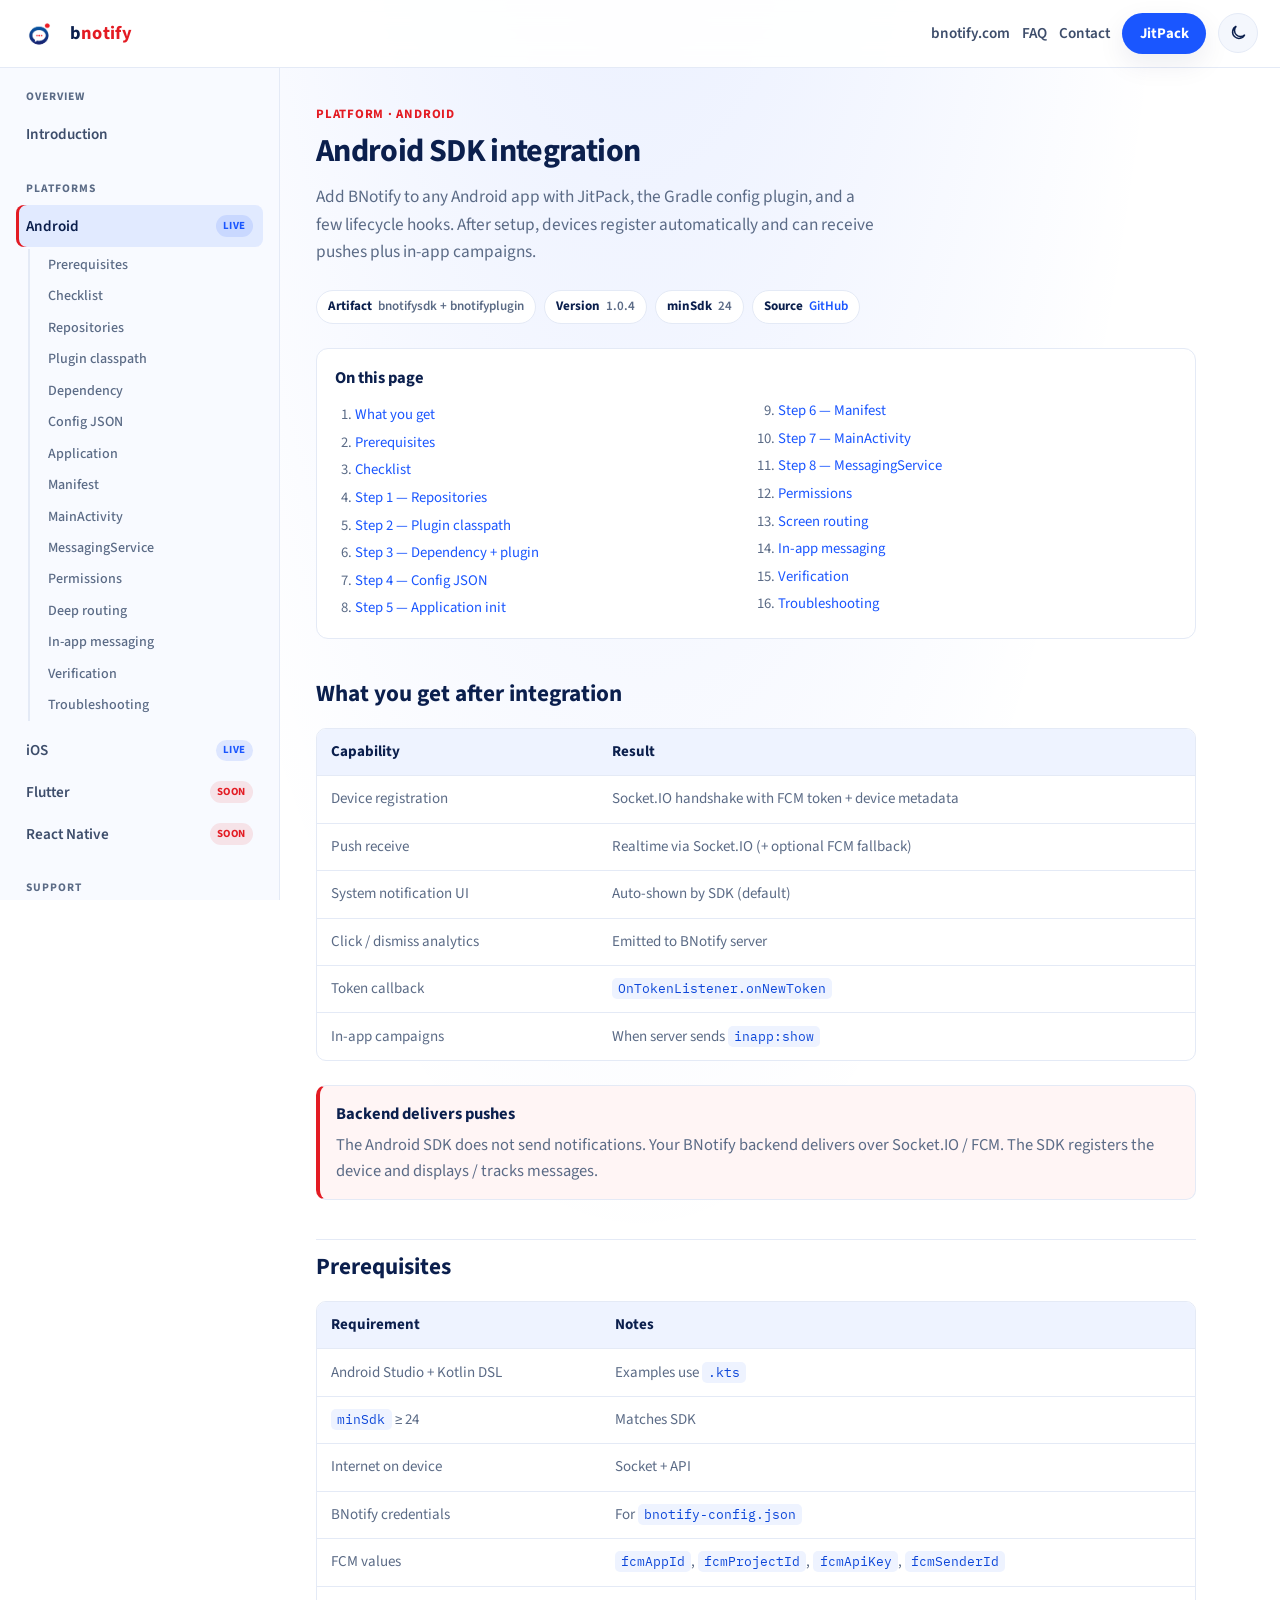
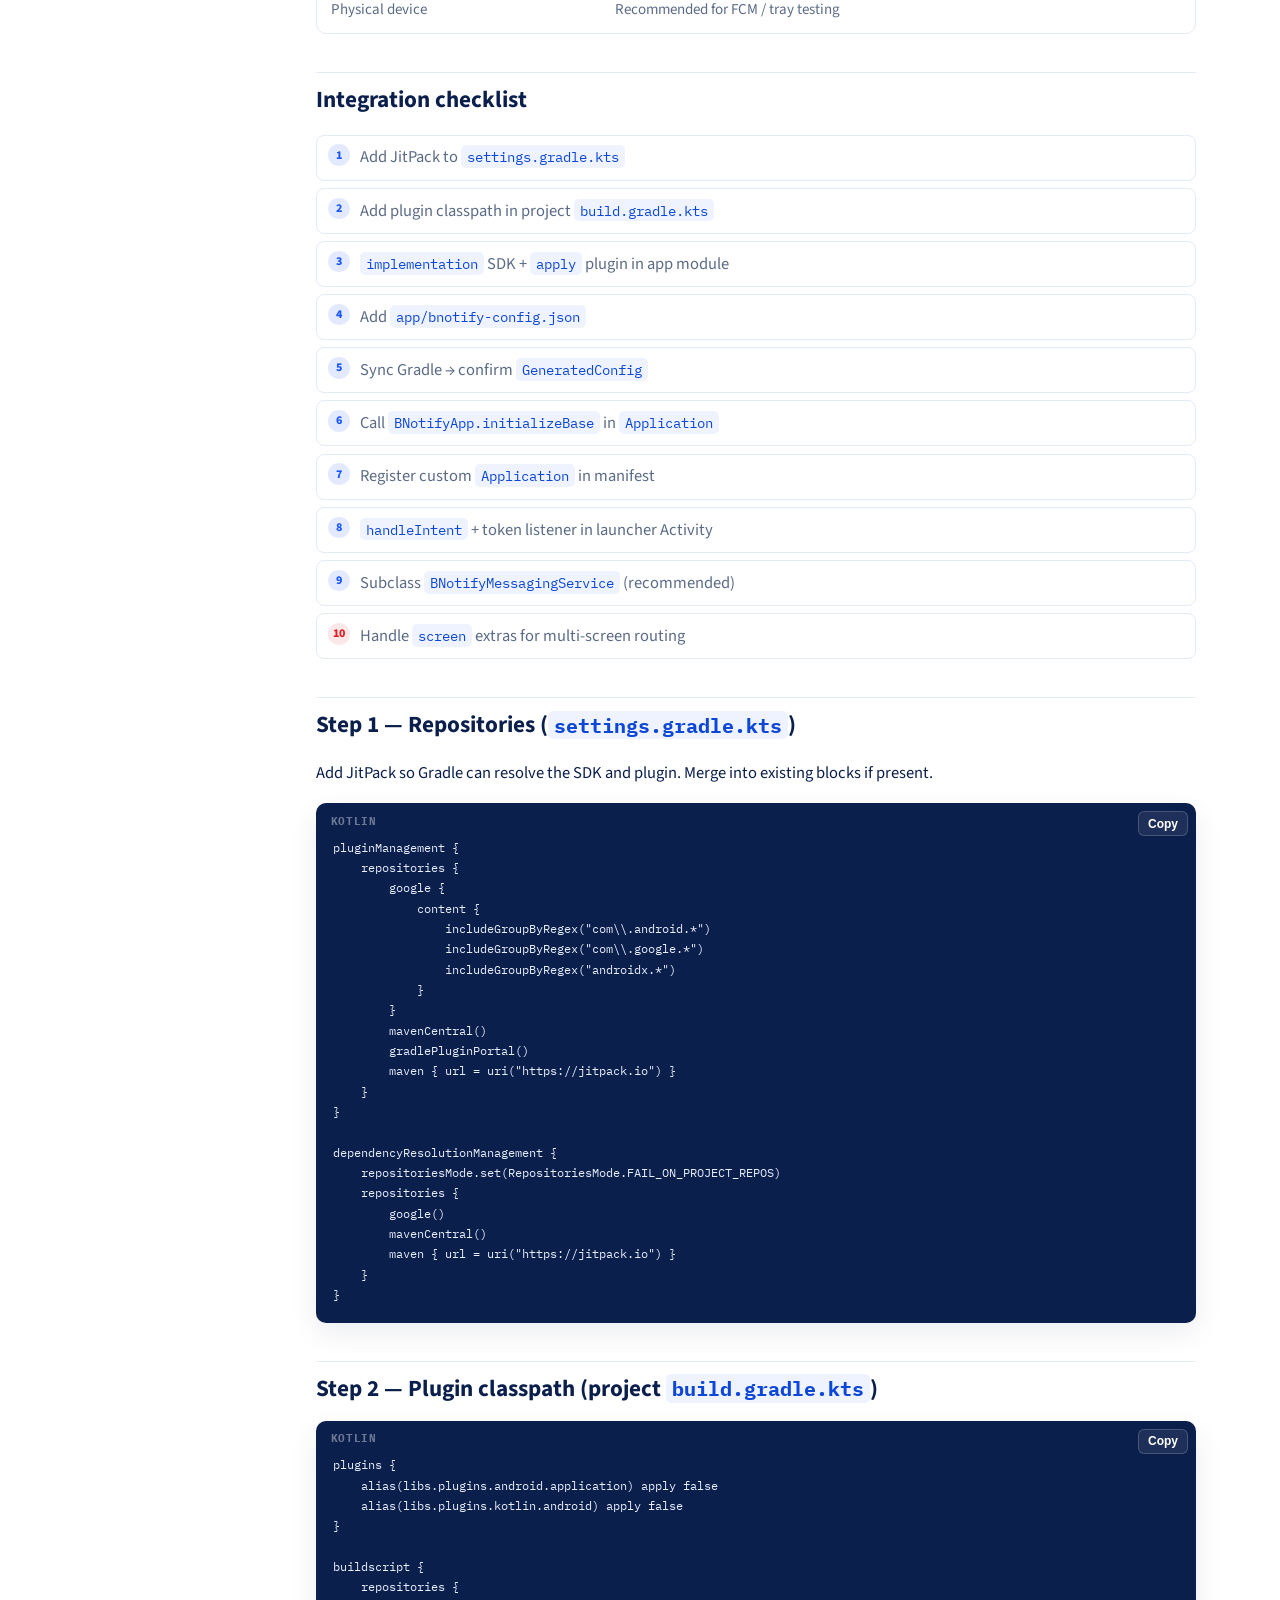
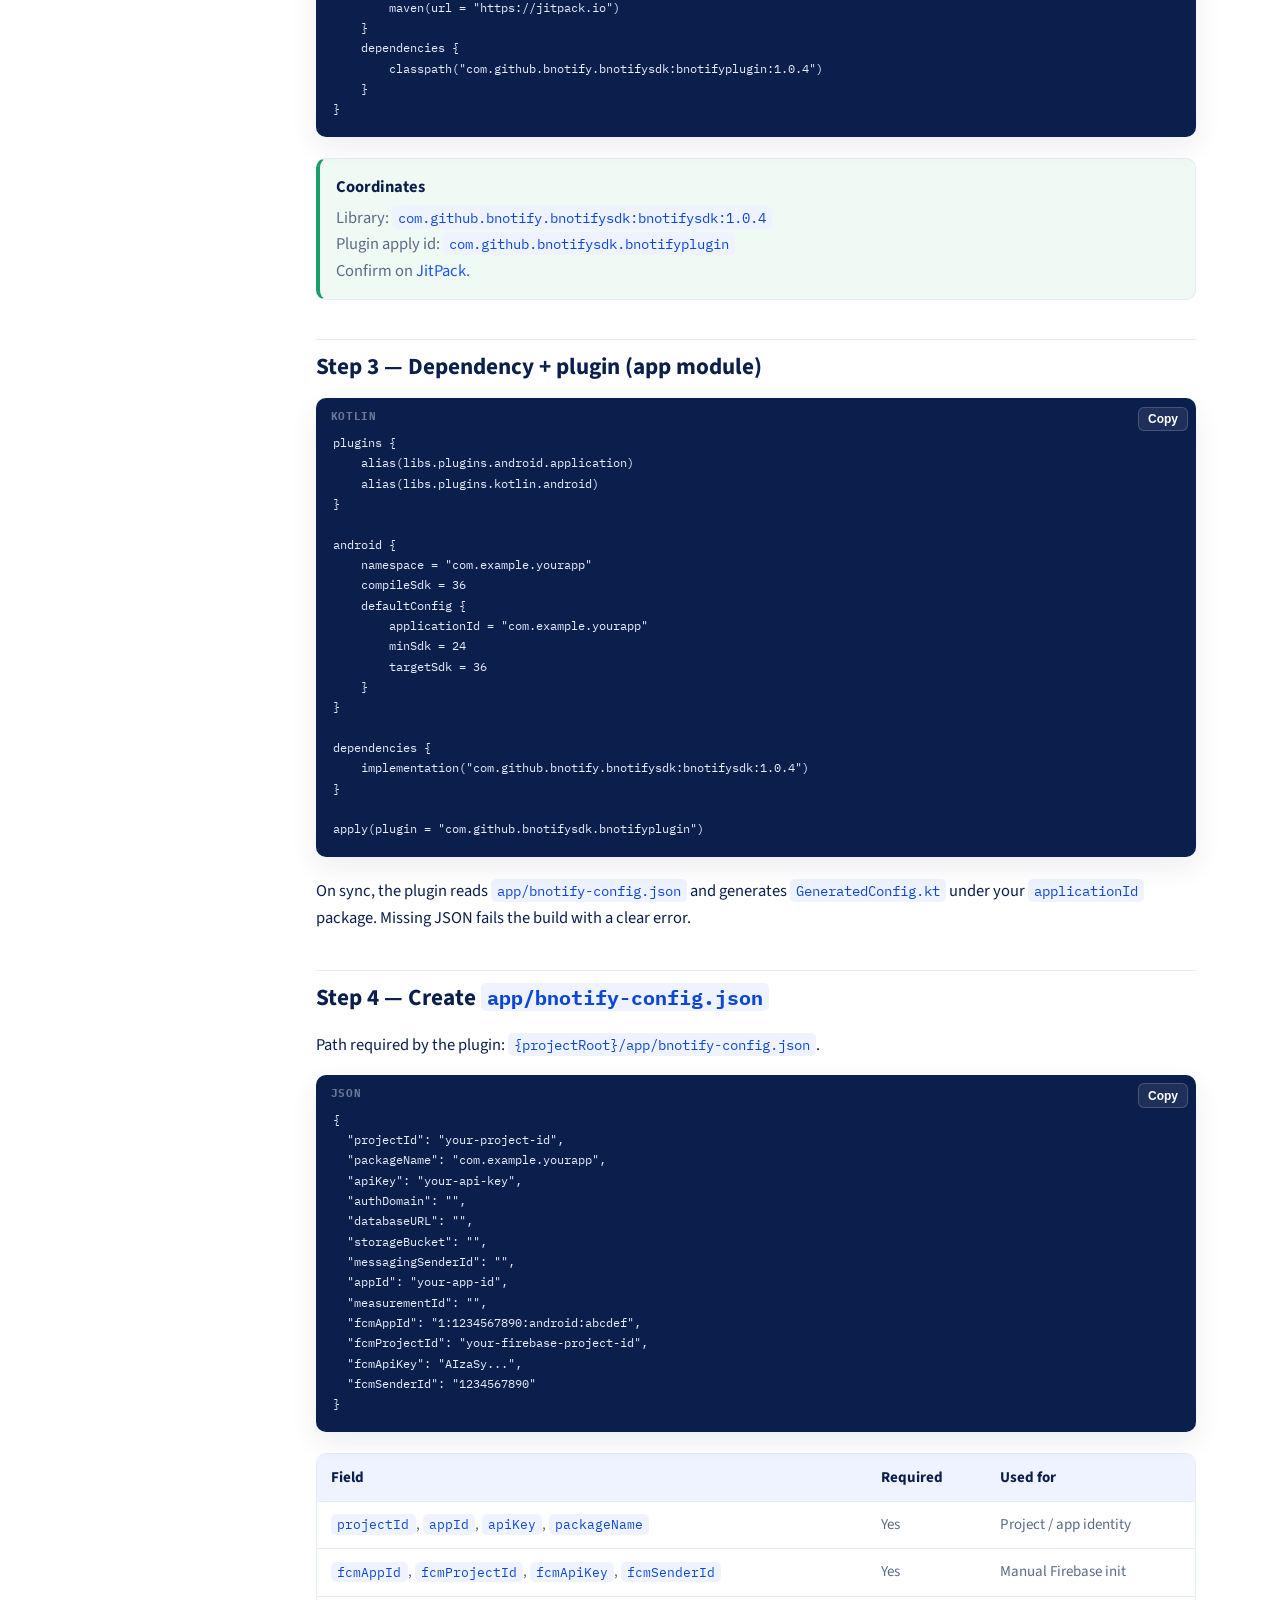
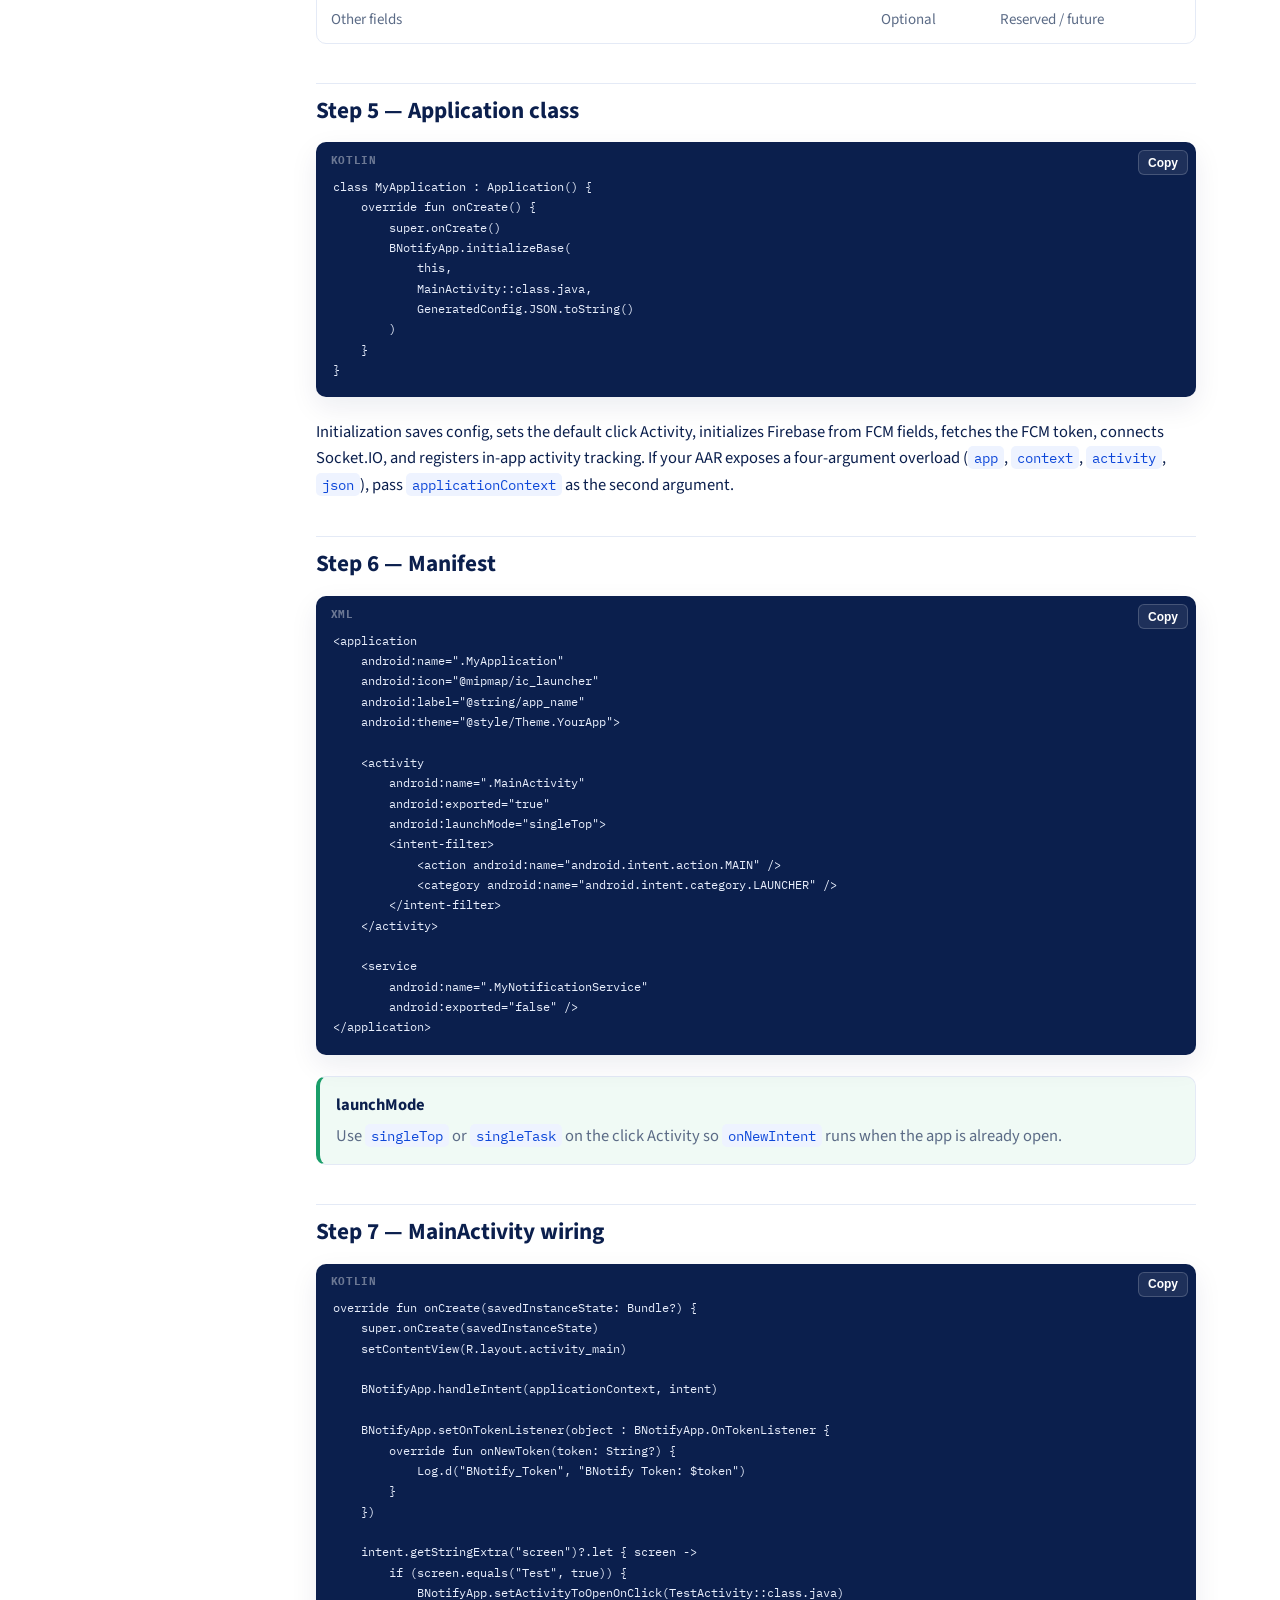
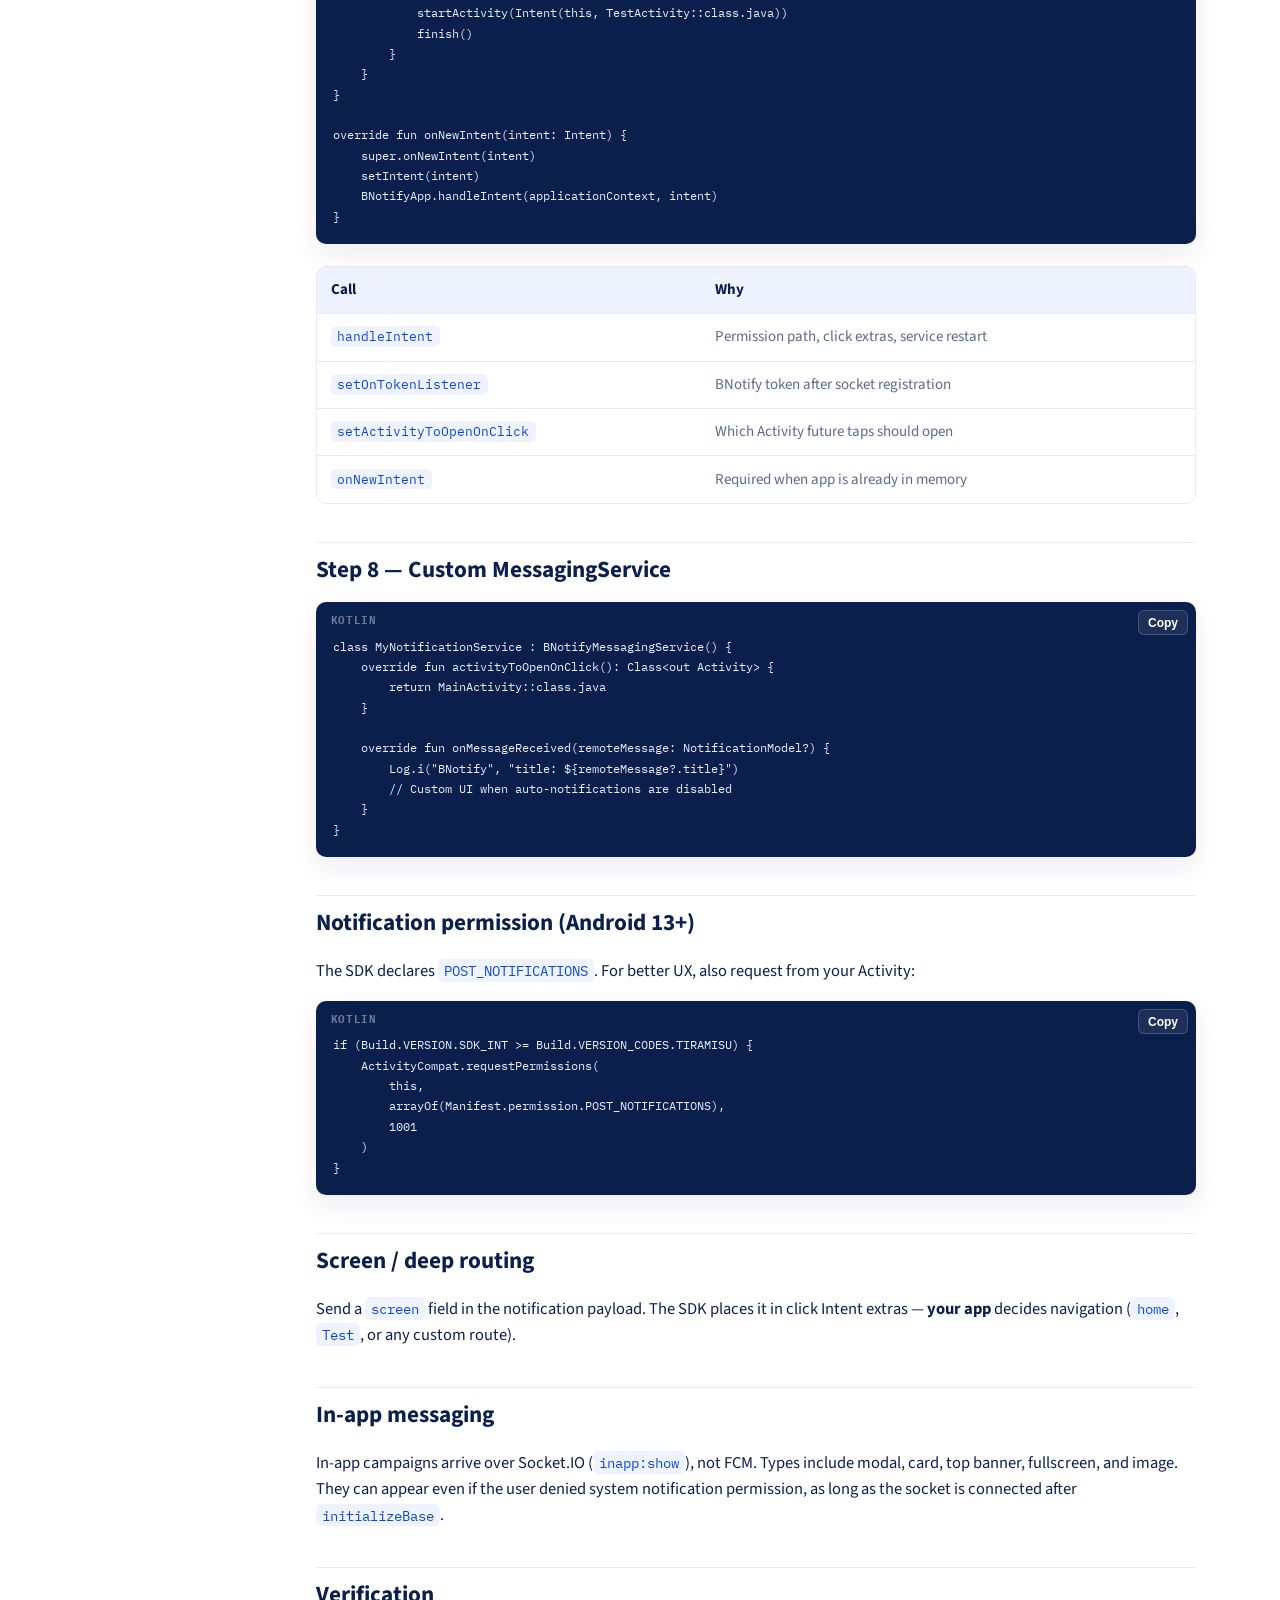
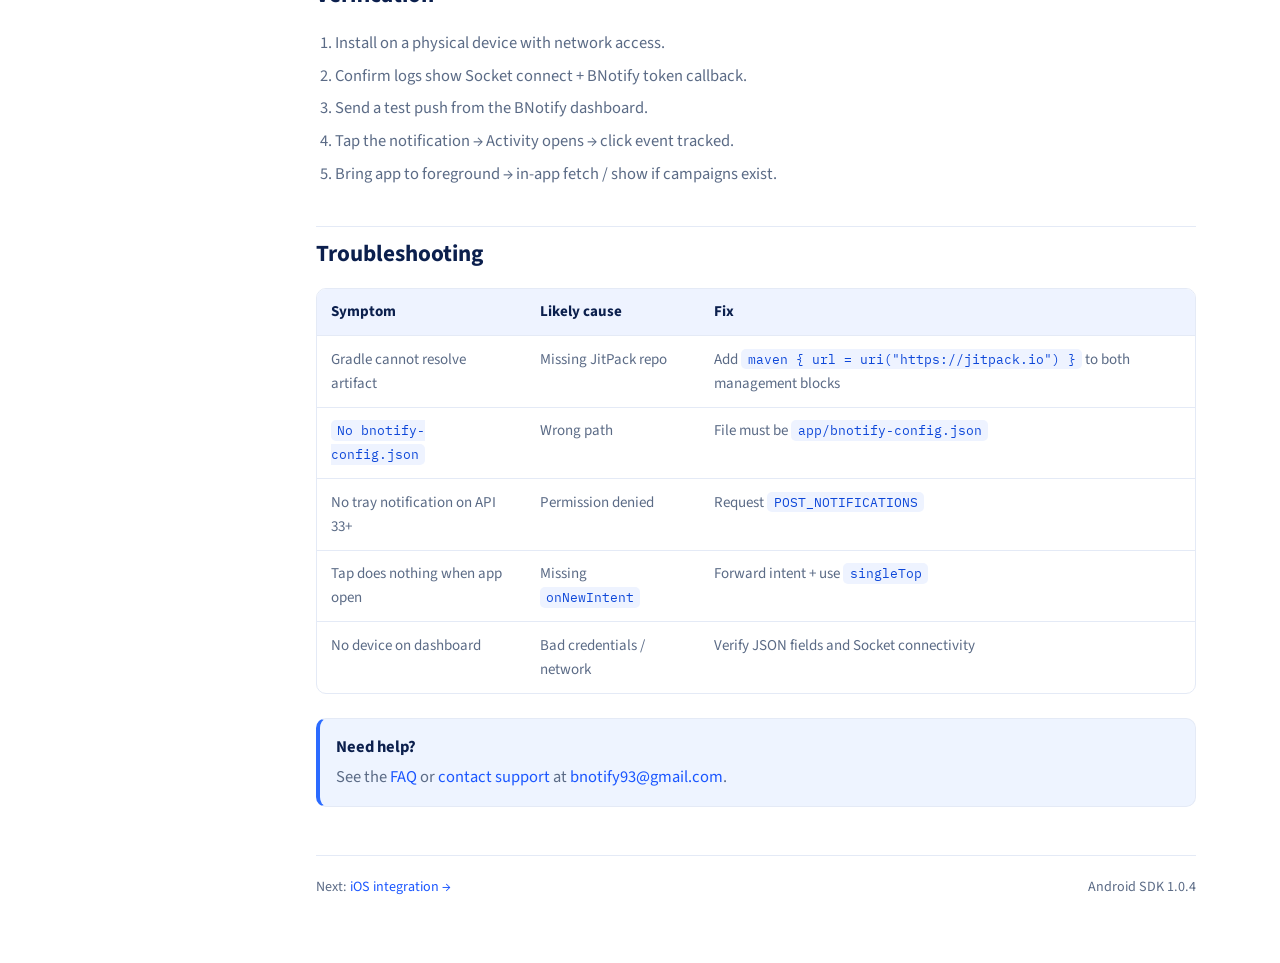
==== android.html @ 84776b0e "Add light/dark theme toggle with light as default. Match bnotify.com blue-and-white light theme; per" ====
<!DOCTYPE html>
<html lang="en" data-theme="light">
<head>
  <meta charset="UTF-8" />
  <meta name="viewport" content="width=device-width, initial-scale=1" />
  <title>Android Integration — BNotify SDK</title>
  <meta name="description" content="Step-by-step guide to integrate the BNotify Android SDK via JitPack." />
  <link rel="icon" href="assets/img/icon.png" type="image/png" />
  <link rel="preconnect" href="https://fonts.googleapis.com" />
  <link rel="preconnect" href="https://fonts.gstatic.com" crossorigin />
  <link href="https://fonts.googleapis.com/css2?family=IBM+Plex+Mono:wght@400;500;600&family=Source+Sans+3:wght@400;500;600;700;800&display=swap" rel="stylesheet" />
  <link rel="stylesheet" href="assets/css/docs.css" />
  <script>
    (function () {
      var t = localStorage.getItem("bn-theme");
      document.documentElement.setAttribute("data-theme", t === "dark" ? "dark" : "light");
    })();
  </script>
</head>
<body>
  <header class="topbar">
    <a class="brand" href="index.html">
      <img class="brand-icon" src="assets/img/icon.png" alt="BNotify icon" />
      <img class="brand-logo" src="assets/img/logo.png" alt="bnotify.com" />
      <span class="brand-text">b<span>notify</span></span>
    </a>
    <div class="topbar-actions">
      <a class="topbar-link" href="https://bnotify.com/" target="_blank" rel="noopener">bnotify.com</a>
      <a class="topbar-link" href="faq.html">FAQ</a>
      <a class="topbar-link" href="contact.html">Contact</a>
      <a class="btn btn-primary" href="https://jitpack.io/#bnotify/bnotifysdk" target="_blank" rel="noopener">JitPack</a>
      <button class="theme-toggle" id="themeToggle" type="button" aria-label="Switch to dark theme" title="Dark theme">
        <svg class="icon-moon" viewBox="0 0 24 24" fill="none" stroke="currentColor" stroke-width="2" aria-hidden="true"><path d="M21 14.3A8.5 8.5 0 1 1 9.7 3 7 7 0 0 0 21 14.3z"/></svg>
        <svg class="icon-sun" viewBox="0 0 24 24" fill="none" stroke="currentColor" stroke-width="2" aria-hidden="true"><circle cx="12" cy="12" r="4"/><path d="M12 2v2M12 20v2M4.93 4.93l1.41 1.41M17.66 17.66l1.41 1.41M2 12h2M20 12h2M4.93 19.07l1.41-1.41M17.66 6.34l1.41-1.41"/></svg>
      </button>
      <button class="menu-toggle" id="menuToggle" aria-label="Open navigation">☰</button>
    </div>
  </header>

  <div class="layout">
    <aside class="sidebar" id="sidebar">
      <div class="sidebar-section">
        <div class="sidebar-label">Overview</div>
        <a class="nav-link" data-page="index.html" href="index.html">Introduction</a>
      </div>
      <div class="sidebar-section">
        <div class="sidebar-label">Platforms</div>
        <a class="nav-link" data-page="android.html" href="android.html">Android <span class="badge badge-live">Live</span></a>
        <div class="nav-sub">
          <a href="#prerequisites">Prerequisites</a>
          <a href="#checklist">Checklist</a>
          <a href="#step-1">Repositories</a>
          <a href="#step-2">Plugin classpath</a>
          <a href="#step-3">Dependency</a>
          <a href="#step-4">Config JSON</a>
          <a href="#step-5">Application</a>
          <a href="#step-6">Manifest</a>
          <a href="#step-7">MainActivity</a>
          <a href="#step-8">MessagingService</a>
          <a href="#permissions">Permissions</a>
          <a href="#routing">Deep routing</a>
          <a href="#inapp">In-app messaging</a>
          <a href="#verify">Verification</a>
          <a href="#troubleshoot">Troubleshooting</a>
        </div>
        <a class="nav-link" data-page="ios.html" href="ios.html">iOS <span class="badge badge-live">Live</span></a>
        <a class="nav-link" data-page="flutter.html" href="flutter.html">Flutter <span class="badge badge-soon">Soon</span></a>
        <a class="nav-link" data-page="react-native.html" href="react-native.html">React Native <span class="badge badge-soon">Soon</span></a>
      </div>
      <div class="sidebar-section">
        <div class="sidebar-label">Support</div>
        <a class="nav-link" data-page="faq.html" href="faq.html">FAQ</a>
        <a class="nav-link" data-page="contact.html" href="contact.html">Contact</a>
      </div>
    </aside>

    <main class="content">
      <div class="content-inner">
        <div class="page-kicker">Platform · Android</div>
        <h1>Android SDK integration</h1>
        <p class="lead">Add BNotify to any Android app with JitPack, the Gradle config plugin, and a few lifecycle hooks. After setup, devices register automatically and can receive pushes plus in-app campaigns.</p>

        <div class="meta-row">
          <span class="chip"><strong>Artifact</strong> bnotifysdk + bnotifyplugin</span>
          <span class="chip"><strong>Version</strong> 1.0.4</span>
          <span class="chip"><strong>minSdk</strong> 24</span>
          <span class="chip"><strong>Source</strong> <a href="https://github.com/bnotify/bnotifysdk" target="_blank" rel="noopener">GitHub</a></span>
        </div>

        <div class="toc-inline">
          <strong>On this page</strong>
          <ol>
            <li><a href="#what-you-get">What you get</a></li>
            <li><a href="#prerequisites">Prerequisites</a></li>
            <li><a href="#checklist">Checklist</a></li>
            <li><a href="#step-1">Step 1 — Repositories</a></li>
            <li><a href="#step-2">Step 2 — Plugin classpath</a></li>
            <li><a href="#step-3">Step 3 — Dependency + plugin</a></li>
            <li><a href="#step-4">Step 4 — Config JSON</a></li>
            <li><a href="#step-5">Step 5 — Application init</a></li>
            <li><a href="#step-6">Step 6 — Manifest</a></li>
            <li><a href="#step-7">Step 7 — MainActivity</a></li>
            <li><a href="#step-8">Step 8 — MessagingService</a></li>
            <li><a href="#permissions">Permissions</a></li>
            <li><a href="#routing">Screen routing</a></li>
            <li><a href="#inapp">In-app messaging</a></li>
            <li><a href="#verify">Verification</a></li>
            <li><a href="#troubleshoot">Troubleshooting</a></li>
          </ol>
        </div>

        <h2 id="what-you-get">What you get after integration</h2>
        <div class="table-wrap">
          <table>
            <thead><tr><th>Capability</th><th>Result</th></tr></thead>
            <tbody>
              <tr><td>Device registration</td><td>Socket.IO handshake with FCM token + device metadata</td></tr>
              <tr><td>Push receive</td><td>Realtime via Socket.IO (+ optional FCM fallback)</td></tr>
              <tr><td>System notification UI</td><td>Auto-shown by SDK (default)</td></tr>
              <tr><td>Click / dismiss analytics</td><td>Emitted to BNotify server</td></tr>
              <tr><td>Token callback</td><td><code>OnTokenListener.onNewToken</code></td></tr>
              <tr><td>In-app campaigns</td><td>When server sends <code>inapp:show</code></td></tr>
            </tbody>
          </table>
        </div>
        <div class="callout warn">
          <div class="callout-title">Backend delivers pushes</div>
          <p>The Android SDK does not send notifications. Your BNotify backend delivers over Socket.IO / FCM. The SDK registers the device and displays / tracks messages.</p>
        </div>

        <h2 id="prerequisites">Prerequisites</h2>
        <div class="table-wrap">
          <table>
            <thead><tr><th>Requirement</th><th>Notes</th></tr></thead>
            <tbody>
              <tr><td>Android Studio + Kotlin DSL</td><td>Examples use <code>.kts</code></td></tr>
              <tr><td><code>minSdk</code> ≥ 24</td><td>Matches SDK</td></tr>
              <tr><td>Internet on device</td><td>Socket + API</td></tr>
              <tr><td>BNotify credentials</td><td>For <code>bnotify-config.json</code></td></tr>
              <tr><td>FCM values</td><td><code>fcmAppId</code>, <code>fcmProjectId</code>, <code>fcmApiKey</code>, <code>fcmSenderId</code></td></tr>
              <tr><td>Physical device</td><td>Recommended for FCM / tray testing</td></tr>
            </tbody>
          </table>
        </div>

        <h2 id="checklist">Integration checklist</h2>
        <ul class="checklist">
          <li><span class="mark">1</span><span>Add JitPack to <code>settings.gradle.kts</code></span></li>
          <li><span class="mark">2</span><span>Add plugin classpath in project <code>build.gradle.kts</code></span></li>
          <li><span class="mark">3</span><span><code>implementation</code> SDK + <code>apply</code> plugin in app module</span></li>
          <li><span class="mark">4</span><span>Add <code>app/bnotify-config.json</code></span></li>
          <li><span class="mark">5</span><span>Sync Gradle → confirm <code>GeneratedConfig</code></span></li>
          <li><span class="mark">6</span><span>Call <code>BNotifyApp.initializeBase</code> in <code>Application</code></span></li>
          <li><span class="mark">7</span><span>Register custom <code>Application</code> in manifest</span></li>
          <li><span class="mark">8</span><span><code>handleIntent</code> + token listener in launcher Activity</span></li>
          <li><span class="mark">9</span><span>Subclass <code>BNotifyMessagingService</code> (recommended)</span></li>
          <li><span class="mark opt">10</span><span>Handle <code>screen</code> extras for multi-screen routing</span></li>
        </ul>

        <h2 id="step-1">Step 1 — Repositories (<code>settings.gradle.kts</code>)</h2>
        <p>Add JitPack so Gradle can resolve the SDK and plugin. Merge into existing blocks if present.</p>
        <div class="pre-wrap">
          <span class="lang">Kotlin</span>
          <button class="copy-btn" type="button">Copy</button>
          <pre><code>pluginManagement {
    repositories {
        google {
            content {
                includeGroupByRegex("com\\.android.*")
                includeGroupByRegex("com\\.google.*")
                includeGroupByRegex("androidx.*")
            }
        }
        mavenCentral()
        gradlePluginPortal()
        maven { url = uri("https://jitpack.io") }
    }
}

dependencyResolutionManagement {
    repositoriesMode.set(RepositoriesMode.FAIL_ON_PROJECT_REPOS)
    repositories {
        google()
        mavenCentral()
        maven { url = uri("https://jitpack.io") }
    }
}</code></pre>
        </div>

        <h2 id="step-2">Step 2 — Plugin classpath (project <code>build.gradle.kts</code>)</h2>
        <div class="pre-wrap">
          <span class="lang">Kotlin</span>
          <button class="copy-btn" type="button">Copy</button>
          <pre><code>plugins {
    alias(libs.plugins.android.application) apply false
    alias(libs.plugins.kotlin.android) apply false
}

buildscript {
    repositories {
        maven(url = "https://jitpack.io")
    }
    dependencies {
        classpath("com.github.bnotify.bnotifysdk:bnotifyplugin:1.0.4")
    }
}</code></pre>
        </div>
        <div class="callout tip">
          <div class="callout-title">Coordinates</div>
          <p>Library: <code>com.github.bnotify.bnotifysdk:bnotifysdk:1.0.4</code><br />
          Plugin apply id: <code>com.github.bnotifysdk.bnotifyplugin</code><br />
          Confirm on <a href="https://jitpack.io/#bnotify/bnotifysdk" target="_blank" rel="noopener">JitPack</a>.</p>
        </div>

        <h2 id="step-3">Step 3 — Dependency + plugin (app module)</h2>
        <div class="pre-wrap">
          <span class="lang">Kotlin</span>
          <button class="copy-btn" type="button">Copy</button>
          <pre><code>plugins {
    alias(libs.plugins.android.application)
    alias(libs.plugins.kotlin.android)
}

android {
    namespace = "com.example.yourapp"
    compileSdk = 36
    defaultConfig {
        applicationId = "com.example.yourapp"
        minSdk = 24
        targetSdk = 36
    }
}

dependencies {
    implementation("com.github.bnotify.bnotifysdk:bnotifysdk:1.0.4")
}

apply(plugin = "com.github.bnotifysdk.bnotifyplugin")</code></pre>
        </div>
        <p>On sync, the plugin reads <code>app/bnotify-config.json</code> and generates <code>GeneratedConfig.kt</code> under your <code>applicationId</code> package. Missing JSON fails the build with a clear error.</p>

        <h2 id="step-4">Step 4 — Create <code>app/bnotify-config.json</code></h2>
        <p>Path required by the plugin: <code>{projectRoot}/app/bnotify-config.json</code>.</p>
        <div class="pre-wrap">
          <span class="lang">JSON</span>
          <button class="copy-btn" type="button">Copy</button>
          <pre><code>{
  "projectId": "your-project-id",
  "packageName": "com.example.yourapp",
  "apiKey": "your-api-key",
  "authDomain": "",
  "databaseURL": "",
  "storageBucket": "",
  "messagingSenderId": "",
  "appId": "your-app-id",
  "measurementId": "",
  "fcmAppId": "1:1234567890:android:abcdef",
  "fcmProjectId": "your-firebase-project-id",
  "fcmApiKey": "AIzaSy...",
  "fcmSenderId": "1234567890"
}</code></pre>
        </div>
        <div class="table-wrap">
          <table>
            <thead><tr><th>Field</th><th>Required</th><th>Used for</th></tr></thead>
            <tbody>
              <tr><td><code>projectId</code>, <code>appId</code>, <code>apiKey</code>, <code>packageName</code></td><td>Yes</td><td>Project / app identity</td></tr>
              <tr><td><code>fcmAppId</code>, <code>fcmProjectId</code>, <code>fcmApiKey</code>, <code>fcmSenderId</code></td><td>Yes</td><td>Manual Firebase init</td></tr>
              <tr><td>Other fields</td><td>Optional</td><td>Reserved / future</td></tr>
            </tbody>
          </table>
        </div>

        <h2 id="step-5">Step 5 — Application class</h2>
        <div class="pre-wrap">
          <span class="lang">Kotlin</span>
          <button class="copy-btn" type="button">Copy</button>
          <pre><code>class MyApplication : Application() {
    override fun onCreate() {
        super.onCreate()
        BNotifyApp.initializeBase(
            this,
            MainActivity::class.java,
            GeneratedConfig.JSON.toString()
        )
    }
}</code></pre>
        </div>
        <p>Initialization saves config, sets the default click Activity, initializes Firebase from FCM fields, fetches the FCM token, connects Socket.IO, and registers in-app activity tracking. If your AAR exposes a four-argument overload (<code>app</code>, <code>context</code>, <code>activity</code>, <code>json</code>), pass <code>applicationContext</code> as the second argument.</p>

        <h2 id="step-6">Step 6 — Manifest</h2>
        <div class="pre-wrap">
          <span class="lang">XML</span>
          <button class="copy-btn" type="button">Copy</button>
          <pre><code>&lt;application
    android:name=".MyApplication"
    android:icon="@mipmap/ic_launcher"
    android:label="@string/app_name"
    android:theme="@style/Theme.YourApp"&gt;

    &lt;activity
        android:name=".MainActivity"
        android:exported="true"
        android:launchMode="singleTop"&gt;
        &lt;intent-filter&gt;
            &lt;action android:name="android.intent.action.MAIN" /&gt;
            &lt;category android:name="android.intent.category.LAUNCHER" /&gt;
        &lt;/intent-filter&gt;
    &lt;/activity&gt;

    &lt;service
        android:name=".MyNotificationService"
        android:exported="false" /&gt;
&lt;/application&gt;</code></pre>
        </div>
        <div class="callout tip">
          <div class="callout-title">launchMode</div>
          <p>Use <code>singleTop</code> or <code>singleTask</code> on the click Activity so <code>onNewIntent</code> runs when the app is already open.</p>
        </div>

        <h2 id="step-7">Step 7 — MainActivity wiring</h2>
        <div class="pre-wrap">
          <span class="lang">Kotlin</span>
          <button class="copy-btn" type="button">Copy</button>
          <pre><code>override fun onCreate(savedInstanceState: Bundle?) {
    super.onCreate(savedInstanceState)
    setContentView(R.layout.activity_main)

    BNotifyApp.handleIntent(applicationContext, intent)

    BNotifyApp.setOnTokenListener(object : BNotifyApp.OnTokenListener {
        override fun onNewToken(token: String?) {
            Log.d("BNotify_Token", "BNotify Token: $token")
        }
    })

    intent.getStringExtra("screen")?.let { screen -&gt;
        if (screen.equals("Test", true)) {
            BNotifyApp.setActivityToOpenOnClick(TestActivity::class.java)
            startActivity(Intent(this, TestActivity::class.java))
            finish()
        }
    }
}

override fun onNewIntent(intent: Intent) {
    super.onNewIntent(intent)
    setIntent(intent)
    BNotifyApp.handleIntent(applicationContext, intent)
}</code></pre>
        </div>
        <div class="table-wrap">
          <table>
            <thead><tr><th>Call</th><th>Why</th></tr></thead>
            <tbody>
              <tr><td><code>handleIntent</code></td><td>Permission path, click extras, service restart</td></tr>
              <tr><td><code>setOnTokenListener</code></td><td>BNotify token after socket registration</td></tr>
              <tr><td><code>setActivityToOpenOnClick</code></td><td>Which Activity future taps should open</td></tr>
              <tr><td><code>onNewIntent</code></td><td>Required when app is already in memory</td></tr>
            </tbody>
          </table>
        </div>

        <h2 id="step-8">Step 8 — Custom MessagingService</h2>
        <div class="pre-wrap">
          <span class="lang">Kotlin</span>
          <button class="copy-btn" type="button">Copy</button>
          <pre><code>class MyNotificationService : BNotifyMessagingService() {
    override fun activityToOpenOnClick(): Class&lt;out Activity&gt; {
        return MainActivity::class.java
    }

    override fun onMessageReceived(remoteMessage: NotificationModel?) {
        Log.i("BNotify", "title: ${remoteMessage?.title}")
        // Custom UI when auto-notifications are disabled
    }
}</code></pre>
        </div>

        <h2 id="permissions">Notification permission (Android 13+)</h2>
        <p>The SDK declares <code>POST_NOTIFICATIONS</code>. For better UX, also request from your Activity:</p>
        <div class="pre-wrap">
          <span class="lang">Kotlin</span>
          <button class="copy-btn" type="button">Copy</button>
          <pre><code>if (Build.VERSION.SDK_INT &gt;= Build.VERSION_CODES.TIRAMISU) {
    ActivityCompat.requestPermissions(
        this,
        arrayOf(Manifest.permission.POST_NOTIFICATIONS),
        1001
    )
}</code></pre>
        </div>

        <h2 id="routing">Screen / deep routing</h2>
        <p>Send a <code>screen</code> field in the notification payload. The SDK places it in click Intent extras — <strong>your app</strong> decides navigation (<code>home</code>, <code>Test</code>, or any custom route).</p>

        <h2 id="inapp">In-app messaging</h2>
        <p>In-app campaigns arrive over Socket.IO (<code>inapp:show</code>), not FCM. Types include modal, card, top banner, fullscreen, and image. They can appear even if the user denied system notification permission, as long as the socket is connected after <code>initializeBase</code>.</p>

        <h2 id="verify">Verification</h2>
        <ol class="steps">
          <li>Install on a physical device with network access.</li>
          <li>Confirm logs show Socket connect + BNotify token callback.</li>
          <li>Send a test push from the BNotify dashboard.</li>
          <li>Tap the notification → Activity opens → click event tracked.</li>
          <li>Bring app to foreground → in-app fetch / show if campaigns exist.</li>
        </ol>

        <h2 id="troubleshoot">Troubleshooting</h2>
        <div class="table-wrap">
          <table>
            <thead><tr><th>Symptom</th><th>Likely cause</th><th>Fix</th></tr></thead>
            <tbody>
              <tr><td>Gradle cannot resolve artifact</td><td>Missing JitPack repo</td><td>Add <code>maven { url = uri("https://jitpack.io") }</code> to both management blocks</td></tr>
              <tr><td><code>No bnotify-config.json</code></td><td>Wrong path</td><td>File must be <code>app/bnotify-config.json</code></td></tr>
              <tr><td>No tray notification on API 33+</td><td>Permission denied</td><td>Request <code>POST_NOTIFICATIONS</code></td></tr>
              <tr><td>Tap does nothing when app open</td><td>Missing <code>onNewIntent</code></td><td>Forward intent + use <code>singleTop</code></td></tr>
              <tr><td>No device on dashboard</td><td>Bad credentials / network</td><td>Verify JSON fields and Socket connectivity</td></tr>
            </tbody>
          </table>
        </div>

        <div class="callout info">
          <div class="callout-title">Need help?</div>
          <p>See the <a href="faq.html">FAQ</a> or <a href="contact.html">contact support</a> at <a href="mailto:bnotify93@gmail.com">bnotify93@gmail.com</a>.</p>
        </div>

        <footer class="footer">
          <span>Next: <a href="ios.html">iOS integration →</a></span>
          <span>Android SDK 1.0.4</span>
        </footer>
      </div>
    </main>
  </div>
  <script src="assets/js/docs.js"></script>
</body>
</html>
---- assets/css/docs.css ----
/* BNotify SDK Docs — light default (bnotify.com blue/white), optional dark */
:root {
  --bn-red: #e31b23;
  --bn-red-dark: #c4161d;
  --bn-cyan: #3ecbff;
  --bn-blue-500: #1a56ff;
  --bn-blue-400: #2b6bff;
  --bn-blue-600: #0d47d9;
  --bn-navy: #0b1f4d;
  --bn-sidebar-w: 280px;
  --bn-top-h: 68px;
  --bn-radius: 14px;
  --font-sans: "Source Sans 3", "Segoe UI", sans-serif;
  --font-mono: "IBM Plex Mono", ui-monospace, monospace;

  --bn-bg: #ffffff;
  --bn-bg-glow: radial-gradient(ellipse 80% 40% at 50% -8%, rgba(26, 86, 255, 0.12), transparent 55%);
  --bn-surface: #ffffff;
  --bn-surface-2: #f4f7fd;
  --bn-ink: #0b1f4d;
  --bn-heading: #0b1f4d;
  --bn-muted: #5b6b86;
  --bn-line: #e4eaf6;
  --bn-link: #1a56ff;
  --bn-link-hover: #0d47d9;
  --bn-code-bg: #0b1f4d;
  --bn-code-border: rgba(11, 31, 77, 0.18);
  --bn-inline-code-bg: #eef3ff;
  --bn-inline-code-fg: #0d47d9;
  --bn-topbar-bg: rgba(255, 255, 255, 0.92);
  --bn-topbar-border: #e4eaf6;
  --bn-brand: #0b1f4d;
  --bn-nav: #3d4d6b;
  --bn-nav-hover: #0b1f4d;
  --bn-nav-active-bg: rgba(26, 86, 255, 0.1);
  --bn-nav-active-fg: #0b1f4d;
  --bn-sidebar-bg: #f8faff;
  --bn-btn-primary-bg: #1a56ff;
  --bn-btn-primary-fg: #ffffff;
  --bn-btn-primary-hover: #0d47d9;
  --bn-btn-secondary-fg: #0b1f4d;
  --bn-btn-secondary-border: #c9d6f0;
  --bn-chip-strong: #0b1f4d;
  --bn-th-bg: #eef3ff;
  --bn-th-fg: #0b1f4d;
  --bn-input-bg: #f8faff;
  --bn-input-fg: #0b1f4d;
  --bn-shadow: 0 10px 28px rgba(11, 31, 77, 0.08);
  --bn-hero-bg: linear-gradient(115deg, #1a7bff 0%, #1a56ff 42%, #0b2f8a 100%);
  --bn-hero-border: transparent;
  --bn-badge-live-bg: rgba(26, 86, 255, 0.12);
  --bn-badge-live-fg: #1a56ff;
  --bn-badge-soon-bg: rgba(227, 27, 35, 0.1);
  --bn-badge-soon-fg: #e31b23;
  --bn-callout-info-bg: #eef4ff;
  --bn-callout-warn-bg: #fff5f5;
  --bn-callout-tip-bg: #f0faf5;
  --bn-mark-bg: rgba(26, 86, 255, 0.12);
  --bn-mark-fg: #1a56ff;
}

html[data-theme="dark"] {
  --bn-bg: #05070d;
  --bn-bg-glow:
    radial-gradient(ellipse 80% 50% at 50% -10%, rgba(43, 89, 195, 0.22), transparent 55%),
    radial-gradient(ellipse 60% 40% at 80% 100%, rgba(227, 27, 35, 0.08), transparent 50%);
  --bn-surface: #0b1220;
  --bn-surface-2: #111a2e;
  --bn-ink: #f5f7fb;
  --bn-heading: #ffffff;
  --bn-muted: #9aa6bf;
  --bn-line: rgba(255, 255, 255, 0.1);
  --bn-link: #4d7dff;
  --bn-link-hover: #ffffff;
  --bn-code-bg: #070d1a;
  --bn-code-border: rgba(255, 255, 255, 0.12);
  --bn-inline-code-bg: rgba(255, 255, 255, 0.08);
  --bn-inline-code-fg: #c9d7ff;
  --bn-topbar-bg: rgba(0, 0, 0, 0.85);
  --bn-topbar-border: rgba(255, 255, 255, 0.1);
  --bn-brand: #ffffff;
  --bn-nav: rgba(255, 255, 255, 0.86);
  --bn-nav-hover: #ffffff;
  --bn-nav-active-bg: rgba(43, 89, 195, 0.22);
  --bn-nav-active-fg: #ffffff;
  --bn-sidebar-bg: rgba(5, 7, 13, 0.92);
  --bn-btn-primary-bg: #ffffff;
  --bn-btn-primary-fg: #0a1224;
  --bn-btn-primary-hover: #eef2ff;
  --bn-btn-secondary-fg: #ffffff;
  --bn-btn-secondary-border: rgba(255, 255, 255, 0.35);
  --bn-chip-strong: #ffffff;
  --bn-th-bg: rgba(255, 255, 255, 0.04);
  --bn-th-fg: #ffffff;
  --bn-input-bg: #070d1a;
  --bn-input-fg: #ffffff;
  --bn-shadow: 0 12px 40px rgba(0, 0, 0, 0.45);
  --bn-hero-bg:
    radial-gradient(circle at 85% 15%, rgba(227, 27, 35, 0.25), transparent 35%),
    linear-gradient(145deg, #000 0%, #0b172e 55%, #123a8f 140%);
  --bn-hero-border: rgba(255, 255, 255, 0.1);
  --bn-badge-live-bg: rgba(43, 89, 195, 0.25);
  --bn-badge-live-fg: #9db7ff;
  --bn-badge-soon-bg: rgba(227, 27, 35, 0.18);
  --bn-badge-soon-fg: #ff8a8f;
  --bn-callout-info-bg: rgba(43, 89, 195, 0.12);
  --bn-callout-warn-bg: rgba(227, 27, 35, 0.1);
  --bn-callout-tip-bg: rgba(26, 158, 106, 0.1);
  --bn-mark-bg: rgba(43, 89, 195, 0.25);
  --bn-mark-fg: #9db7ff;
}

*,
*::before,
*::after {
  box-sizing: border-box;
}

html {
  scroll-behavior: smooth;
  color-scheme: light;
}

html[data-theme="dark"] {
  color-scheme: dark;
}

body {
  margin: 0;
  font-family: var(--font-sans);
  color: var(--bn-ink);
  background: var(--bn-bg-glow), var(--bn-bg);
  line-height: 1.6;
  font-size: 16.5px;
  -webkit-font-smoothing: antialiased;
  min-height: 100vh;
}

a {
  color: var(--bn-link);
  text-decoration: none;
}

a:hover {
  color: var(--bn-link-hover);
  text-decoration: underline;
}

img {
  max-width: 100%;
  height: auto;
}

.topbar {
  position: sticky;
  top: 0;
  z-index: 50;
  height: var(--bn-top-h);
  display: flex;
  align-items: center;
  justify-content: space-between;
  padding: 0 1.35rem;
  background: var(--bn-topbar-bg);
  backdrop-filter: blur(12px);
  border-bottom: 1px solid var(--bn-topbar-border);
}

.brand {
  display: flex;
  align-items: center;
  gap: 0.75rem;
  color: var(--bn-brand);
  text-decoration: none;
}

.brand:hover {
  text-decoration: none;
  color: var(--bn-brand);
}

.brand-icon {
  width: 36px;
  height: 36px;
  border-radius: 8px;
  background: #fff;
  object-fit: contain;
}

.brand-logo {
  height: 36px;
  width: auto;
  display: none;
}

html[data-theme="dark"] .brand-logo {
  display: block;
}

.brand-text {
  font-weight: 700;
  letter-spacing: 0.02em;
  font-size: 1.15rem;
  display: inline;
}

html[data-theme="dark"] .brand-text {
  display: none;
}

.brand-text span {
  color: var(--bn-red);
}

.topbar-actions {
  display: flex;
  align-items: center;
  gap: 0.75rem;
}

.topbar-link {
  color: var(--bn-nav);
  font-size: 0.95rem;
  font-weight: 600;
  text-decoration: none;
}

.topbar-link:hover {
  color: var(--bn-nav-hover);
  text-decoration: none;
}

.theme-toggle {
  display: inline-grid;
  place-items: center;
  width: 40px;
  height: 40px;
  border-radius: 999px;
  border: 1px solid var(--bn-line);
  background: var(--bn-surface-2);
  color: var(--bn-heading);
  cursor: pointer;
  flex-shrink: 0;
}

.theme-toggle:hover {
  border-color: var(--bn-blue-400);
}

.theme-toggle .icon-sun,
.theme-toggle .icon-moon {
  display: none;
  width: 18px;
  height: 18px;
}

html:not([data-theme="dark"]) .theme-toggle .icon-moon {
  display: block;
}

html[data-theme="dark"] .theme-toggle .icon-sun {
  display: block;
}

.btn {
  display: inline-flex;
  align-items: center;
  justify-content: center;
  gap: 0.4rem;
  padding: 0.55rem 1.1rem;
  border-radius: 999px;
  border: none;
  font: inherit;
  font-weight: 700;
  font-size: 0.92rem;
  cursor: pointer;
  text-decoration: none;
  transition: transform 0.15s ease, background 0.15s ease, box-shadow 0.15s ease, border-color 0.15s ease;
}

.btn:hover {
  text-decoration: none;
  transform: translateY(-1px);
}

.btn-primary {
  background: var(--bn-btn-primary-bg);
  color: var(--bn-btn-primary-fg);
  box-shadow: var(--bn-shadow);
}

.btn-primary:hover {
  background: var(--bn-btn-primary-hover);
  color: var(--bn-btn-primary-fg);
}

.btn-secondary {
  background: transparent;
  color: var(--bn-btn-secondary-fg);
  border: 1px solid var(--bn-btn-secondary-border);
}

.btn-secondary:hover {
  background: var(--bn-surface-2);
  color: var(--bn-heading);
}

.hero .btn-primary {
  background: #fff;
  color: #0b1f4d;
}

.hero .btn-primary:hover {
  background: #eef4ff;
  color: #0b1f4d;
}

.hero .btn-secondary {
  color: #fff;
  border-color: rgba(255, 255, 255, 0.45);
}

.hero .btn-secondary:hover {
  background: rgba(255, 255, 255, 0.12);
  color: #fff;
}

.btn-accent {
  background: var(--bn-red);
  color: #fff;
}

.menu-toggle {
  display: none;
  background: transparent;
  border: 1px solid var(--bn-line);
  color: var(--bn-heading);
  border-radius: 8px;
  width: 40px;
  height: 40px;
  font-size: 1.2rem;
  cursor: pointer;
}

.layout {
  display: grid;
  grid-template-columns: var(--bn-sidebar-w) 1fr;
  min-height: calc(100vh - var(--bn-top-h));
}

.sidebar {
  position: sticky;
  top: var(--bn-top-h);
  height: calc(100vh - var(--bn-top-h));
  overflow: auto;
  background: var(--bn-sidebar-bg);
  border-right: 1px solid var(--bn-line);
  padding: 1.25rem 1rem 2rem;
}

.sidebar-section {
  margin-bottom: 1.5rem;
}

.sidebar-label {
  font-size: 0.72rem;
  font-weight: 700;
  letter-spacing: 0.08em;
  text-transform: uppercase;
  color: var(--bn-muted);
  padding: 0 0.65rem;
  margin-bottom: 0.45rem;
}

.nav-link {
  display: flex;
  align-items: center;
  justify-content: space-between;
  gap: 0.5rem;
  padding: 0.55rem 0.65rem;
  border-radius: 8px;
  color: var(--bn-nav);
  font-weight: 600;
  font-size: 0.95rem;
  text-decoration: none;
}

.nav-link:hover {
  background: var(--bn-nav-active-bg);
  color: var(--bn-nav-hover);
  text-decoration: none;
}

.nav-link.active {
  background: var(--bn-nav-active-bg);
  color: var(--bn-nav-active-fg);
  box-shadow: inset 3px 0 0 var(--bn-red);
}

.nav-sub {
  margin: 0.15rem 0 0.5rem 0.75rem;
  padding-left: 0.65rem;
  border-left: 2px solid var(--bn-line);
}

.nav-sub a {
  display: block;
  padding: 0.28rem 0.5rem;
  color: var(--bn-muted);
  font-size: 0.88rem;
  font-weight: 500;
  border-radius: 6px;
  text-decoration: none;
}

.nav-sub a:hover,
.nav-sub a.active {
  color: var(--bn-heading);
  background: var(--bn-nav-active-bg);
  text-decoration: none;
}

.badge {
  display: inline-flex;
  align-items: center;
  padding: 0.12rem 0.45rem;
  border-radius: 999px;
  font-size: 0.68rem;
  font-weight: 700;
  letter-spacing: 0.03em;
  text-transform: uppercase;
  white-space: nowrap;
}

.badge-live {
  background: var(--bn-badge-live-bg);
  color: var(--bn-badge-live-fg);
}

.badge-soon {
  background: var(--bn-badge-soon-bg);
  color: var(--bn-badge-soon-fg);
}

.content {
  min-width: 0;
  padding: 2rem 2.25rem 4rem;
}

.content-inner {
  max-width: 880px;
}

.page-kicker {
  display: inline-flex;
  align-items: center;
  gap: 0.4rem;
  color: var(--bn-red);
  font-size: 0.8rem;
  font-weight: 700;
  letter-spacing: 0.06em;
  text-transform: uppercase;
  margin-bottom: 0.5rem;
}

h1 {
  margin: 0 0 0.75rem;
  font-size: clamp(1.85rem, 2.5vw, 2.35rem);
  line-height: 1.2;
  color: var(--bn-heading);
  letter-spacing: -0.02em;
}

h2 {
  margin: 2.4rem 0 0.85rem;
  padding-top: 0.5rem;
  border-top: 1px solid var(--bn-line);
  font-size: 1.45rem;
  color: var(--bn-heading);
  scroll-margin-top: calc(var(--bn-top-h) + 1rem);
}

h2:first-of-type {
  border-top: none;
  margin-top: 1.75rem;
}

h3 {
  margin: 1.6rem 0 0.55rem;
  font-size: 1.12rem;
  color: var(--bn-heading);
  scroll-margin-top: calc(var(--bn-top-h) + 1rem);
}

.lead {
  font-size: 1.08rem;
  color: var(--bn-muted);
  margin: 0 0 1.5rem;
  max-width: 62ch;
}

.meta-row {
  display: flex;
  flex-wrap: wrap;
  gap: 0.5rem;
  margin-bottom: 1.5rem;
}

.chip {
  display: inline-flex;
  align-items: center;
  gap: 0.35rem;
  padding: 0.35rem 0.7rem;
  background: var(--bn-surface);
  border: 1px solid var(--bn-line);
  border-radius: 999px;
  font-size: 0.82rem;
  color: var(--bn-muted);
  font-weight: 600;
}

.chip strong {
  color: var(--bn-chip-strong);
  font-weight: 700;
}

.card-grid {
  display: grid;
  grid-template-columns: repeat(2, minmax(0, 1fr));
  gap: 1rem;
  margin: 1.25rem 0 2rem;
}

.platform-card {
  background: var(--bn-surface);
  border: 1px solid var(--bn-line);
  border-radius: var(--bn-radius);
  padding: 1.25rem;
  box-shadow: var(--bn-shadow);
  display: flex;
  flex-direction: column;
  gap: 0.75rem;
  transition: border-color 0.15s ease, transform 0.15s ease;
  text-decoration: none;
  color: inherit;
}

.platform-card:hover {
  border-color: var(--bn-blue-400);
  transform: translateY(-2px);
  text-decoration: none;
  color: inherit;
}

.platform-card.disabled {
  opacity: 0.92;
  cursor: default;
}

.platform-card.disabled:hover {
  transform: none;
  border-color: var(--bn-line);
}

.platform-card h3 {
  margin: 0;
  font-size: 1.15rem;
  color: var(--bn-heading);
}

.platform-card p {
  margin: 0;
  color: var(--bn-muted);
  font-size: 0.95rem;
  flex: 1;
}

.platform-card .card-foot {
  display: flex;
  align-items: center;
  justify-content: space-between;
  margin-top: 0.25rem;
  color: var(--bn-muted);
  font-size: 0.85rem;
}

.card-icon {
  width: 42px;
  height: 42px;
  border-radius: 10px;
  display: grid;
  place-items: center;
  background: linear-gradient(145deg, #1a56ff, #0b2f8a);
  color: #fff;
  font-weight: 800;
  font-size: 0.85rem;
}

.card-icon.soon {
  background: linear-gradient(145deg, #8a97b0, #5b6b86);
}

.callout {
  border-radius: 10px;
  padding: 0.95rem 1rem;
  margin: 1rem 0 1.25rem;
  border: 1px solid var(--bn-line);
  background: var(--bn-surface);
}

.callout-title {
  font-weight: 700;
  margin-bottom: 0.25rem;
  color: var(--bn-heading);
}

.callout p {
  margin: 0;
  color: var(--bn-muted);
}

.callout.info {
  border-left: 4px solid var(--bn-blue-400);
  background: var(--bn-callout-info-bg);
}

.callout.warn {
  border-left: 4px solid var(--bn-red);
  background: var(--bn-callout-warn-bg);
}

.callout.tip {
  border-left: 4px solid #1a9e6a;
  background: var(--bn-callout-tip-bg);
}

.table-wrap {
  overflow-x: auto;
  margin: 1rem 0 1.5rem;
  border: 1px solid var(--bn-line);
  border-radius: 10px;
  background: var(--bn-surface);
}

table {
  width: 100%;
  border-collapse: collapse;
  font-size: 0.94rem;
}

th,
td {
  text-align: left;
  padding: 0.7rem 0.9rem;
  border-bottom: 1px solid var(--bn-line);
  vertical-align: top;
}

th {
  background: var(--bn-th-bg);
  color: var(--bn-th-fg);
  font-weight: 700;
  white-space: nowrap;
}

td {
  color: var(--bn-muted);
}

tr:last-child td {
  border-bottom: none;
}

.pre-wrap {
  position: relative;
  margin: 0.85rem 0 1.35rem;
  border-radius: 10px;
  overflow: hidden;
  border: 1px solid var(--bn-code-border);
  background: var(--bn-code-bg);
  box-shadow: var(--bn-shadow);
}

.pre-wrap .lang {
  position: absolute;
  top: 0.55rem;
  left: 0.85rem;
  font-size: 0.7rem;
  font-weight: 700;
  letter-spacing: 0.06em;
  text-transform: uppercase;
  color: rgba(255, 255, 255, 0.4);
  font-family: var(--font-mono);
}

.copy-btn {
  position: absolute;
  top: 0.45rem;
  right: 0.45rem;
  z-index: 2;
  background: rgba(255, 255, 255, 0.08);
  color: #fff;
  border: 1px solid rgba(255, 255, 255, 0.18);
  border-radius: 6px;
  padding: 0.28rem 0.55rem;
  font-size: 0.75rem;
  font-weight: 600;
  cursor: pointer;
}

.copy-btn:hover {
  background: rgba(255, 255, 255, 0.16);
}

.copy-btn.copied {
  background: var(--bn-red);
  border-color: var(--bn-red);
}

pre {
  margin: 0;
  padding: 2.1rem 1rem 1rem;
  overflow-x: auto;
  color: #e8eefc;
  font-family: var(--font-mono);
  font-size: 0.82rem;
  line-height: 1.55;
}

code {
  font-family: var(--font-mono);
  font-size: 0.88em;
}

:not(pre) > code {
  background: var(--bn-inline-code-bg);
  color: var(--bn-inline-code-fg);
  padding: 0.12rem 0.38rem;
  border-radius: 5px;
  font-size: 0.86em;
}

ol.steps,
ul.clean {
  padding-left: 1.2rem;
  color: var(--bn-muted);
}

ol.steps li,
ul.clean li {
  margin: 0.4rem 0;
}

.checklist {
  list-style: none;
  padding: 0;
  margin: 1rem 0 1.5rem;
}

.checklist li {
  display: flex;
  gap: 0.65rem;
  align-items: flex-start;
  padding: 0.55rem 0.7rem;
  background: var(--bn-surface);
  border: 1px solid var(--bn-line);
  border-radius: 8px;
  margin-bottom: 0.45rem;
  color: var(--bn-muted);
}

.checklist .mark {
  flex: 0 0 auto;
  width: 1.35rem;
  height: 1.35rem;
  border-radius: 50%;
  display: grid;
  place-items: center;
  font-size: 0.75rem;
  font-weight: 800;
  background: var(--bn-mark-bg);
  color: var(--bn-mark-fg);
}

.checklist .mark.opt {
  background: var(--bn-badge-soon-bg);
  color: var(--bn-badge-soon-fg);
}

.hero {
  display: grid;
  grid-template-columns: 1.3fr 0.9fr;
  gap: 1.5rem;
  align-items: center;
  margin-bottom: 2rem;
  padding: 1.5rem;
  border-radius: 18px;
  background: var(--bn-hero-bg);
  color: #fff;
  border: 1px solid var(--bn-hero-border);
  box-shadow: var(--bn-shadow);
  position: relative;
  overflow: hidden;
}

.hero-copy {
  position: relative;
  z-index: 1;
}

.hero h1 {
  color: #fff;
  margin-bottom: 0.6rem;
}

.hero .page-kicker {
  color: var(--bn-cyan);
}

.hero p {
  margin: 0 0 1.1rem;
  color: rgba(255, 255, 255, 0.86);
  max-width: 42ch;
}

.hero-actions {
  display: flex;
  flex-wrap: wrap;
  gap: 0.6rem;
}

.hero-brand {
  position: relative;
  z-index: 1;
  display: grid;
  place-items: center;
  padding: 1rem;
}

.hero-brand img {
  width: min(100%, 340px);
  filter: drop-shadow(0 12px 24px rgba(0, 0, 0, 0.28));
}

.faq details {
  background: var(--bn-surface);
  border: 1px solid var(--bn-line);
  border-radius: 10px;
  padding: 0.85rem 1rem;
  margin-bottom: 0.65rem;
}

.faq summary {
  cursor: pointer;
  font-weight: 700;
  color: var(--bn-heading);
  list-style: none;
}

.faq summary::-webkit-details-marker {
  display: none;
}

.faq summary::before {
  content: "+";
  display: inline-block;
  width: 1.2rem;
  color: var(--bn-red);
  font-weight: 800;
}

.faq details[open] summary::before {
  content: "–";
}

.faq details p {
  margin: 0.65rem 0 0.2rem;
  color: var(--bn-muted);
}

.contact-panel {
  background: var(--bn-surface);
  border: 1px solid var(--bn-line);
  border-radius: 14px;
  padding: 1.5rem;
  box-shadow: var(--bn-shadow);
}

.contact-panel label {
  display: block;
  font-weight: 700;
  font-size: 0.88rem;
  margin-bottom: 0.35rem;
  color: var(--bn-heading);
}

.contact-panel input,
.contact-panel select,
.contact-panel textarea {
  width: 100%;
  margin-bottom: 1rem;
  padding: 0.7rem 0.8rem;
  border: 1px solid var(--bn-line);
  border-radius: 8px;
  font: inherit;
  background: var(--bn-input-bg);
  color: var(--bn-input-fg);
}

.contact-panel input:focus,
.contact-panel select:focus,
.contact-panel textarea:focus {
  outline: 2px solid rgba(26, 86, 255, 0.28);
  border-color: var(--bn-blue-400);
}

.contact-email {
  display: flex;
  align-items: center;
  gap: 0.75rem;
  padding: 1rem;
  border-radius: 10px;
  background: linear-gradient(90deg, var(--bn-callout-info-bg), var(--bn-callout-warn-bg));
  border: 1px solid var(--bn-line);
  margin-bottom: 1.25rem;
}

.contact-email strong {
  color: var(--bn-heading);
}

.footer {
  margin-top: 3rem;
  padding-top: 1.25rem;
  border-top: 1px solid var(--bn-line);
  color: var(--bn-muted);
  font-size: 0.88rem;
  display: flex;
  flex-wrap: wrap;
  gap: 0.5rem 1rem;
  justify-content: space-between;
}

.toc-inline {
  background: var(--bn-surface);
  border: 1px solid var(--bn-line);
  border-radius: 12px;
  padding: 1rem 1.15rem;
  margin: 1.25rem 0 1.75rem;
}

.toc-inline strong {
  display: block;
  margin-bottom: 0.5rem;
  color: var(--bn-heading);
}

.toc-inline ol {
  margin: 0;
  padding-left: 1.2rem;
  columns: 2;
  column-gap: 1.5rem;
  color: var(--bn-muted);
}

.toc-inline li {
  break-inside: avoid;
  margin: 0.25rem 0;
  font-size: 0.92rem;
}

.site-links {
  display: flex;
  flex-wrap: wrap;
  gap: 0.75rem;
  margin: 1rem 0 1.5rem;
}

@media (max-width: 980px) {
  .layout {
    grid-template-columns: 1fr;
  }

  .sidebar {
    position: fixed;
    inset: var(--bn-top-h) auto 0 0;
    width: min(86vw, 300px);
    transform: translateX(-105%);
    transition: transform 0.2s ease;
    z-index: 40;
    box-shadow: var(--bn-shadow);
    background: var(--bn-sidebar-bg);
  }

  .sidebar.open {
    transform: translateX(0);
  }

  .menu-toggle {
    display: inline-grid;
    place-items: center;
  }

  .content {
    padding: 1.25rem 1rem 3rem;
  }

  .hero {
    grid-template-columns: 1fr;
  }

  .card-grid {
    grid-template-columns: 1fr;
  }

  .toc-inline ol {
    columns: 1;
  }

  .brand-logo,
  html[data-theme="dark"] .brand-logo {
    display: none;
  }

  html[data-theme="dark"] .brand-text {
    display: inline;
  }
}
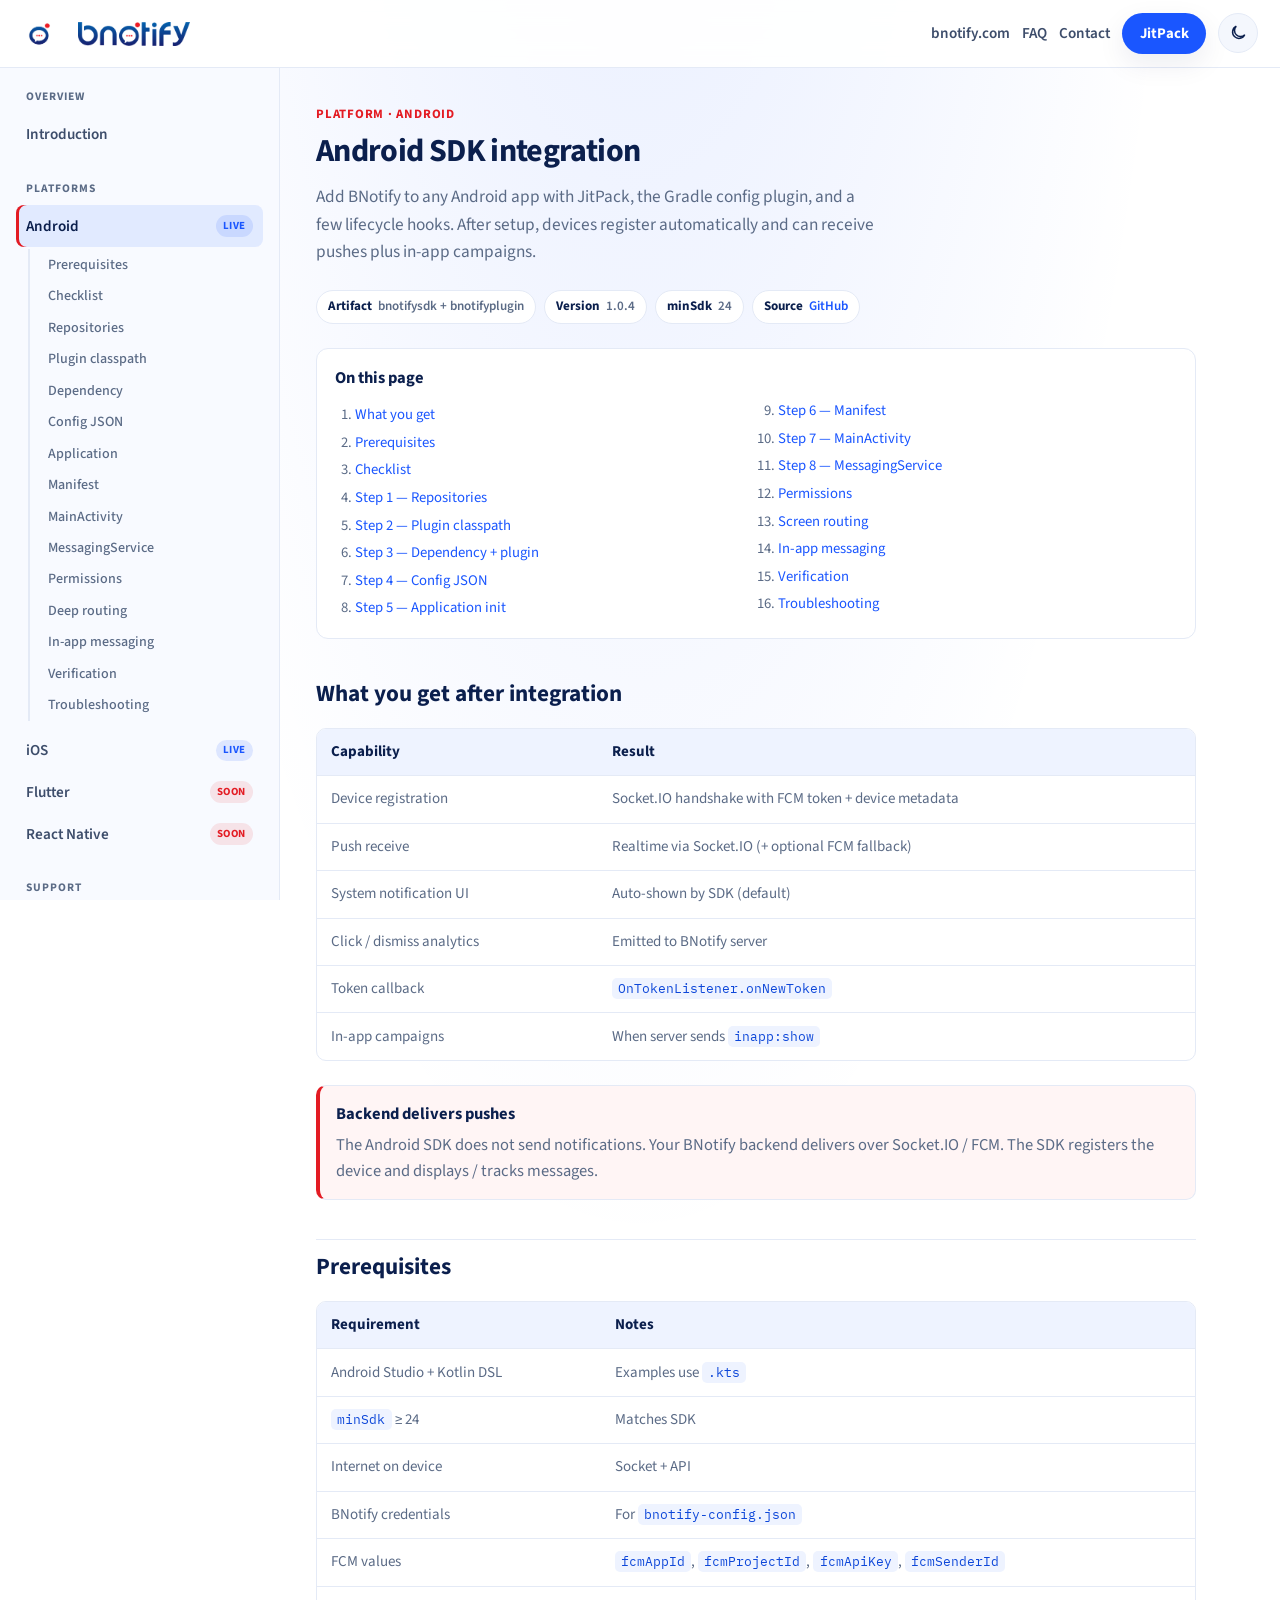
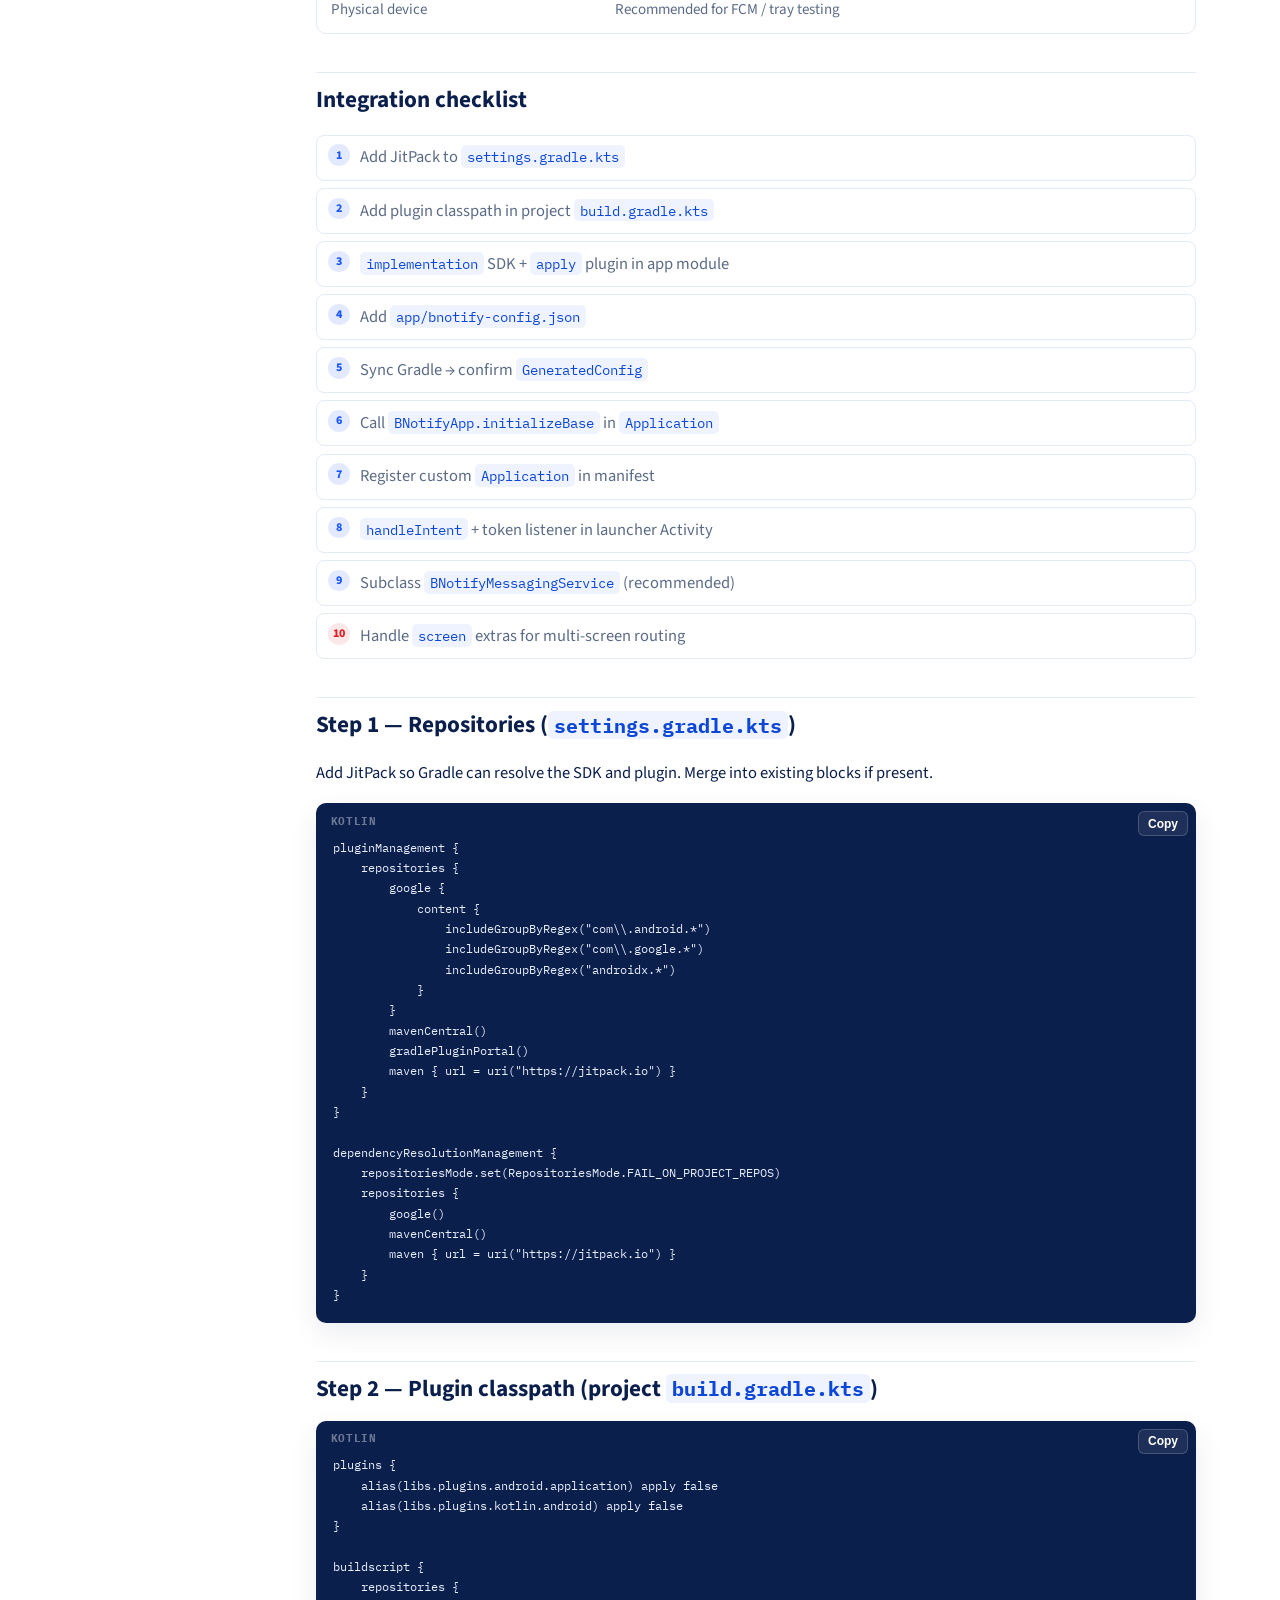
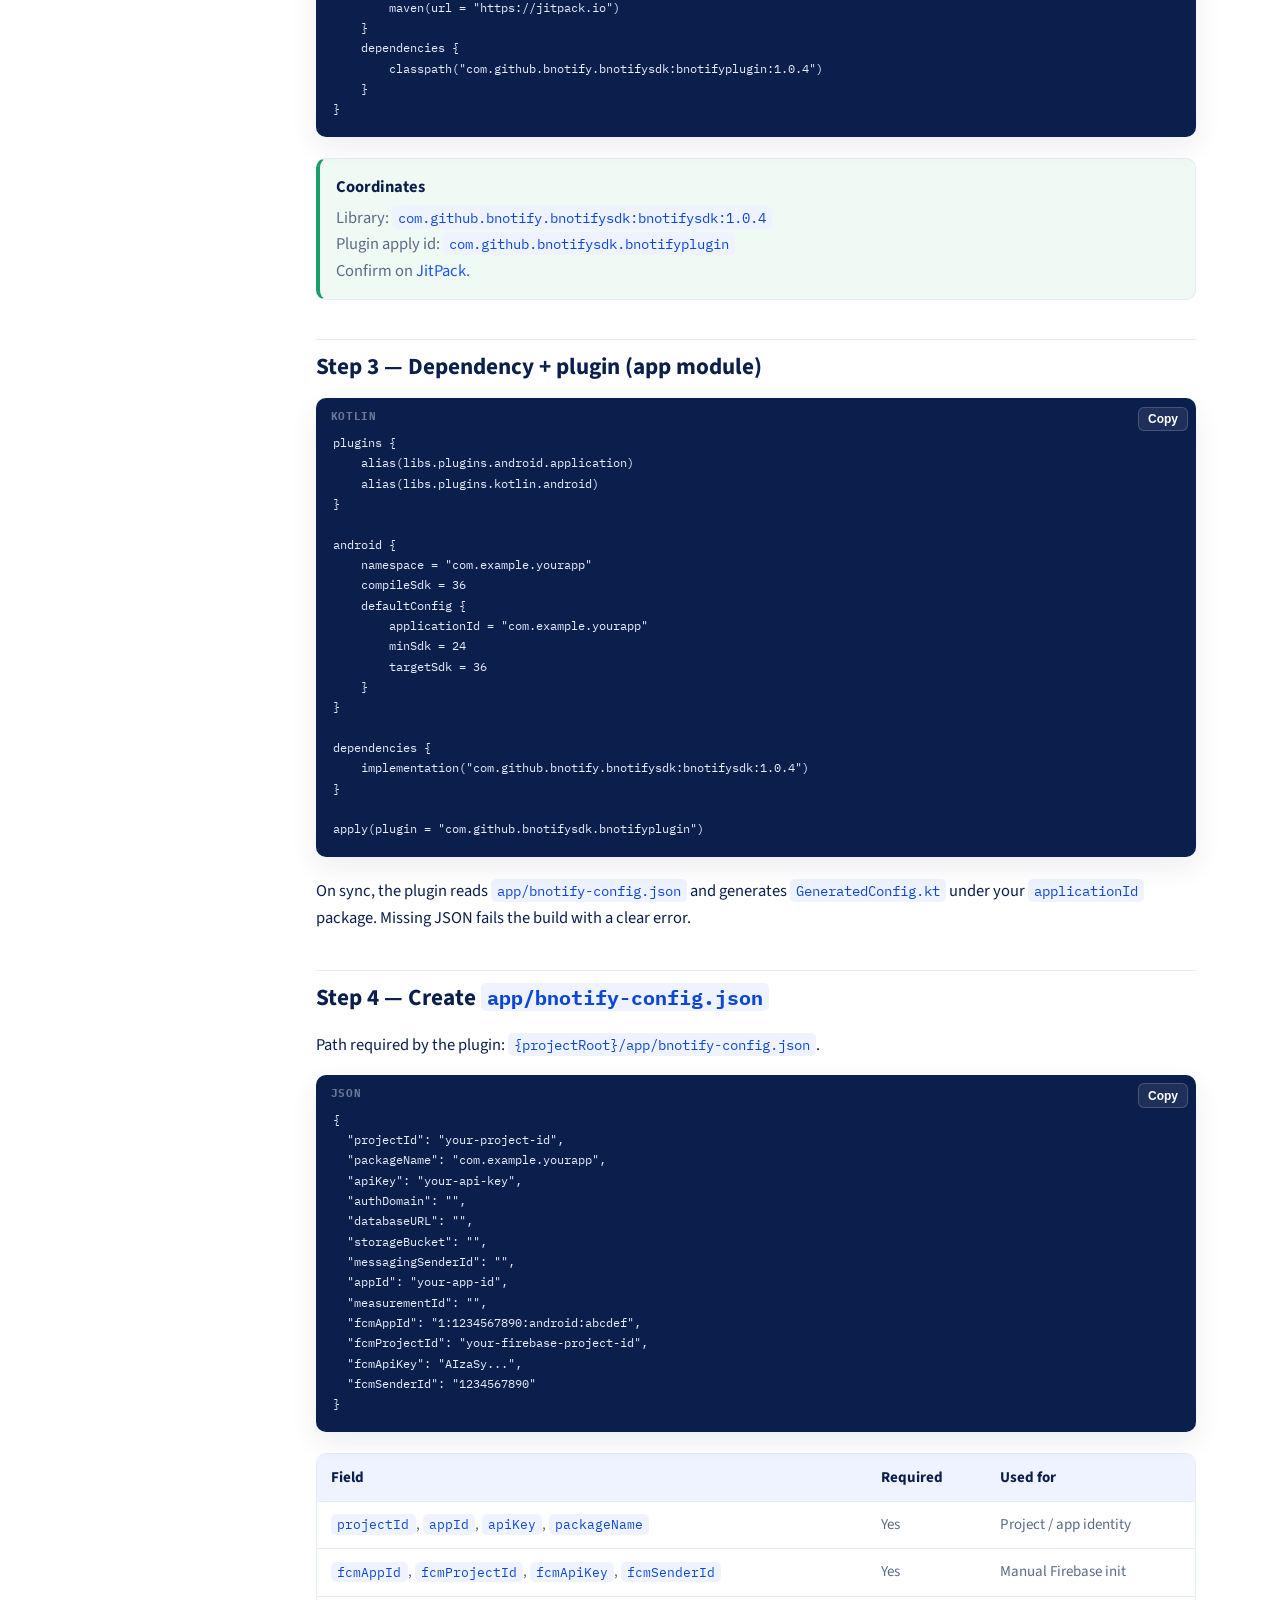
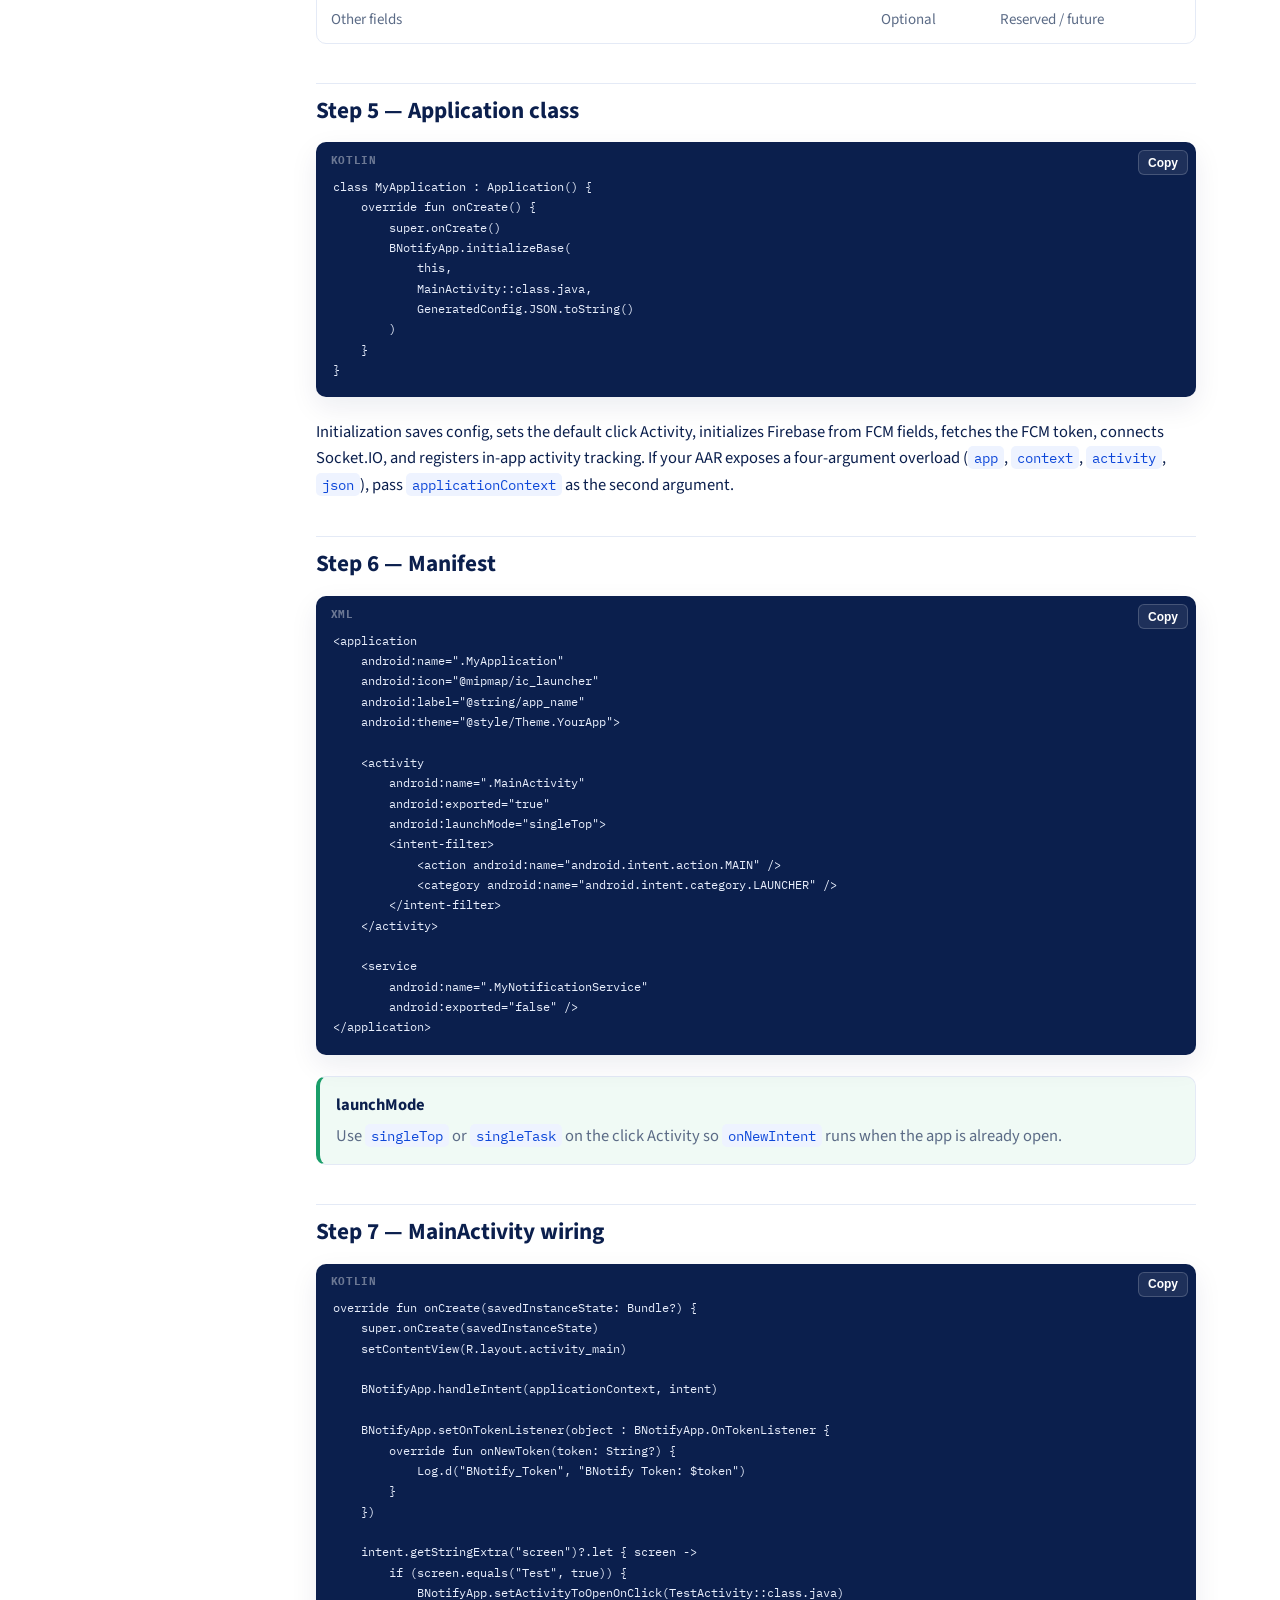
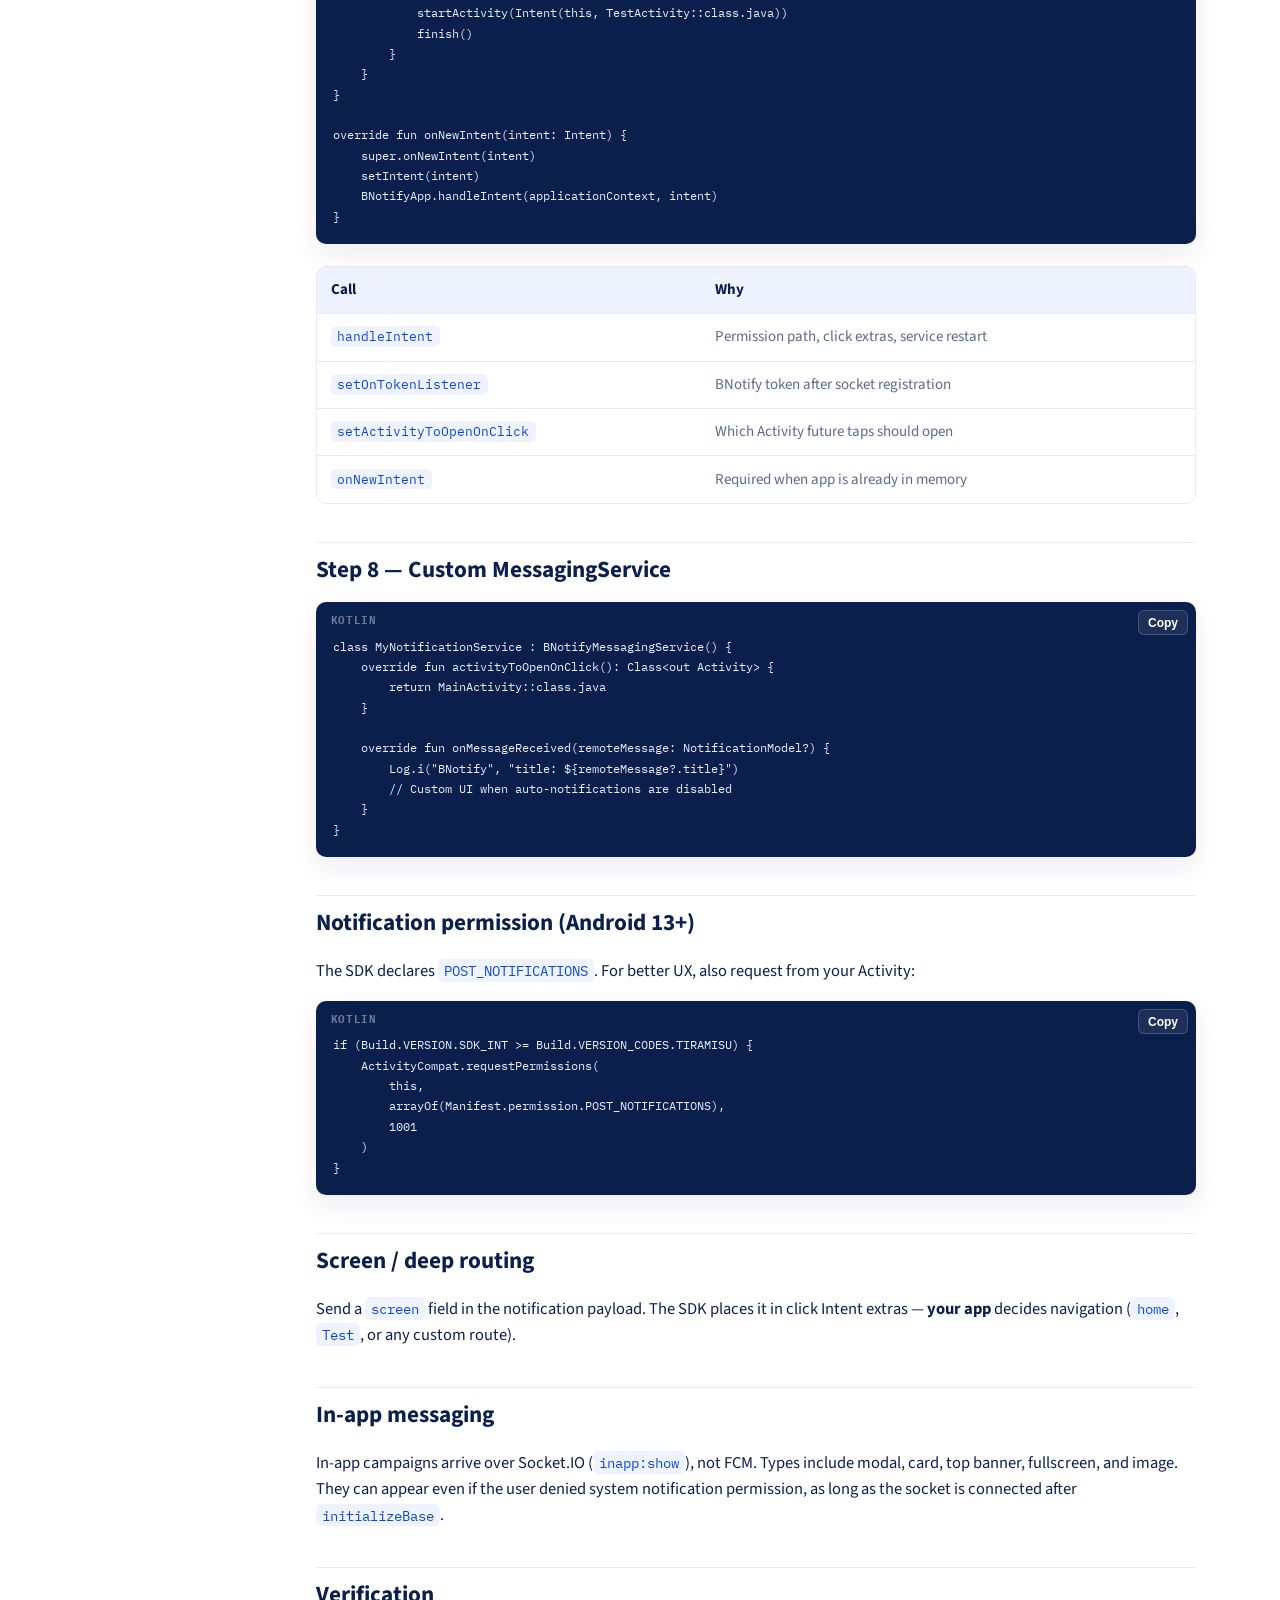
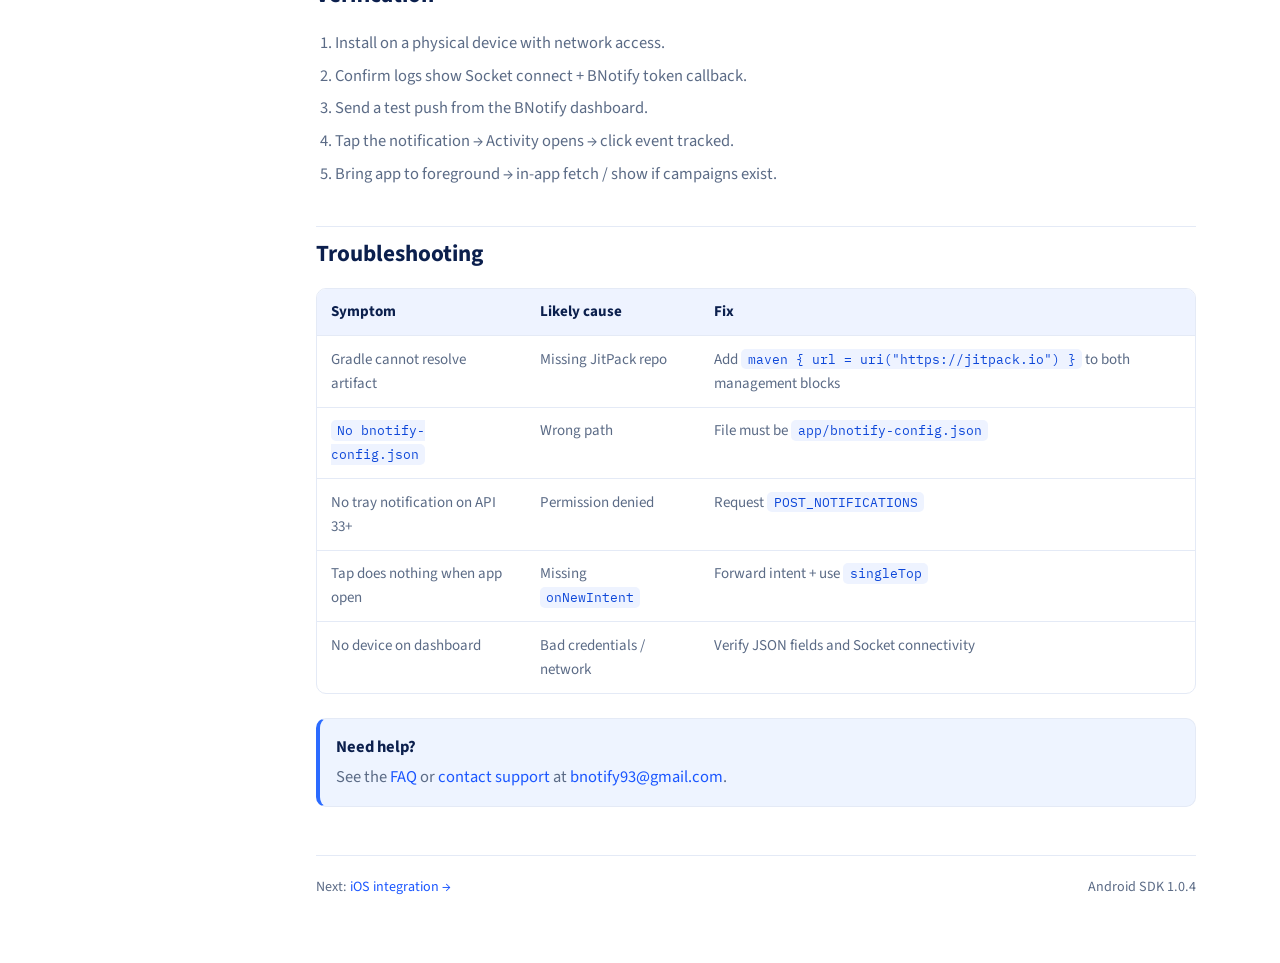
==== commit b796df5d: "Make the brand logo prominent on a split blue/white hero. Use the wordmark in the top bar and give t" ====
--- a/android.html
+++ b/android.html
@@ -21,8 +21,7 @@
   <header class="topbar">
     <a class="brand" href="index.html">
       <img class="brand-icon" src="assets/img/icon.png" alt="BNotify icon" />
-      <img class="brand-logo" src="assets/img/logo.png" alt="bnotify.com" />
-      <span class="brand-text">b<span>notify</span></span>
+      <img class="brand-logo" src="assets/img/logo.png" alt="bnotify" />
     </a>
     <div class="topbar-actions">
       <a class="topbar-link" href="https://bnotify.com/" target="_blank" rel="noopener">bnotify.com</a>
--- a/assets/css/docs.css
+++ b/assets/css/docs.css
@@ -187,28 +187,16 @@
 }
 
 .brand-logo {
-  height: 36px;
+  height: 32px;
   width: auto;
+  display: block;
+  padding: 4px 8px;
+  border-radius: 8px;
+  background: #fff;
+}
+
+.brand-text {
   display: none;
-}
-
-html[data-theme="dark"] .brand-logo {
-  display: block;
-}
-
-.brand-text {
-  font-weight: 700;
-  letter-spacing: 0.02em;
-  font-size: 1.15rem;
-  display: inline;
-}
-
-html[data-theme="dark"] .brand-text {
-  display: none;
-}
-
-.brand-text span {
-  color: var(--bn-red);
 }
 
 .topbar-actions {
@@ -788,15 +776,15 @@
 
 .hero {
   display: grid;
-  grid-template-columns: 1.3fr 0.9fr;
-  gap: 1.5rem;
-  align-items: center;
+  grid-template-columns: 1.25fr 0.95fr;
+  gap: 0;
+  align-items: stretch;
   margin-bottom: 2rem;
-  padding: 1.5rem;
+  padding: 0;
   border-radius: 18px;
-  background: var(--bn-hero-bg);
+  background: #fff;
   color: #fff;
-  border: 1px solid var(--bn-hero-border);
+  border: 1px solid var(--bn-line);
   box-shadow: var(--bn-shadow);
   position: relative;
   overflow: hidden;
@@ -805,6 +793,8 @@
 .hero-copy {
   position: relative;
   z-index: 1;
+  background: var(--bn-hero-bg);
+  padding: 1.75rem 1.65rem;
 }
 
 .hero h1 {
@@ -833,12 +823,13 @@
   z-index: 1;
   display: grid;
   place-items: center;
-  padding: 1rem;
+  padding: 1.5rem 1.25rem;
+  background: #fff;
 }
 
 .hero-brand img {
-  width: min(100%, 340px);
-  filter: drop-shadow(0 12px 24px rgba(0, 0, 0, 0.28));
+  width: min(100%, 280px);
+  filter: none;
 }
 
 .faq details {
@@ -1016,12 +1007,8 @@
     columns: 1;
   }
 
-  .brand-logo,
-  html[data-theme="dark"] .brand-logo {
-    display: none;
+  .brand-logo {
+    height: 26px;
+    padding: 3px 6px;
   }
-
-  html[data-theme="dark"] .brand-text {
-    display: inline;
-  }
-}
+}
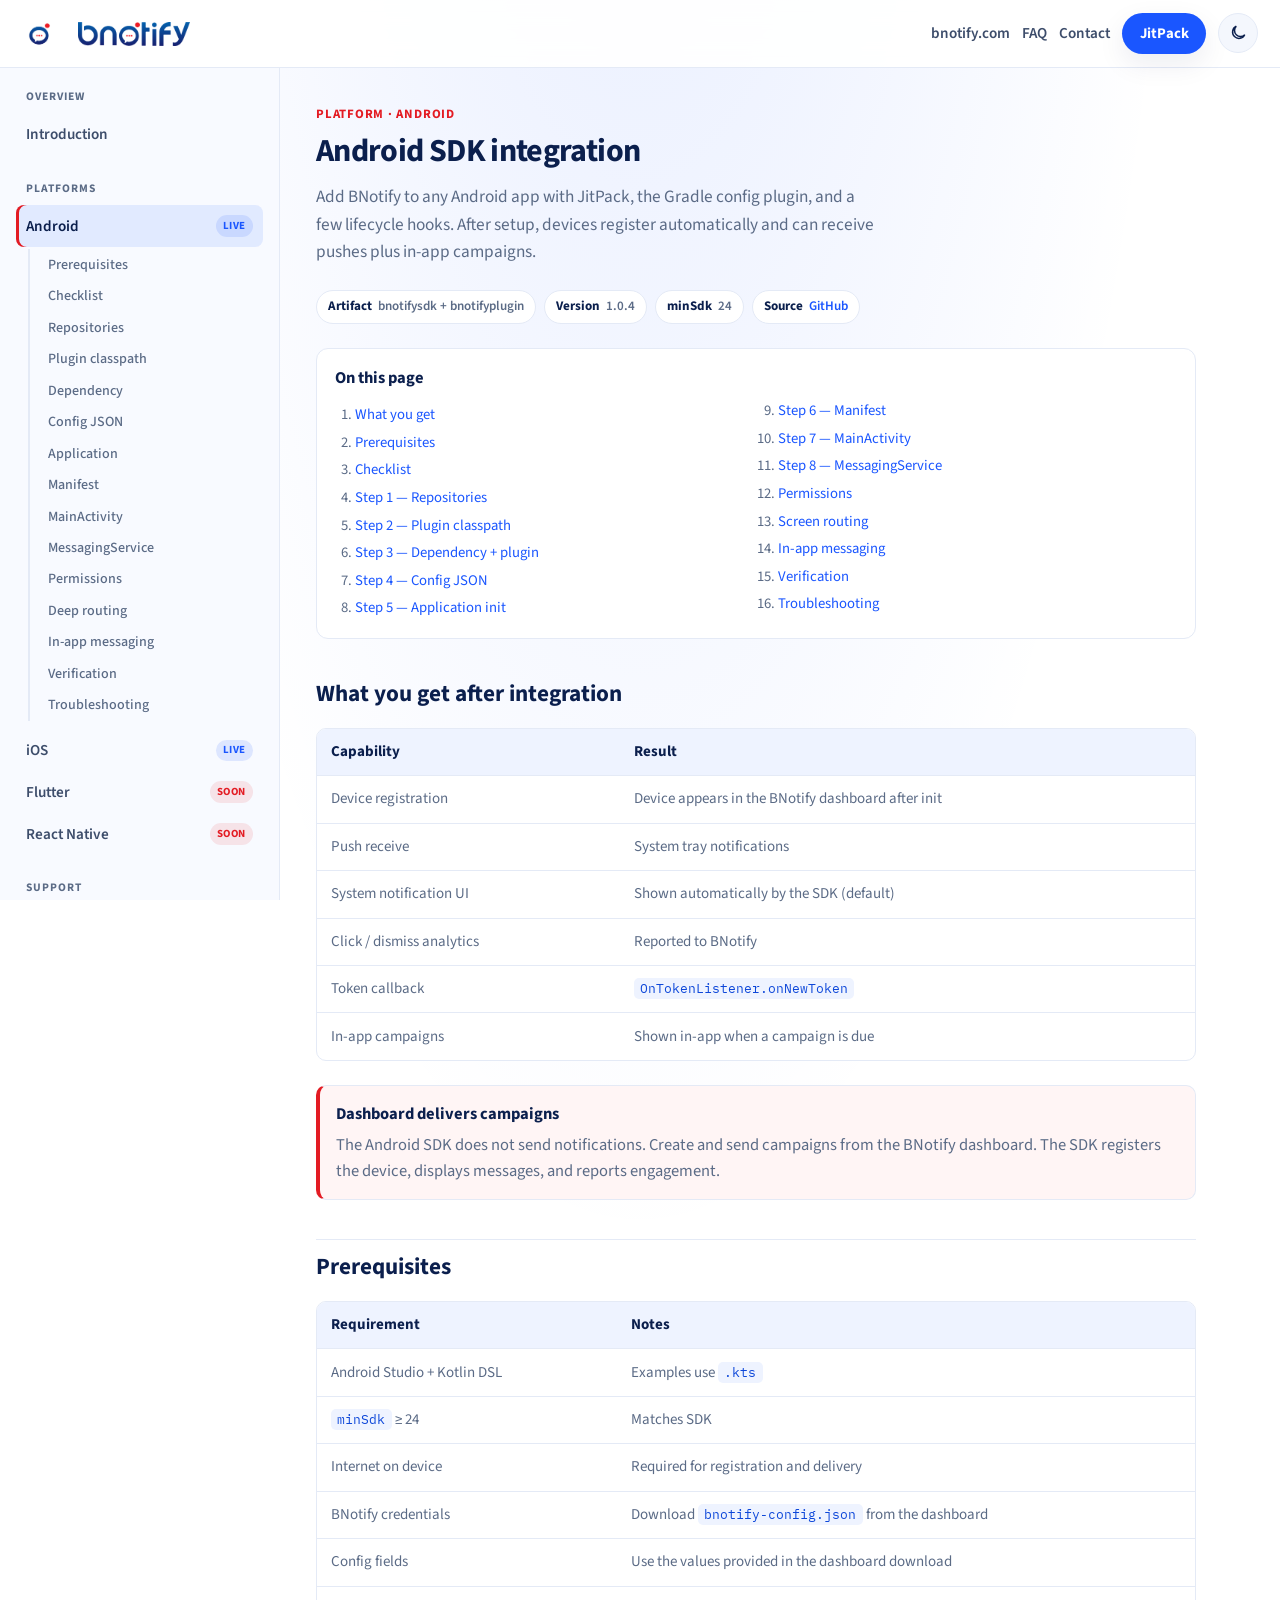
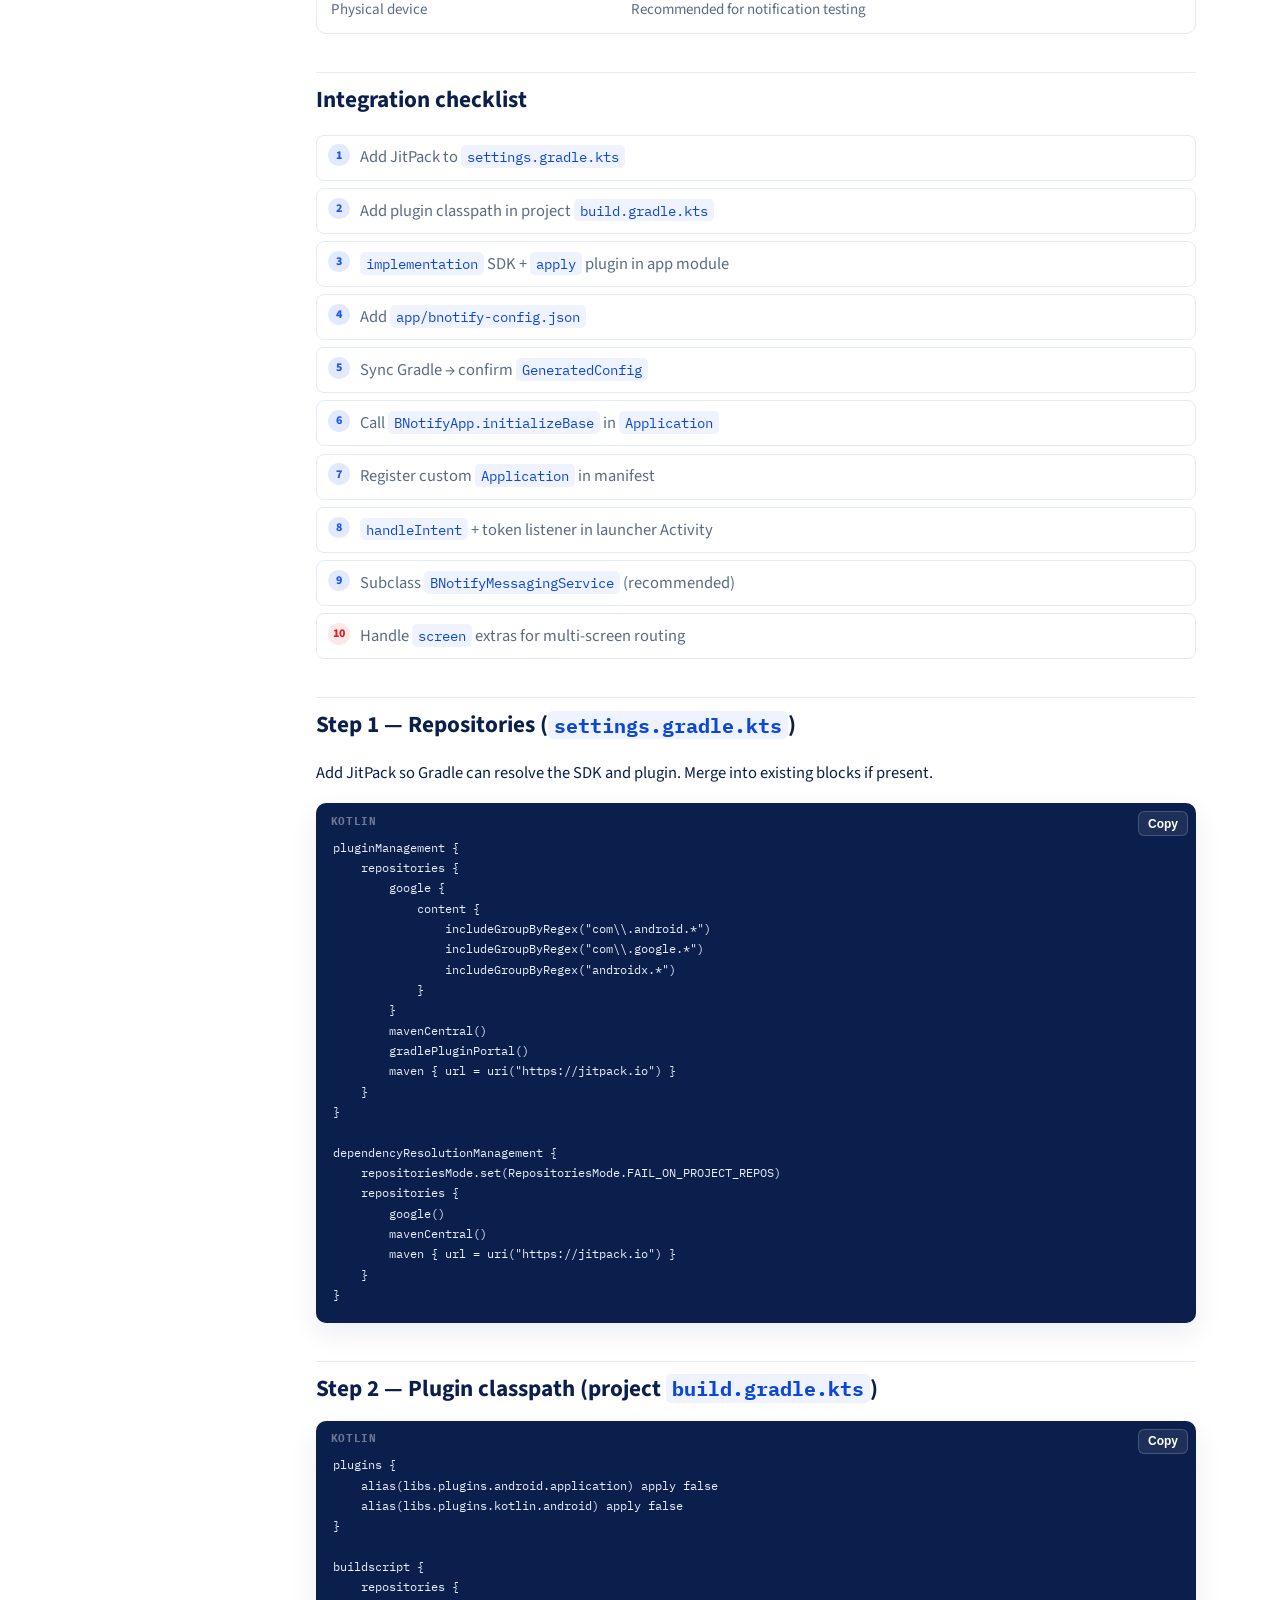
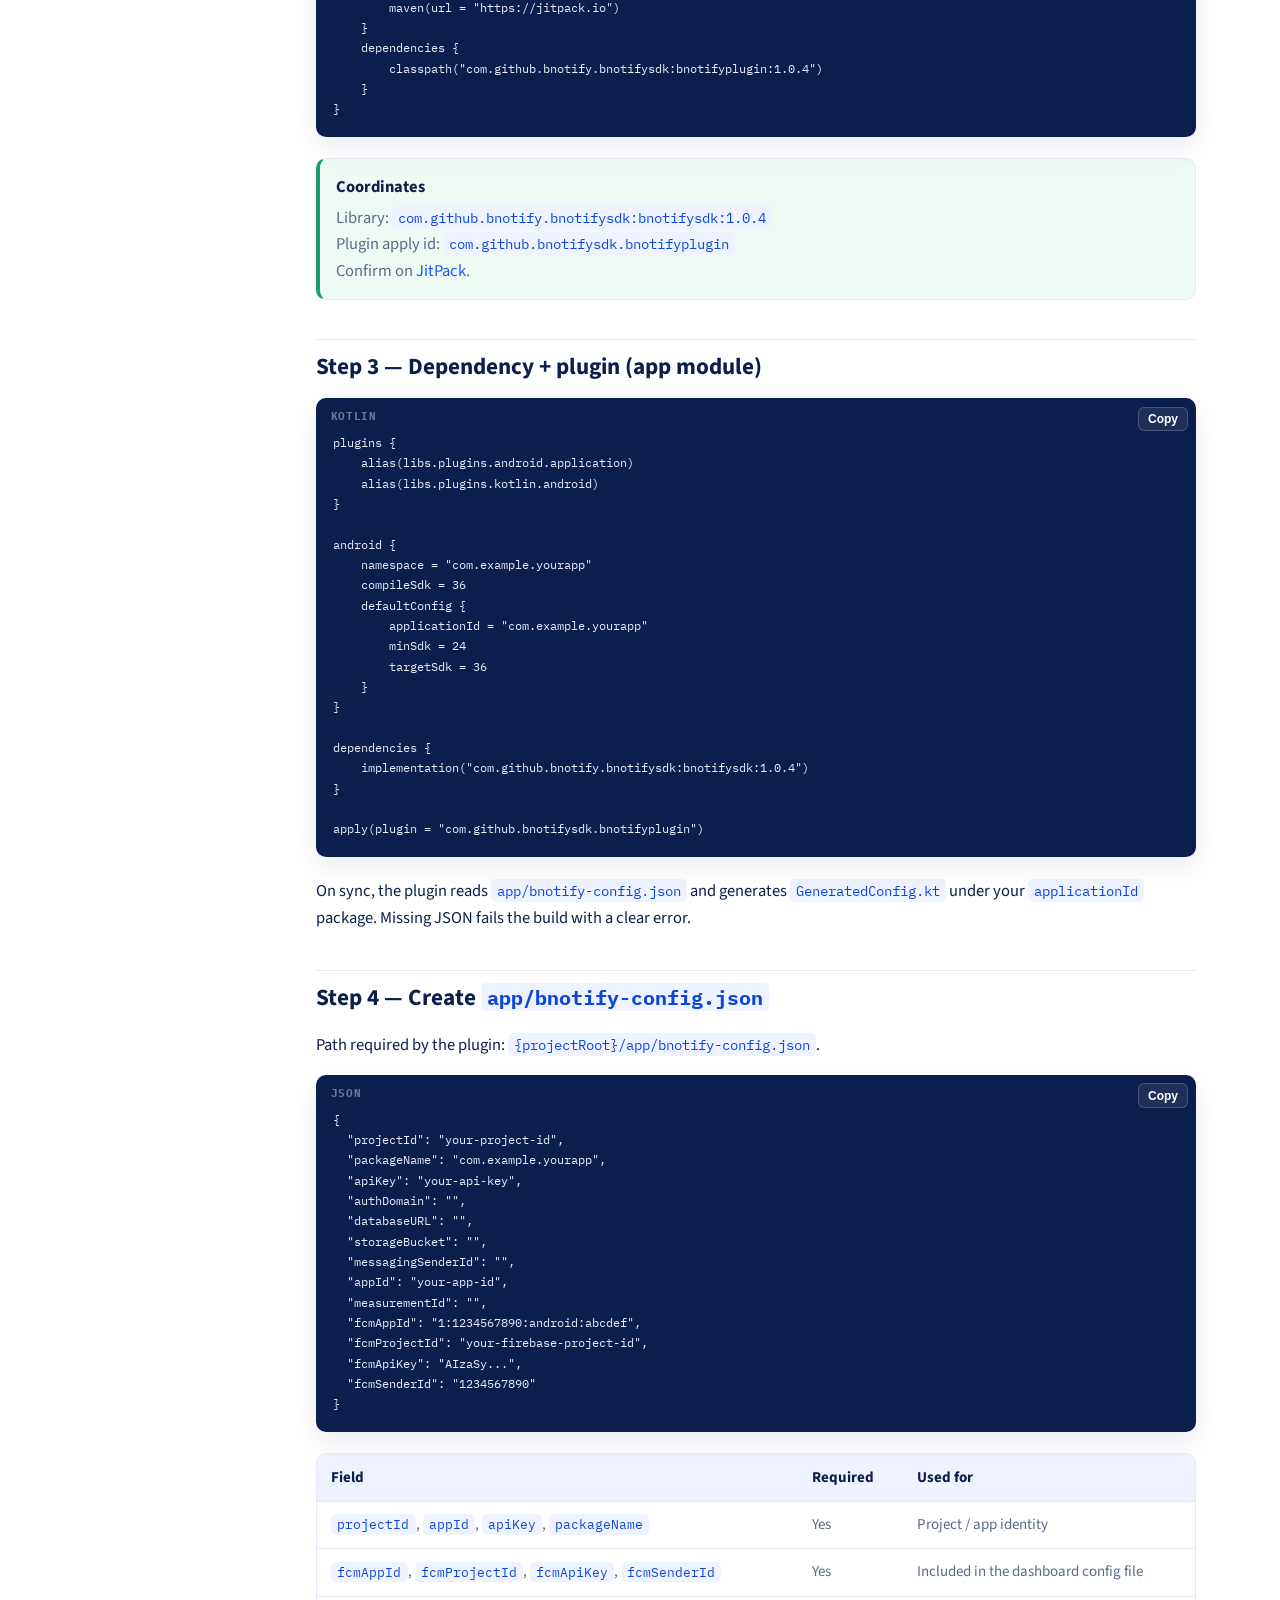
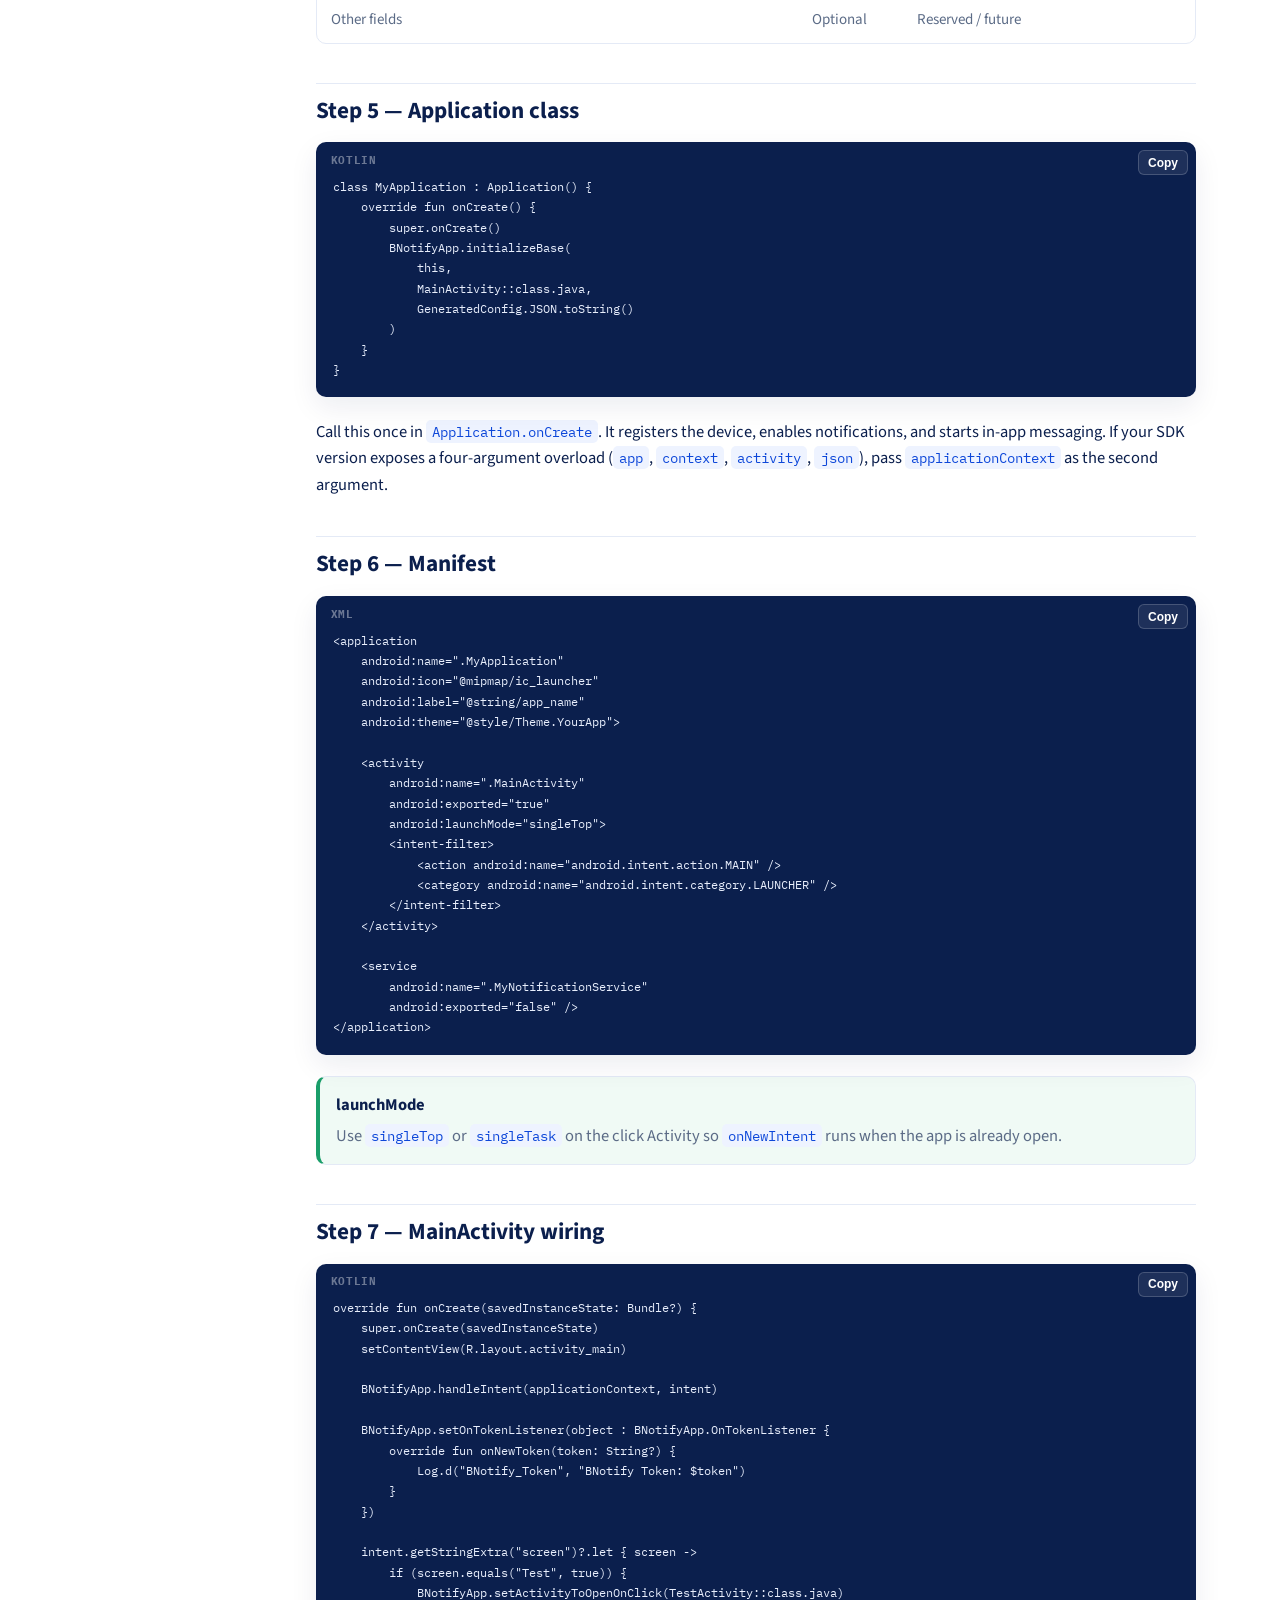
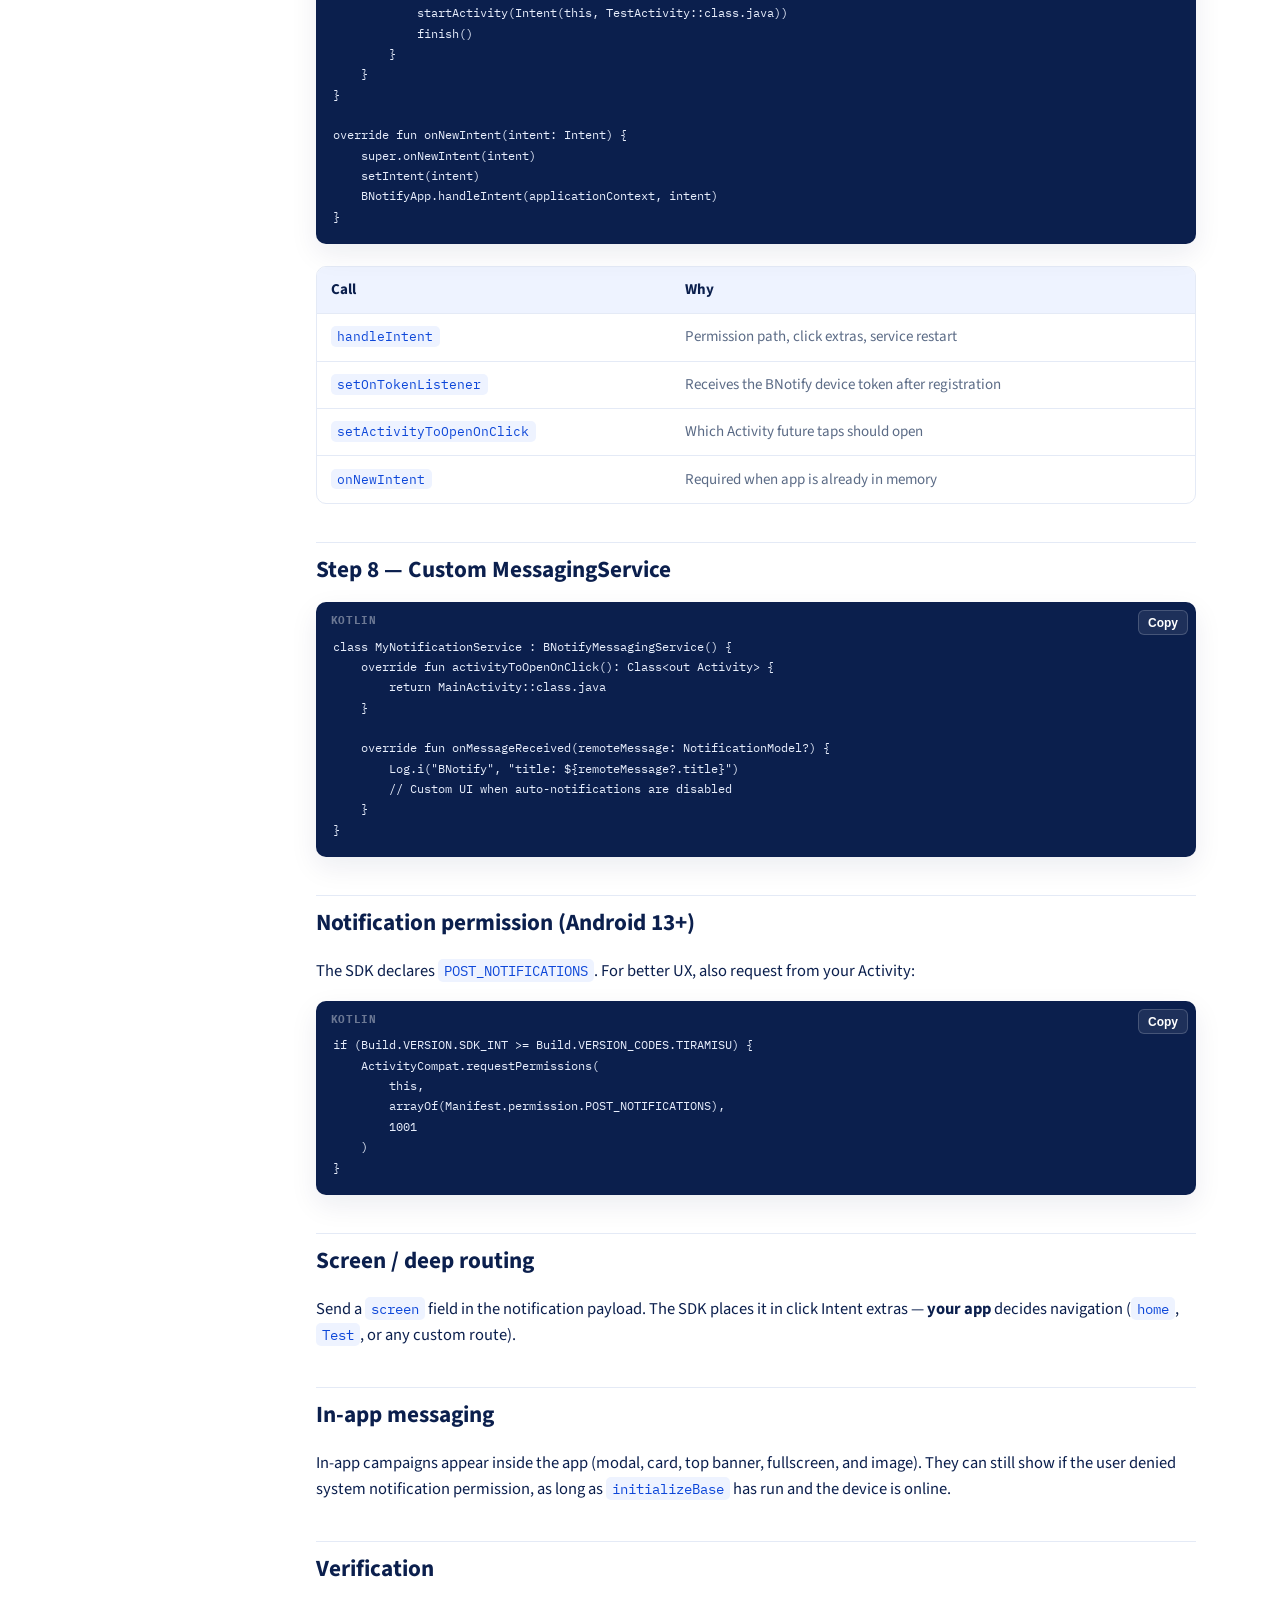
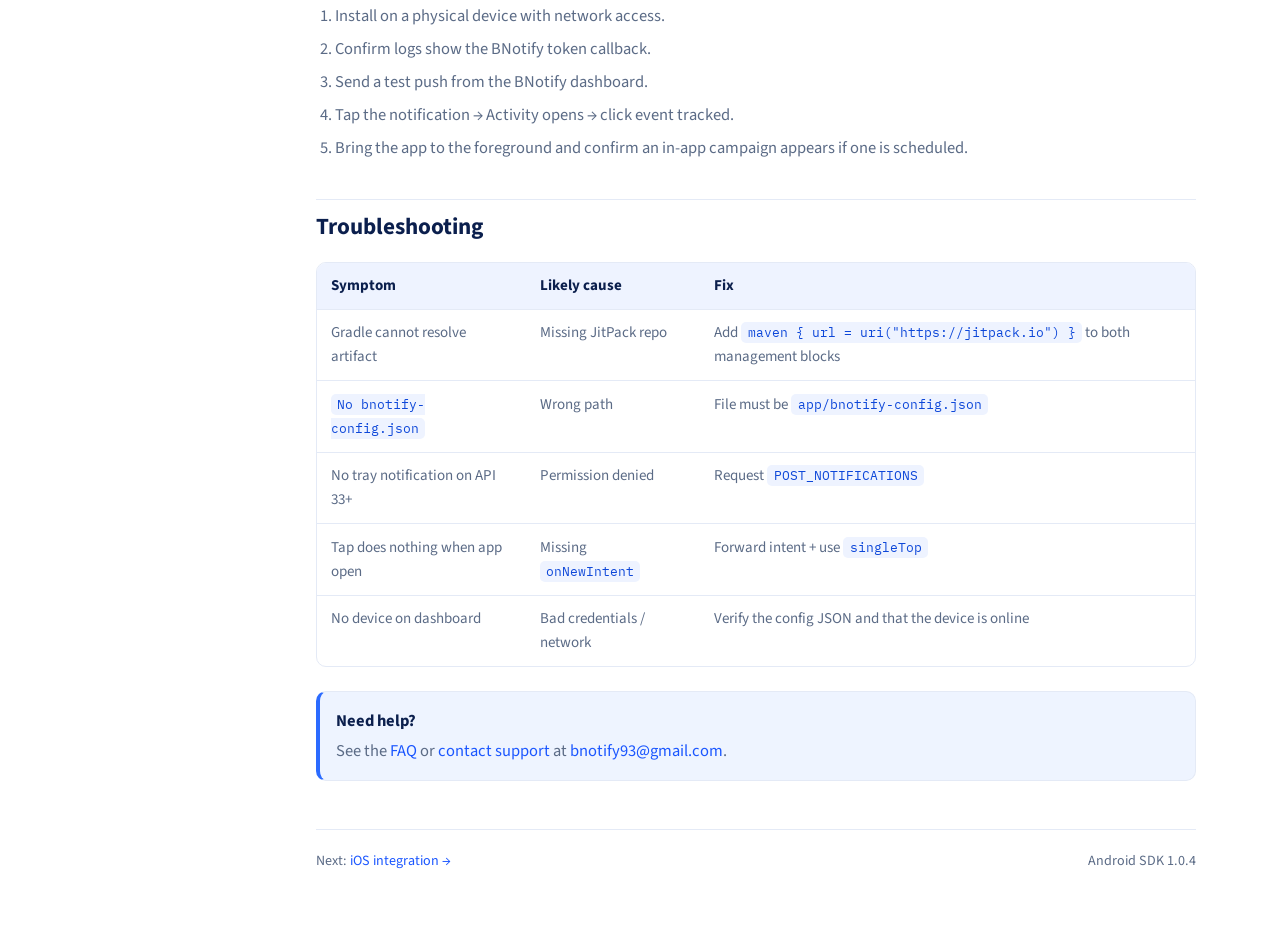
==== commit 0913da99: "Remove internal transport details from public SDK docs. Document only integration steps so Socket.IO" ====
--- a/android.html
+++ b/android.html
@@ -113,18 +113,18 @@
           <table>
             <thead><tr><th>Capability</th><th>Result</th></tr></thead>
             <tbody>
-              <tr><td>Device registration</td><td>Socket.IO handshake with FCM token + device metadata</td></tr>
-              <tr><td>Push receive</td><td>Realtime via Socket.IO (+ optional FCM fallback)</td></tr>
-              <tr><td>System notification UI</td><td>Auto-shown by SDK (default)</td></tr>
-              <tr><td>Click / dismiss analytics</td><td>Emitted to BNotify server</td></tr>
+              <tr><td>Device registration</td><td>Device appears in the BNotify dashboard after init</td></tr>
+              <tr><td>Push receive</td><td>System tray notifications</td></tr>
+              <tr><td>System notification UI</td><td>Shown automatically by the SDK (default)</td></tr>
+              <tr><td>Click / dismiss analytics</td><td>Reported to BNotify</td></tr>
               <tr><td>Token callback</td><td><code>OnTokenListener.onNewToken</code></td></tr>
-              <tr><td>In-app campaigns</td><td>When server sends <code>inapp:show</code></td></tr>
+              <tr><td>In-app campaigns</td><td>Shown in-app when a campaign is due</td></tr>
             </tbody>
           </table>
         </div>
         <div class="callout warn">
-          <div class="callout-title">Backend delivers pushes</div>
-          <p>The Android SDK does not send notifications. Your BNotify backend delivers over Socket.IO / FCM. The SDK registers the device and displays / tracks messages.</p>
+          <div class="callout-title">Dashboard delivers campaigns</div>
+          <p>The Android SDK does not send notifications. Create and send campaigns from the BNotify dashboard. The SDK registers the device, displays messages, and reports engagement.</p>
         </div>
 
         <h2 id="prerequisites">Prerequisites</h2>
@@ -134,10 +134,10 @@
             <tbody>
               <tr><td>Android Studio + Kotlin DSL</td><td>Examples use <code>.kts</code></td></tr>
               <tr><td><code>minSdk</code> ≥ 24</td><td>Matches SDK</td></tr>
-              <tr><td>Internet on device</td><td>Socket + API</td></tr>
-              <tr><td>BNotify credentials</td><td>For <code>bnotify-config.json</code></td></tr>
-              <tr><td>FCM values</td><td><code>fcmAppId</code>, <code>fcmProjectId</code>, <code>fcmApiKey</code>, <code>fcmSenderId</code></td></tr>
-              <tr><td>Physical device</td><td>Recommended for FCM / tray testing</td></tr>
+              <tr><td>Internet on device</td><td>Required for registration and delivery</td></tr>
+              <tr><td>BNotify credentials</td><td>Download <code>bnotify-config.json</code> from the dashboard</td></tr>
+              <tr><td>Config fields</td><td>Use the values provided in the dashboard download</td></tr>
+              <tr><td>Physical device</td><td>Recommended for notification testing</td></tr>
             </tbody>
           </table>
         </div>
@@ -264,7 +264,7 @@
             <thead><tr><th>Field</th><th>Required</th><th>Used for</th></tr></thead>
             <tbody>
               <tr><td><code>projectId</code>, <code>appId</code>, <code>apiKey</code>, <code>packageName</code></td><td>Yes</td><td>Project / app identity</td></tr>
-              <tr><td><code>fcmAppId</code>, <code>fcmProjectId</code>, <code>fcmApiKey</code>, <code>fcmSenderId</code></td><td>Yes</td><td>Manual Firebase init</td></tr>
+              <tr><td><code>fcmAppId</code>, <code>fcmProjectId</code>, <code>fcmApiKey</code>, <code>fcmSenderId</code></td><td>Yes</td><td>Included in the dashboard config file</td></tr>
               <tr><td>Other fields</td><td>Optional</td><td>Reserved / future</td></tr>
             </tbody>
           </table>
@@ -285,7 +285,7 @@
     }
 }</code></pre>
         </div>
-        <p>Initialization saves config, sets the default click Activity, initializes Firebase from FCM fields, fetches the FCM token, connects Socket.IO, and registers in-app activity tracking. If your AAR exposes a four-argument overload (<code>app</code>, <code>context</code>, <code>activity</code>, <code>json</code>), pass <code>applicationContext</code> as the second argument.</p>
+        <p>Call this once in <code>Application.onCreate</code>. It registers the device, enables notifications, and starts in-app messaging. If your SDK version exposes a four-argument overload (<code>app</code>, <code>context</code>, <code>activity</code>, <code>json</code>), pass <code>applicationContext</code> as the second argument.</p>
 
         <h2 id="step-6">Step 6 — Manifest</h2>
         <div class="pre-wrap">
@@ -353,7 +353,7 @@
             <thead><tr><th>Call</th><th>Why</th></tr></thead>
             <tbody>
               <tr><td><code>handleIntent</code></td><td>Permission path, click extras, service restart</td></tr>
-              <tr><td><code>setOnTokenListener</code></td><td>BNotify token after socket registration</td></tr>
+              <tr><td><code>setOnTokenListener</code></td><td>Receives the BNotify device token after registration</td></tr>
               <tr><td><code>setActivityToOpenOnClick</code></td><td>Which Activity future taps should open</td></tr>
               <tr><td><code>onNewIntent</code></td><td>Required when app is already in memory</td></tr>
             </tbody>
@@ -394,15 +394,15 @@
         <p>Send a <code>screen</code> field in the notification payload. The SDK places it in click Intent extras — <strong>your app</strong> decides navigation (<code>home</code>, <code>Test</code>, or any custom route).</p>
 
         <h2 id="inapp">In-app messaging</h2>
-        <p>In-app campaigns arrive over Socket.IO (<code>inapp:show</code>), not FCM. Types include modal, card, top banner, fullscreen, and image. They can appear even if the user denied system notification permission, as long as the socket is connected after <code>initializeBase</code>.</p>
+        <p>In-app campaigns appear inside the app (modal, card, top banner, fullscreen, and image). They can still show if the user denied system notification permission, as long as <code>initializeBase</code> has run and the device is online.</p>
 
         <h2 id="verify">Verification</h2>
         <ol class="steps">
           <li>Install on a physical device with network access.</li>
-          <li>Confirm logs show Socket connect + BNotify token callback.</li>
+          <li>Confirm logs show the BNotify token callback.</li>
           <li>Send a test push from the BNotify dashboard.</li>
           <li>Tap the notification → Activity opens → click event tracked.</li>
-          <li>Bring app to foreground → in-app fetch / show if campaigns exist.</li>
+          <li>Bring the app to the foreground and confirm an in-app campaign appears if one is scheduled.</li>
         </ol>
 
         <h2 id="troubleshoot">Troubleshooting</h2>
@@ -414,7 +414,7 @@
               <tr><td><code>No bnotify-config.json</code></td><td>Wrong path</td><td>File must be <code>app/bnotify-config.json</code></td></tr>
               <tr><td>No tray notification on API 33+</td><td>Permission denied</td><td>Request <code>POST_NOTIFICATIONS</code></td></tr>
               <tr><td>Tap does nothing when app open</td><td>Missing <code>onNewIntent</code></td><td>Forward intent + use <code>singleTop</code></td></tr>
-              <tr><td>No device on dashboard</td><td>Bad credentials / network</td><td>Verify JSON fields and Socket connectivity</td></tr>
+              <tr><td>No device on dashboard</td><td>Bad credentials / network</td><td>Verify the config JSON and that the device is online</td></tr>
             </tbody>
           </table>
         </div>
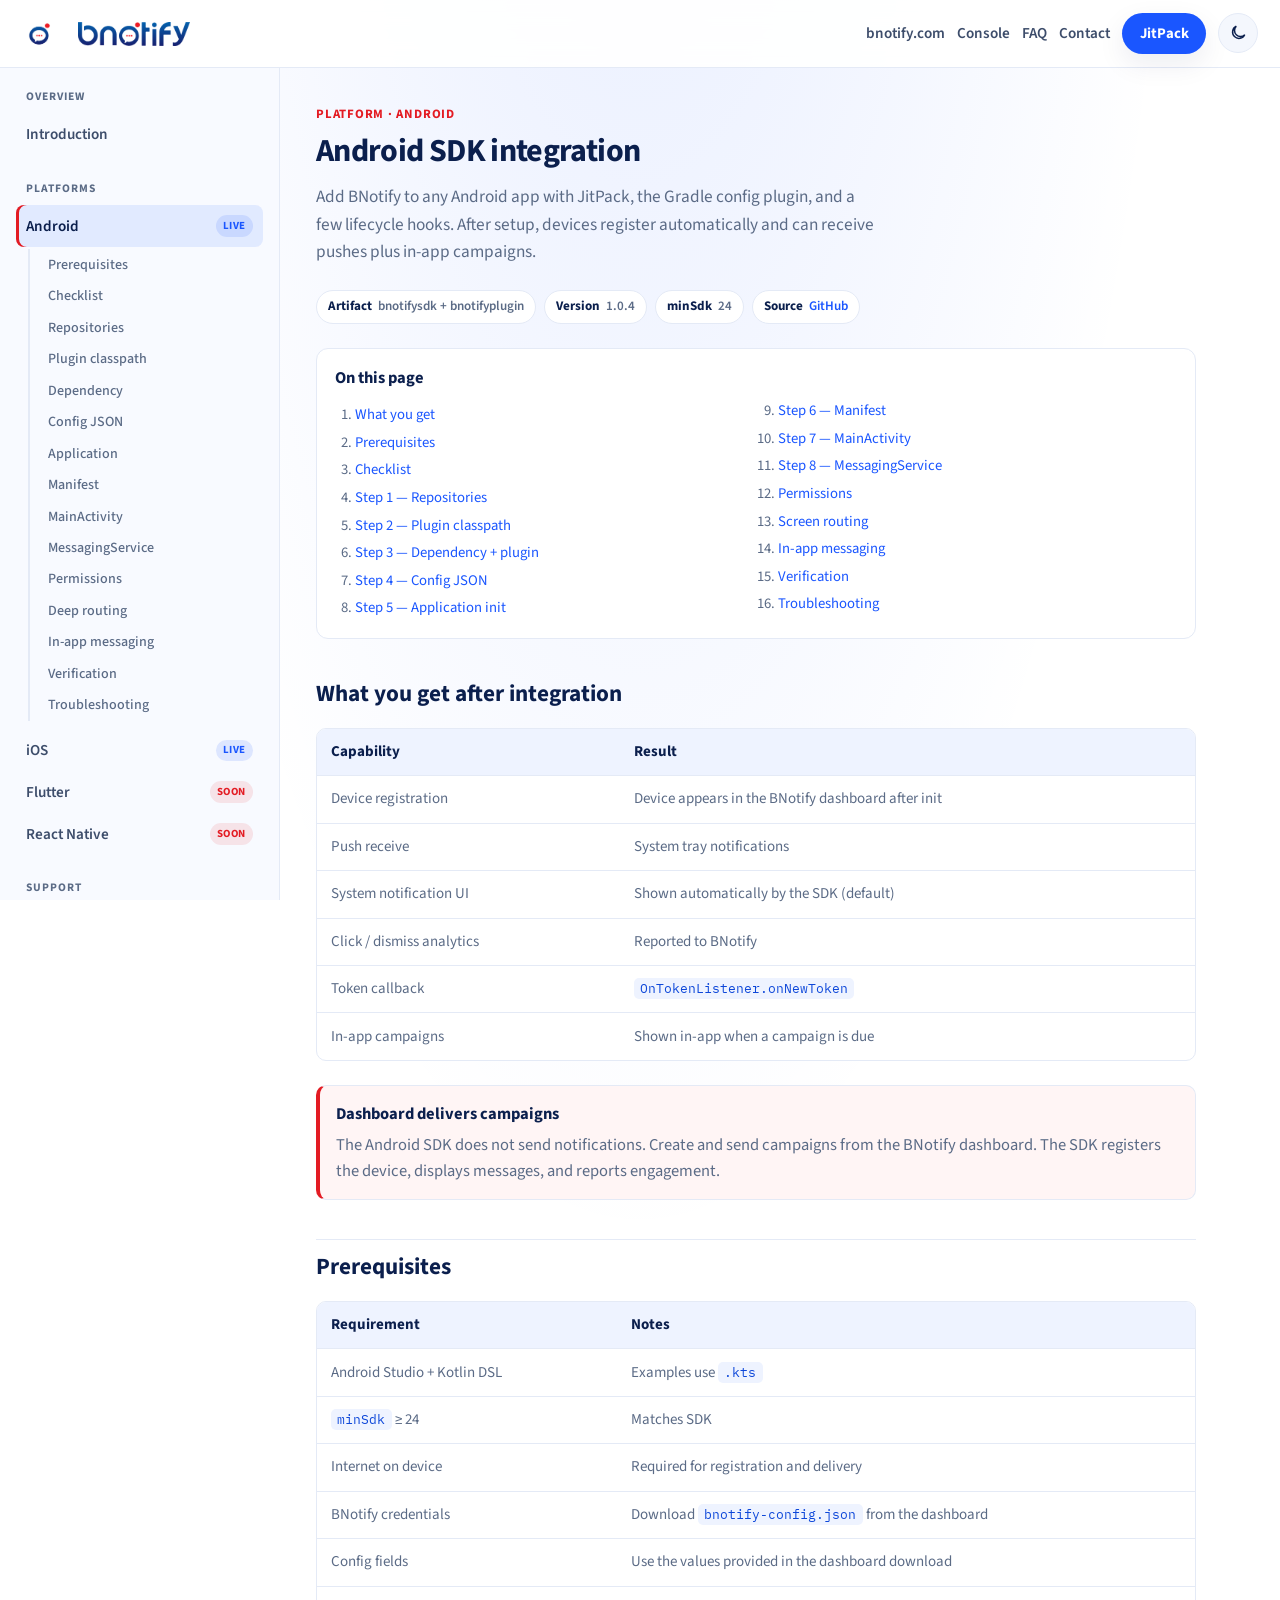
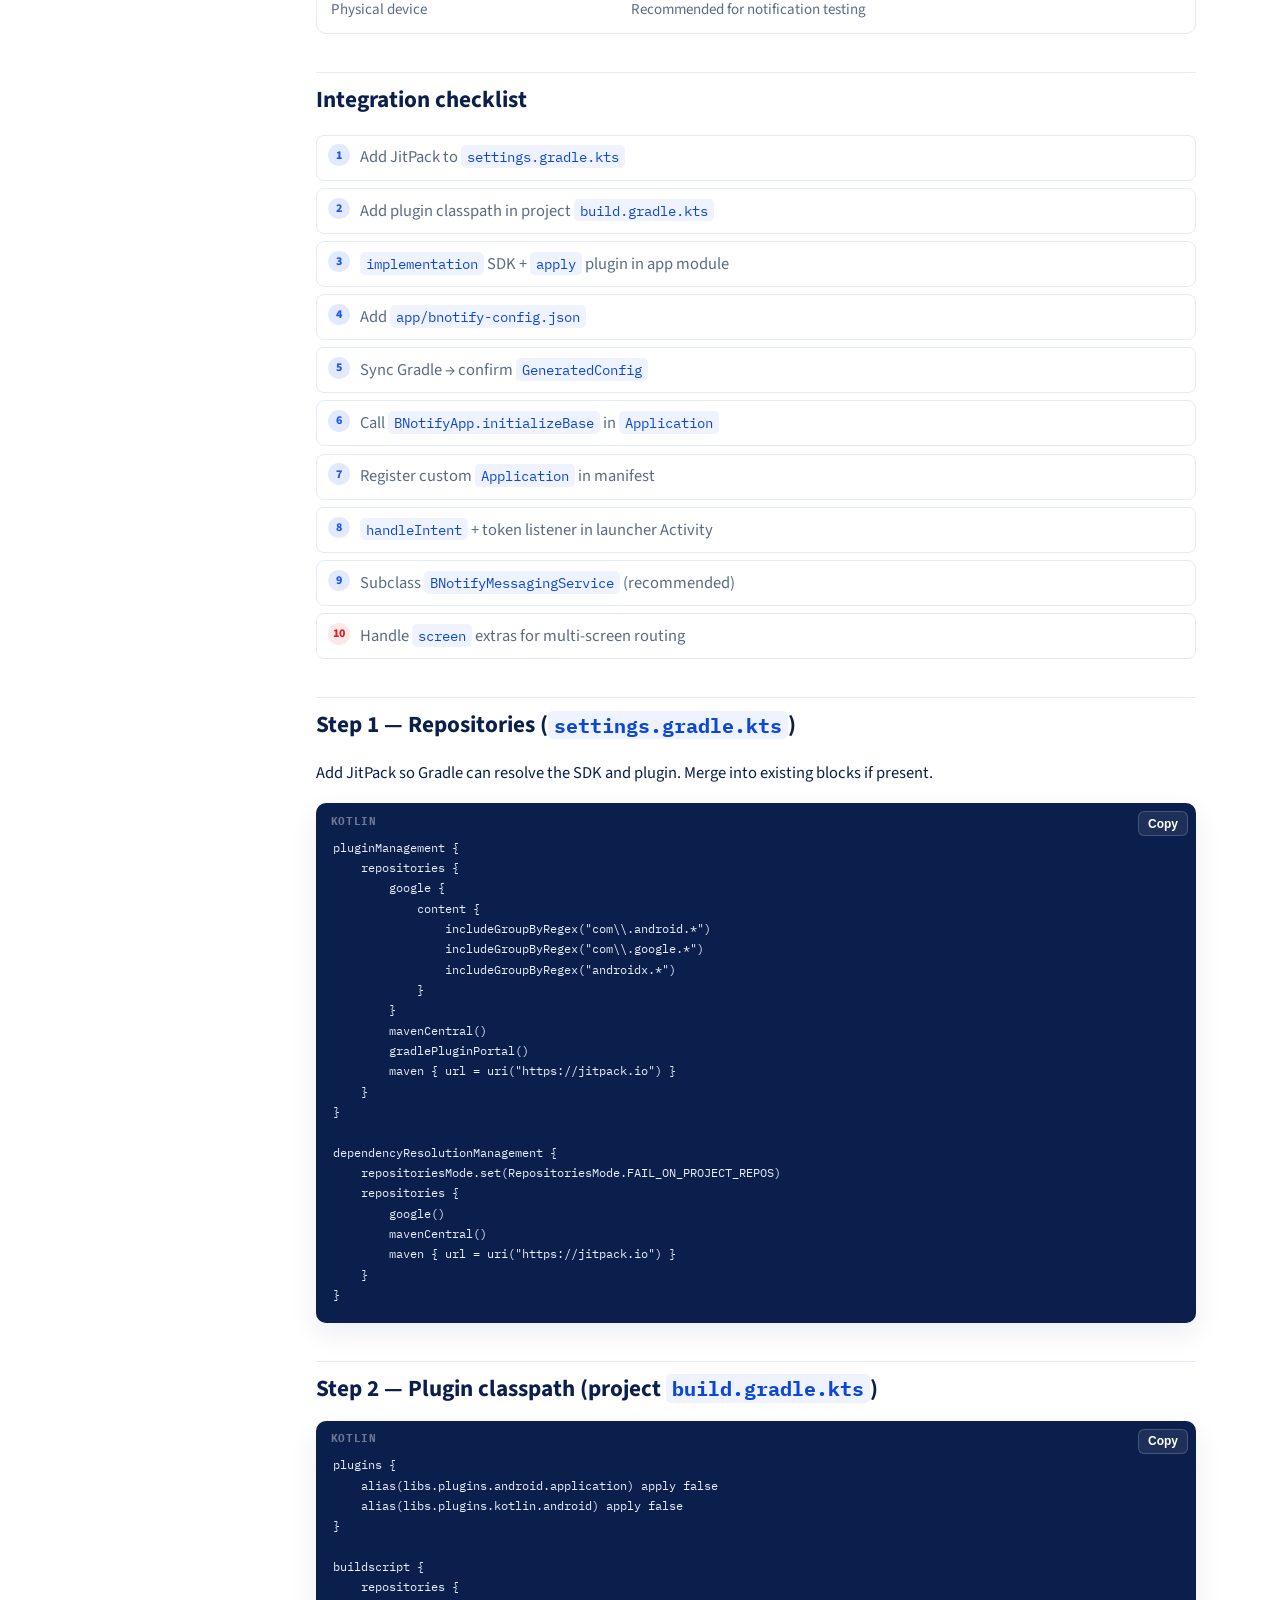
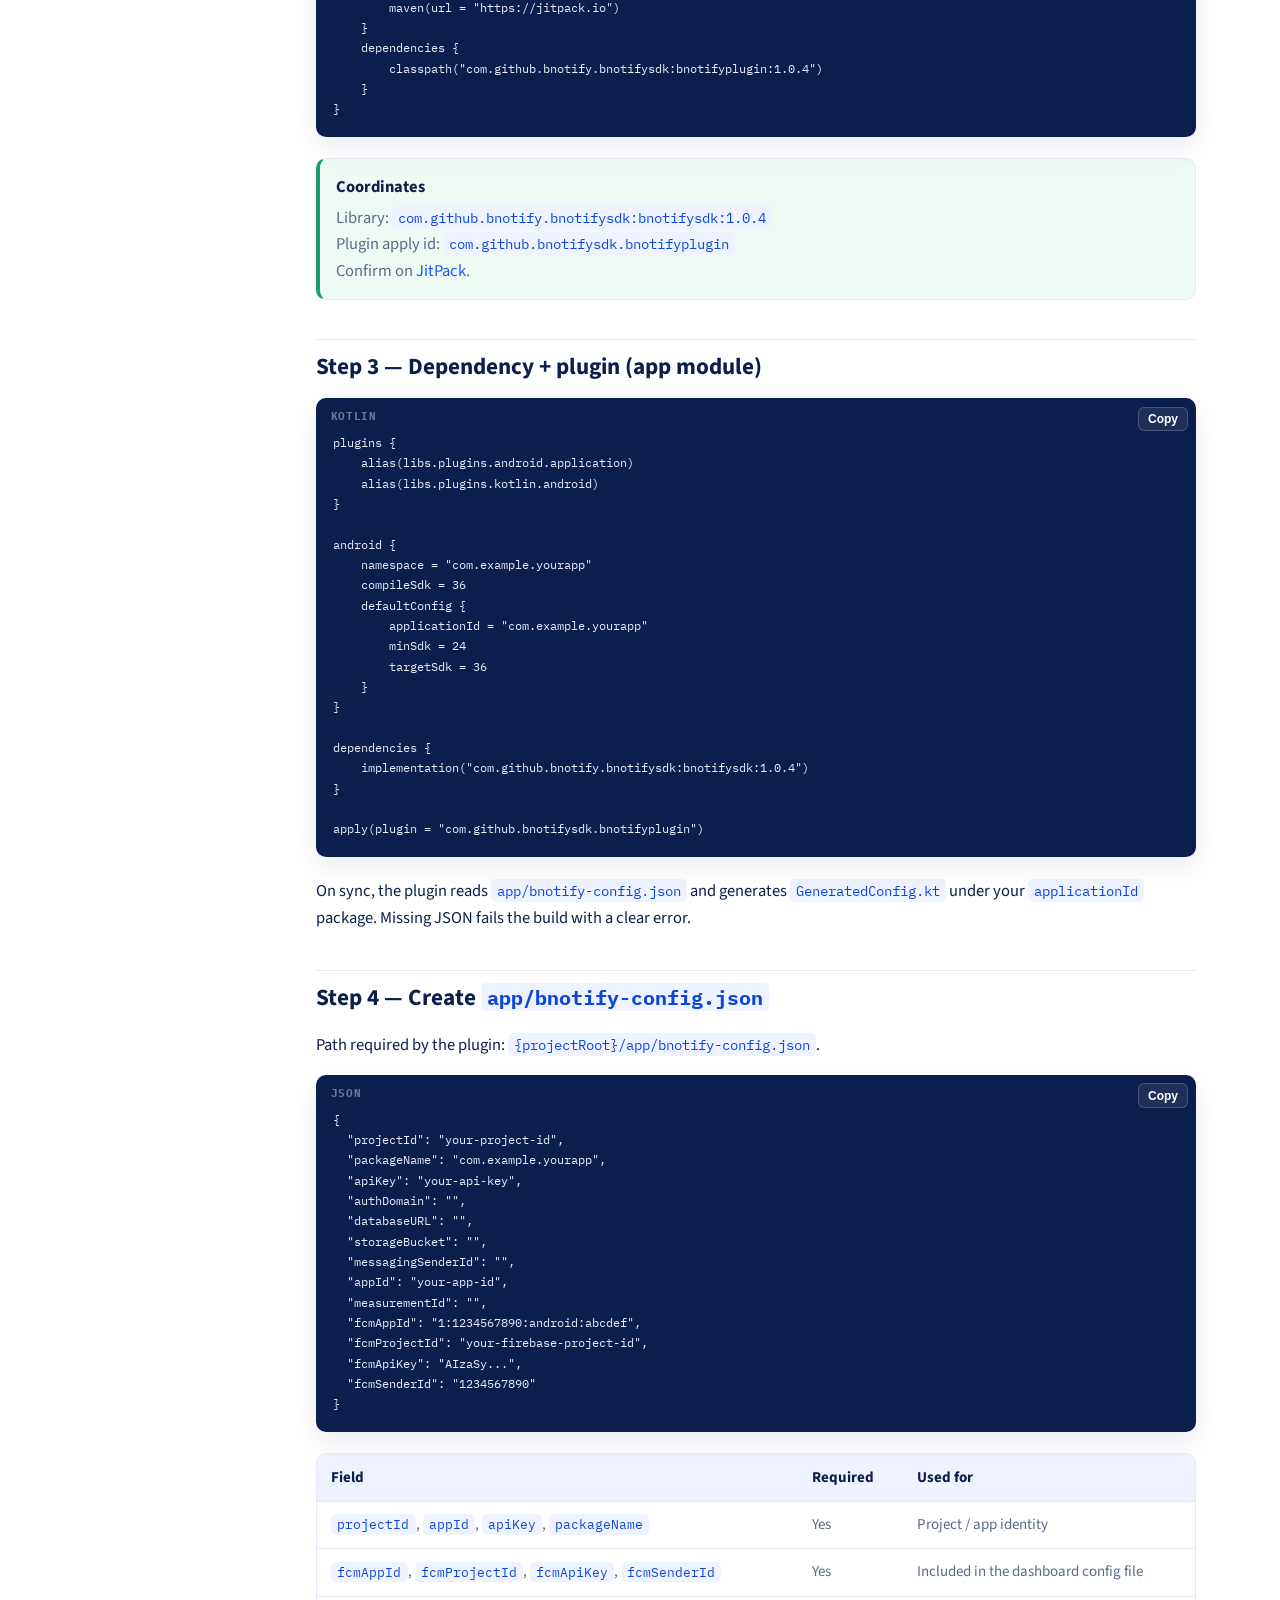
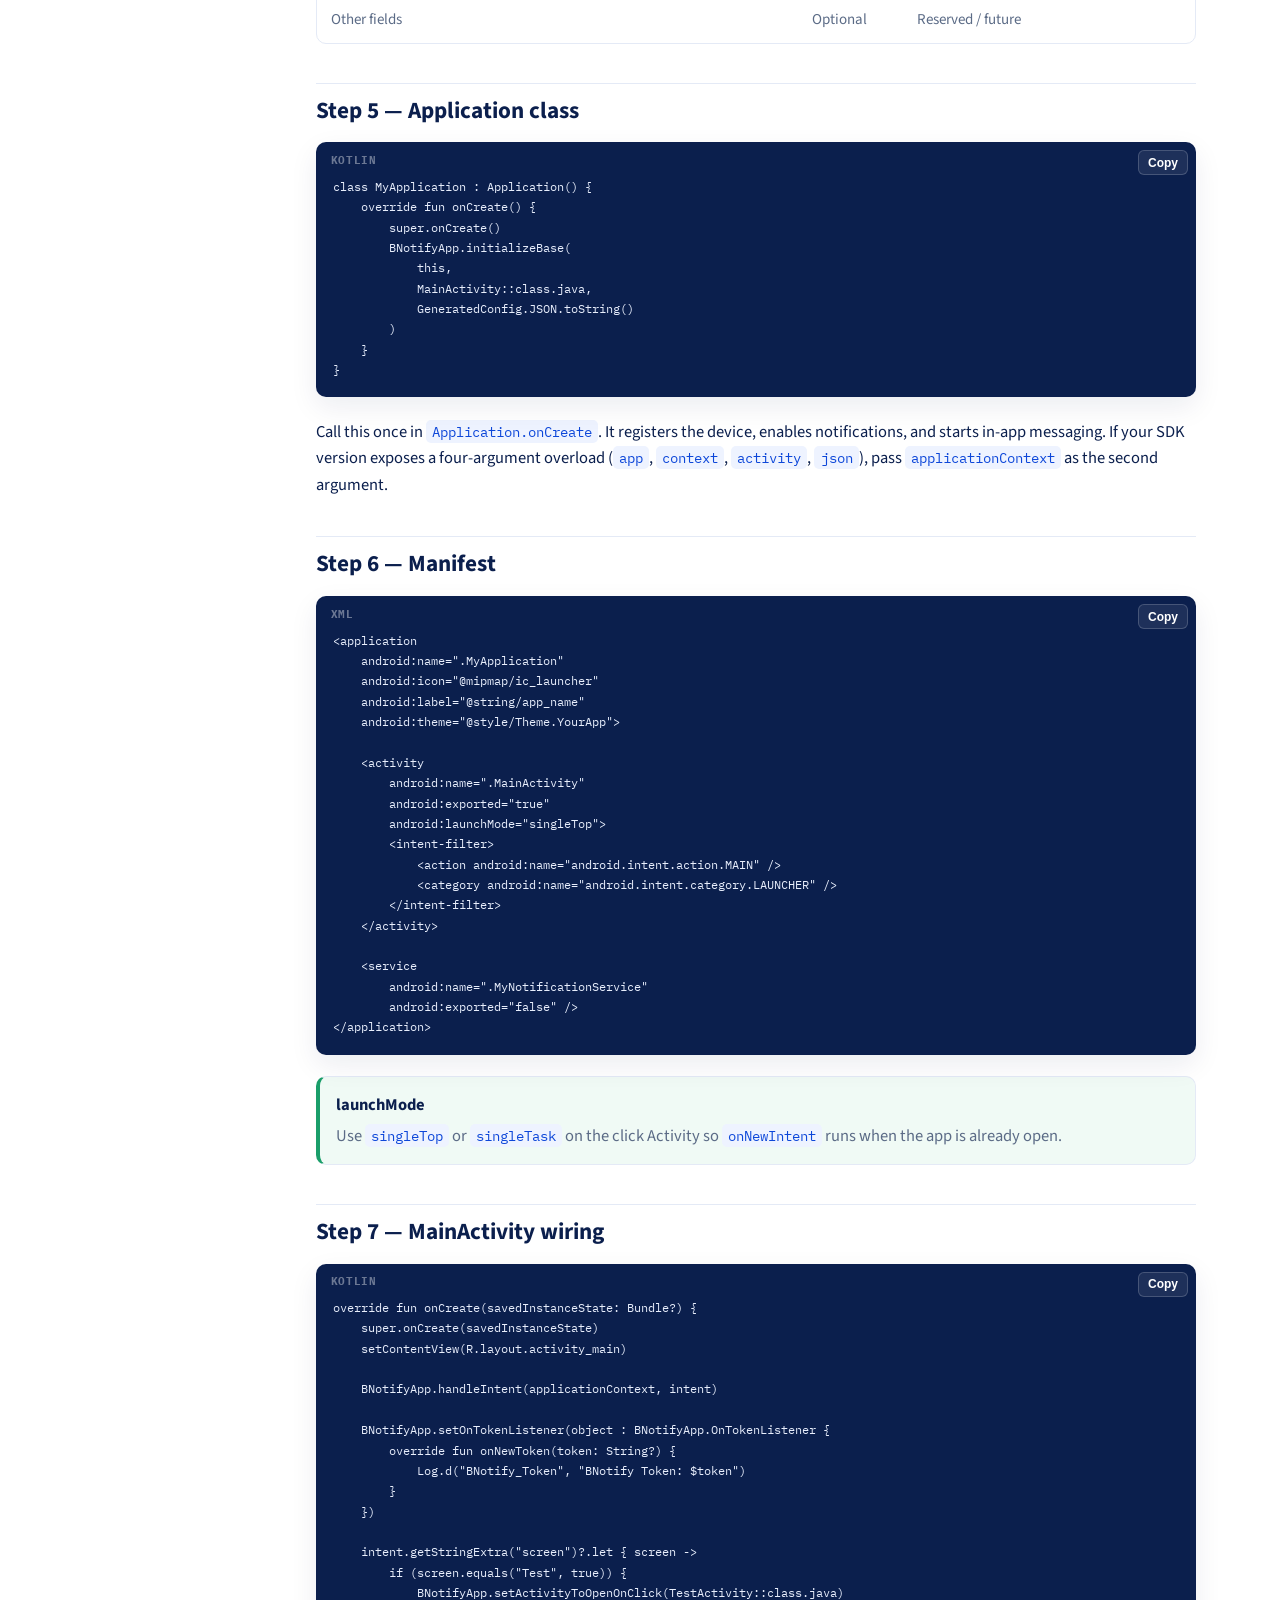
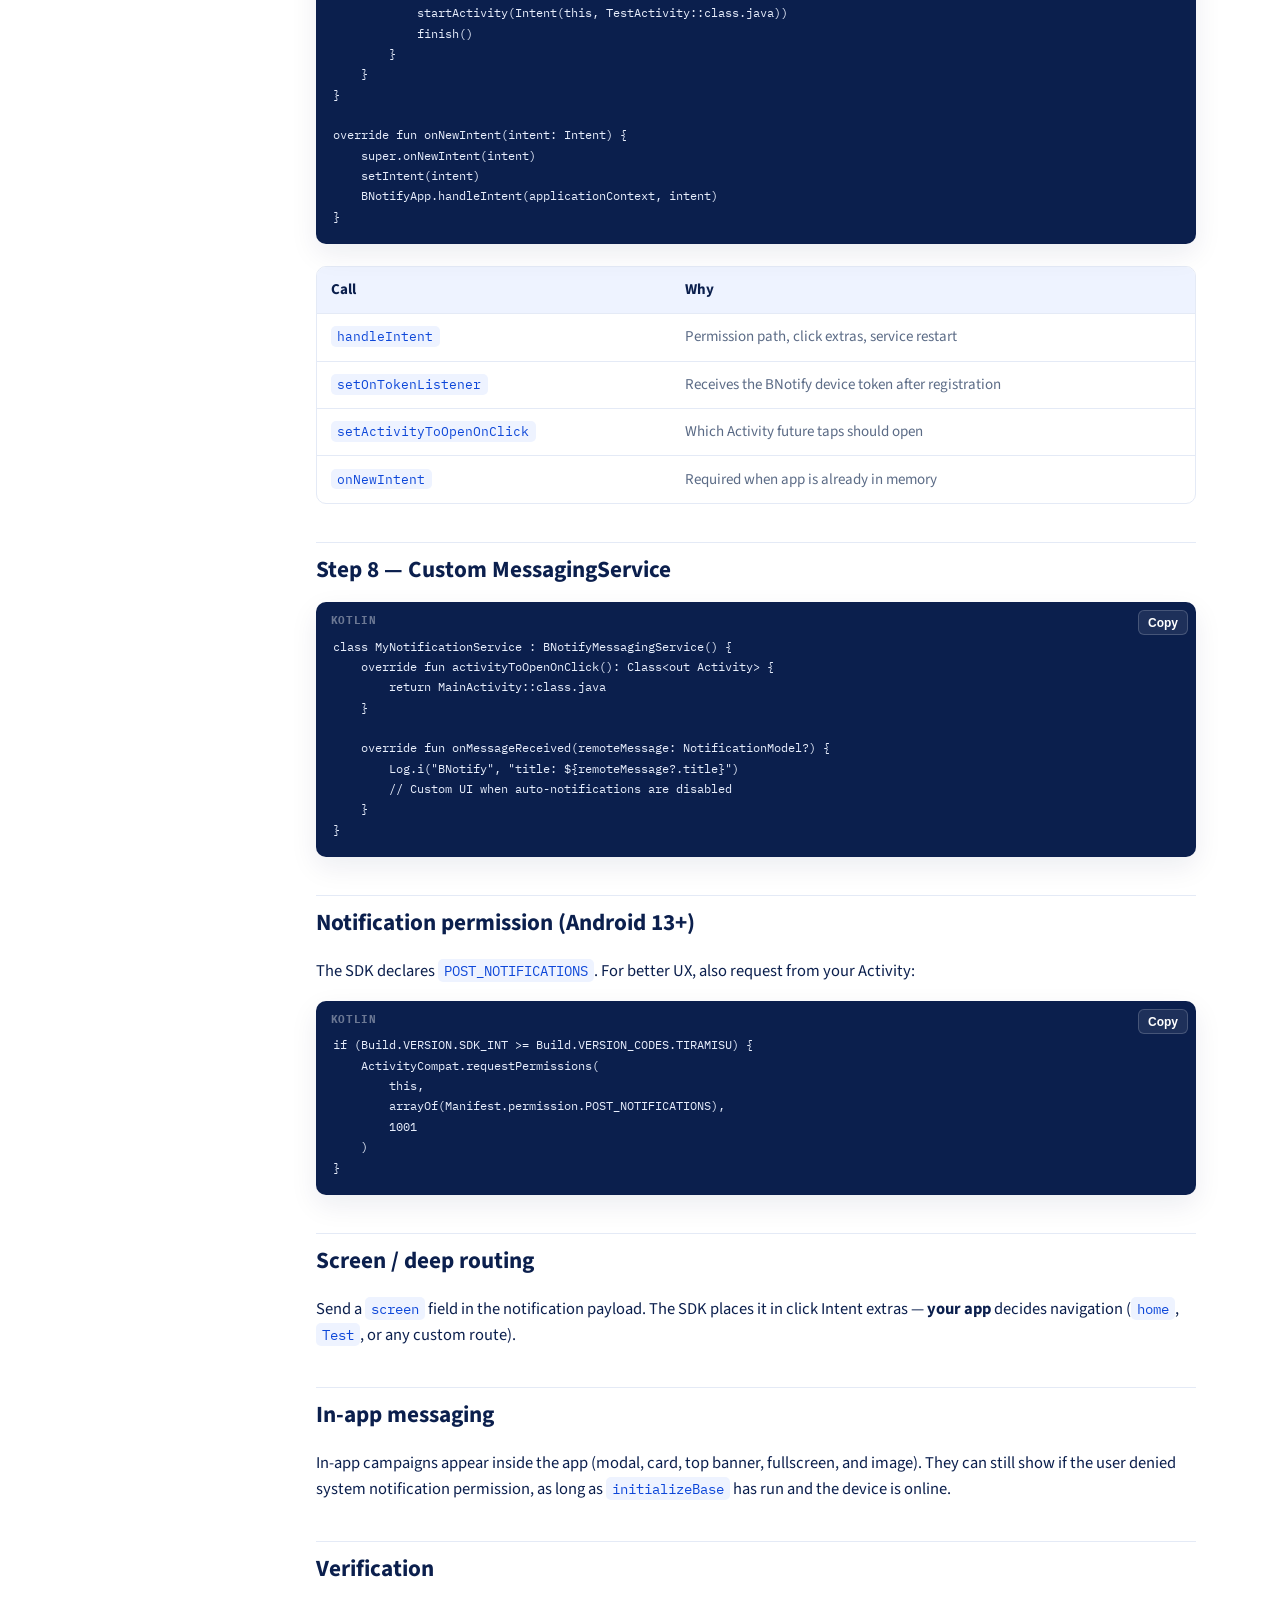
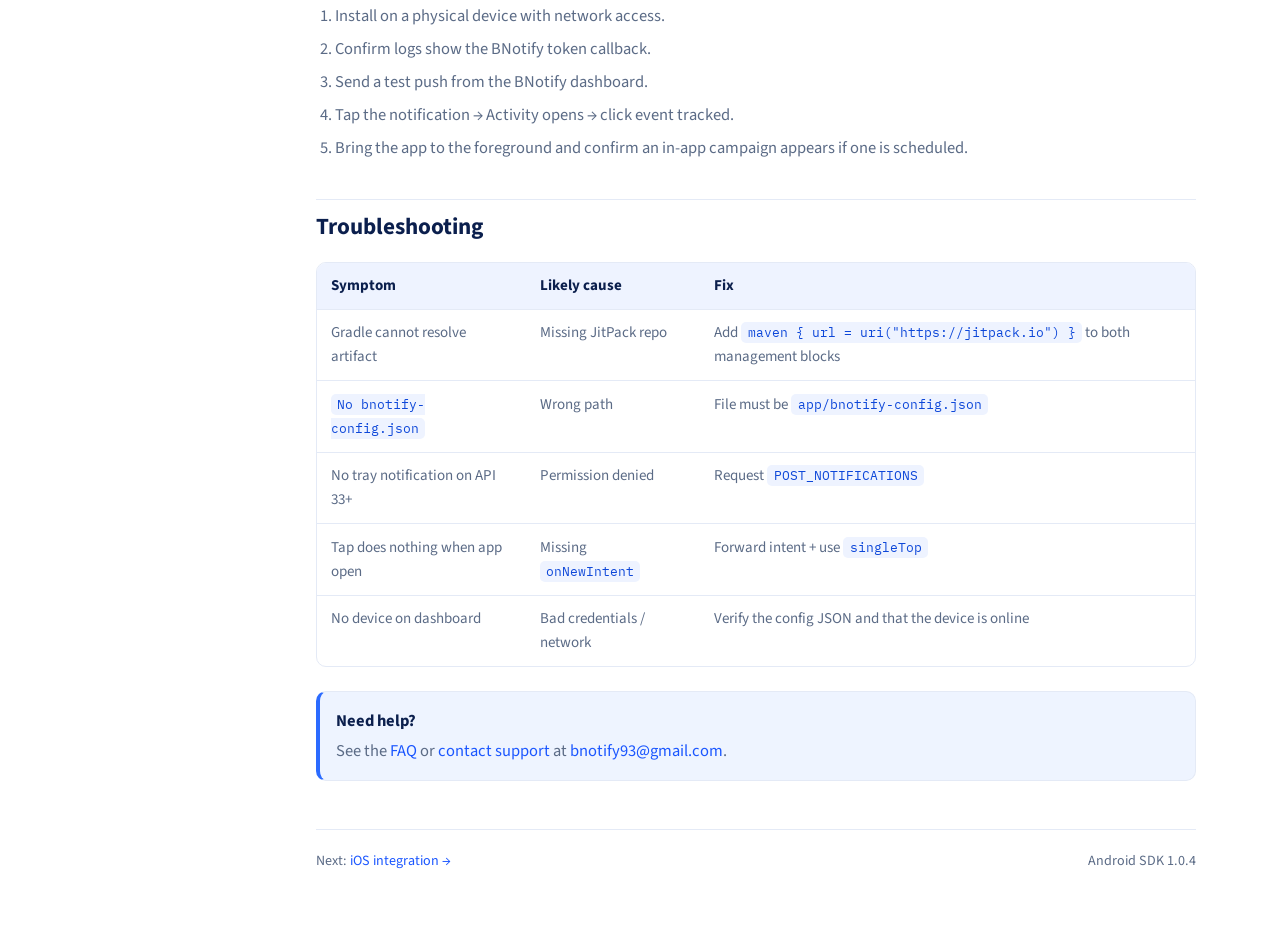
==== commit eea6891c: "Add BNotify Console Dashboard links across the docs. Point developers to https://console.bnotify.com" ====
--- a/android.html
+++ b/android.html
@@ -25,6 +25,7 @@
     </a>
     <div class="topbar-actions">
       <a class="topbar-link" href="https://bnotify.com/" target="_blank" rel="noopener">bnotify.com</a>
+      <a class="topbar-link" href="https://console.bnotify.com/projects" target="_blank" rel="noopener">Console</a>
       <a class="topbar-link" href="faq.html">FAQ</a>
       <a class="topbar-link" href="contact.html">Contact</a>
       <a class="btn btn-primary" href="https://jitpack.io/#bnotify/bnotifysdk" target="_blank" rel="noopener">JitPack</a>
@@ -68,6 +69,7 @@
       </div>
       <div class="sidebar-section">
         <div class="sidebar-label">Support</div>
+        <a class="nav-link" href="https://console.bnotify.com/projects" target="_blank" rel="noopener">Console Dashboard</a>
         <a class="nav-link" data-page="faq.html" href="faq.html">FAQ</a>
         <a class="nav-link" data-page="contact.html" href="contact.html">Contact</a>
       </div>
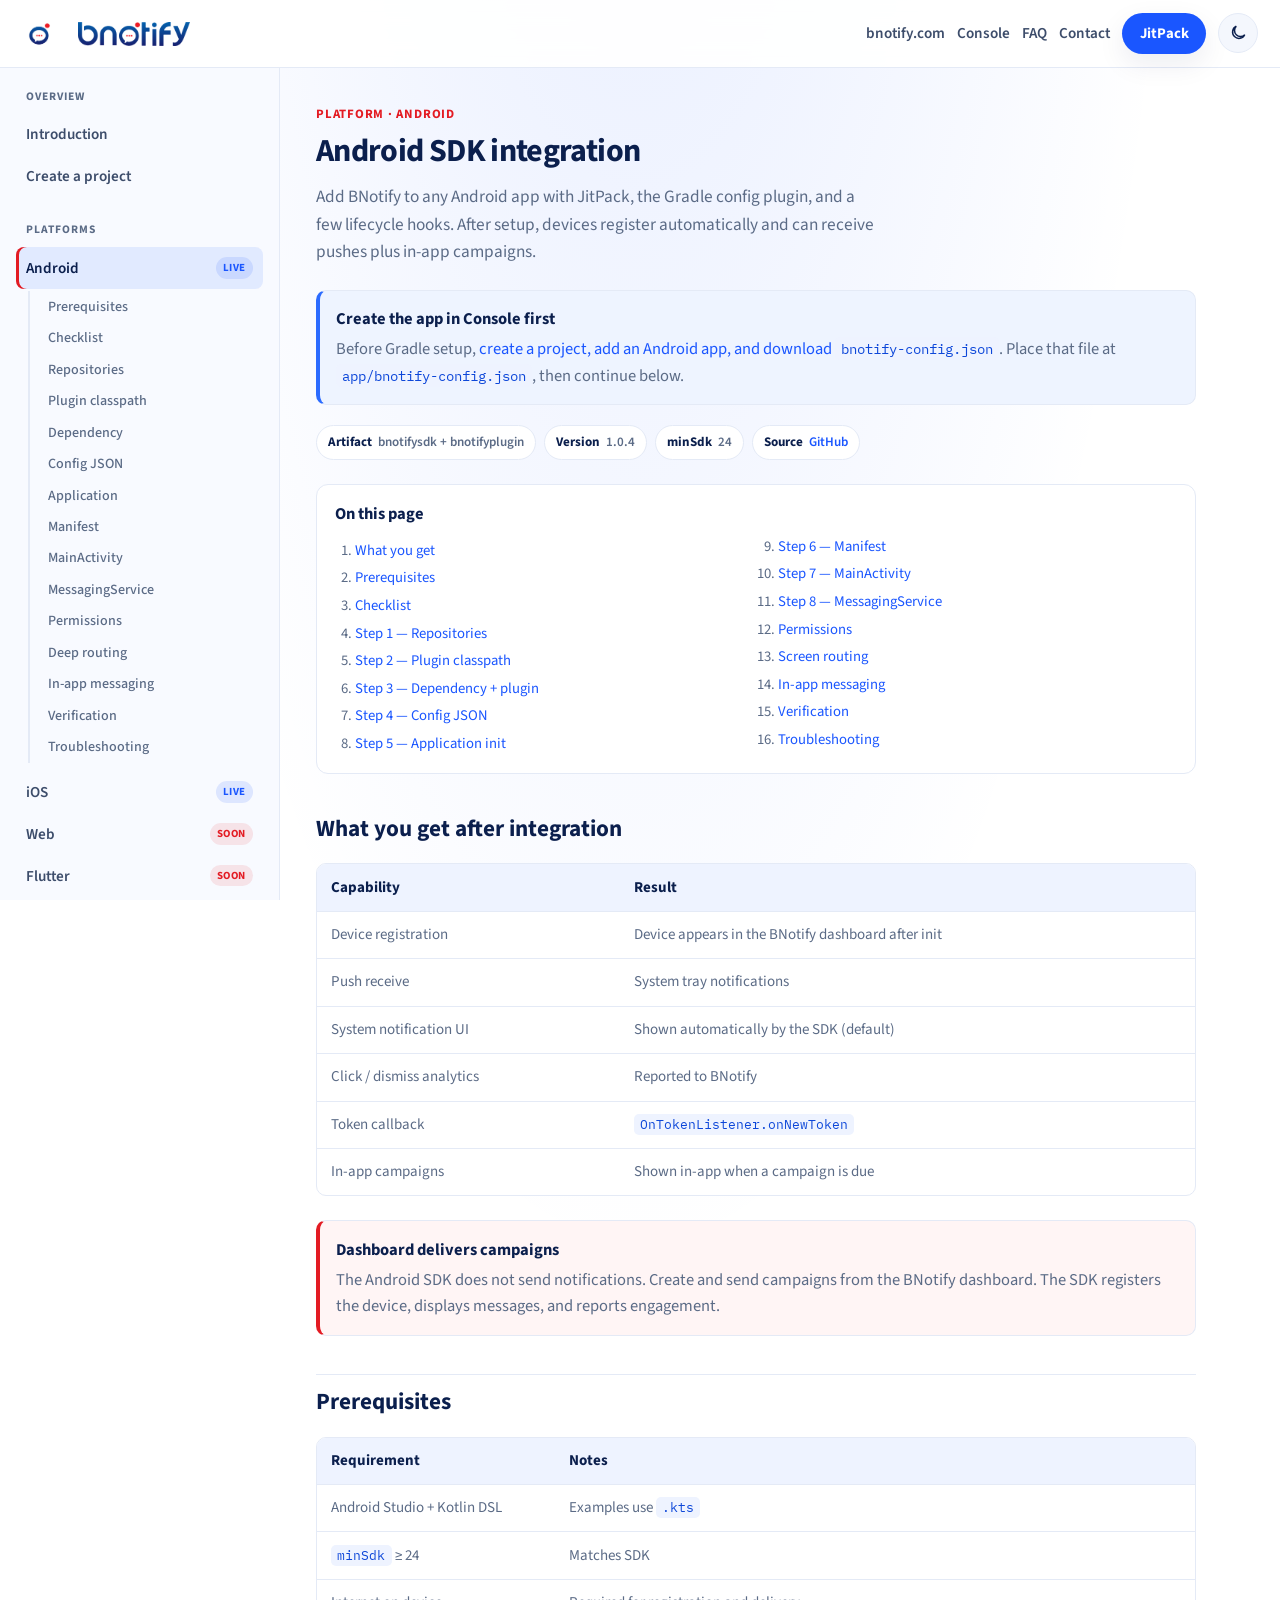
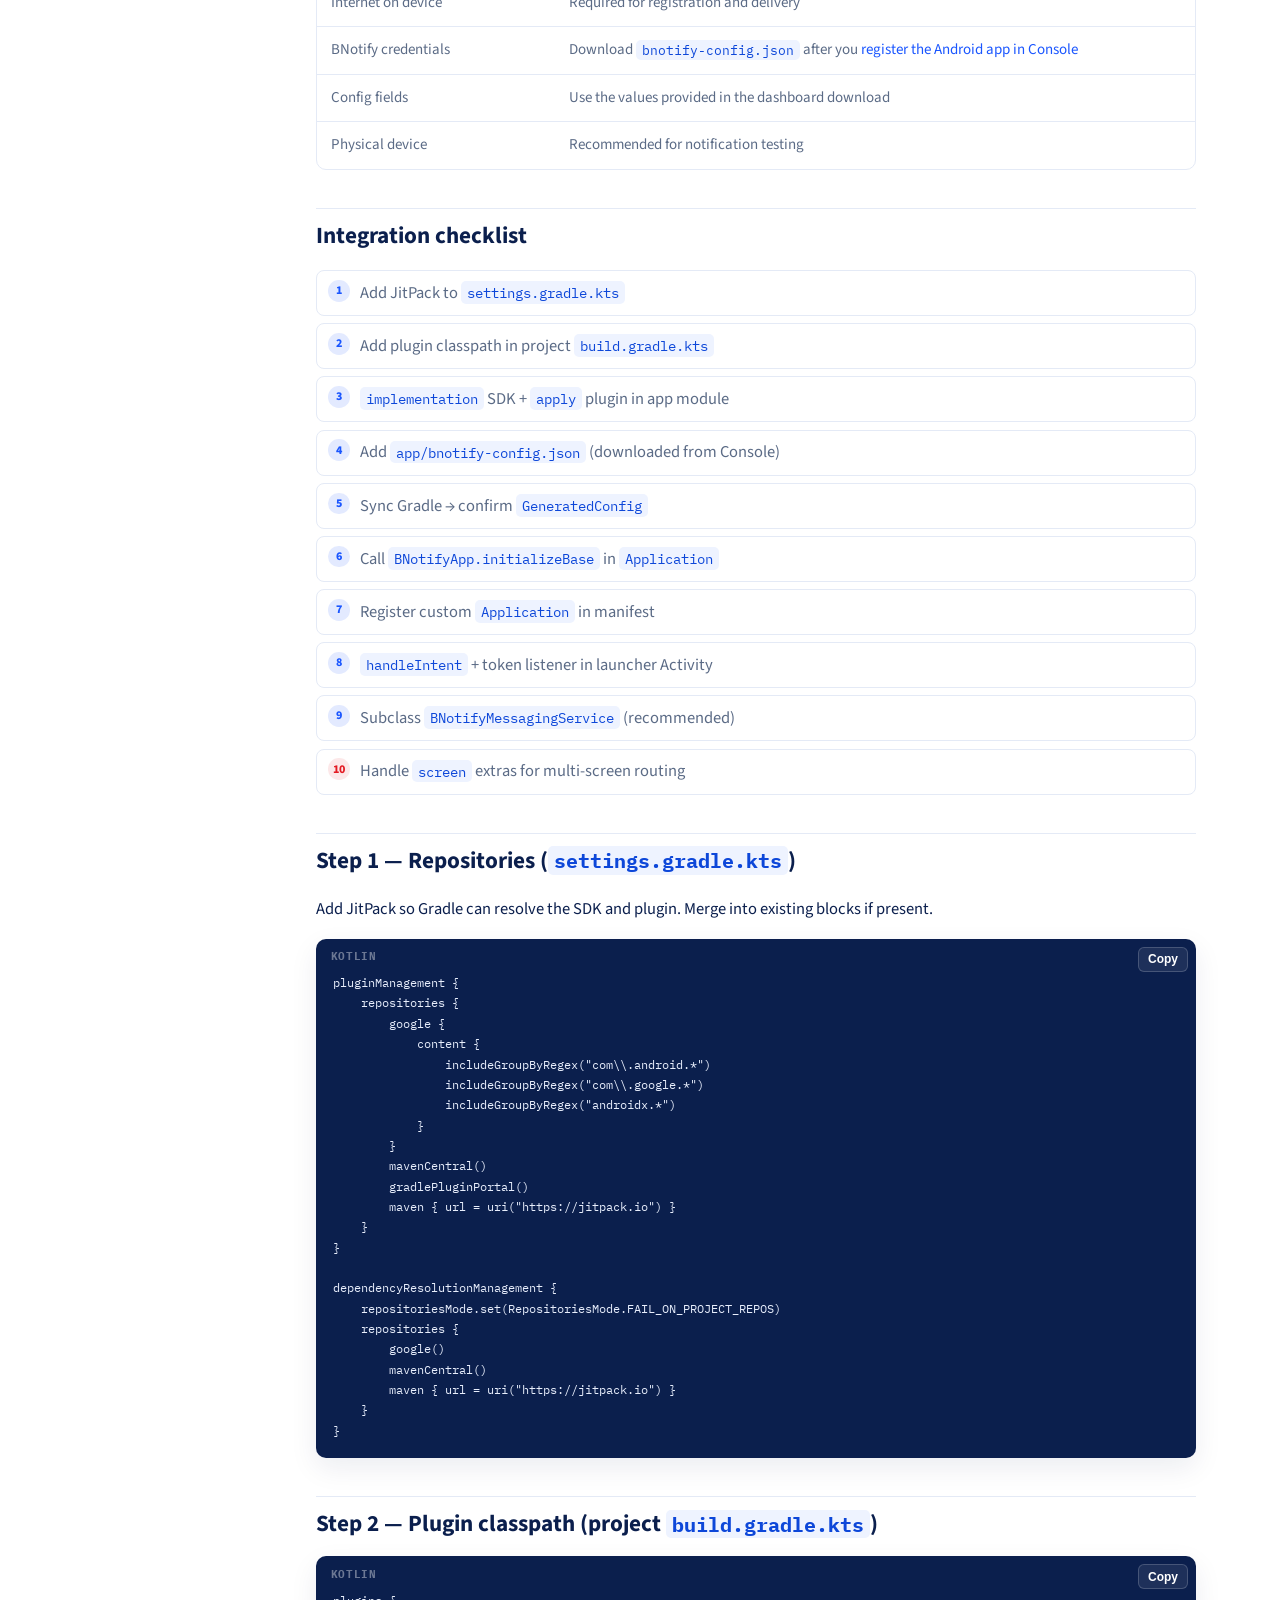
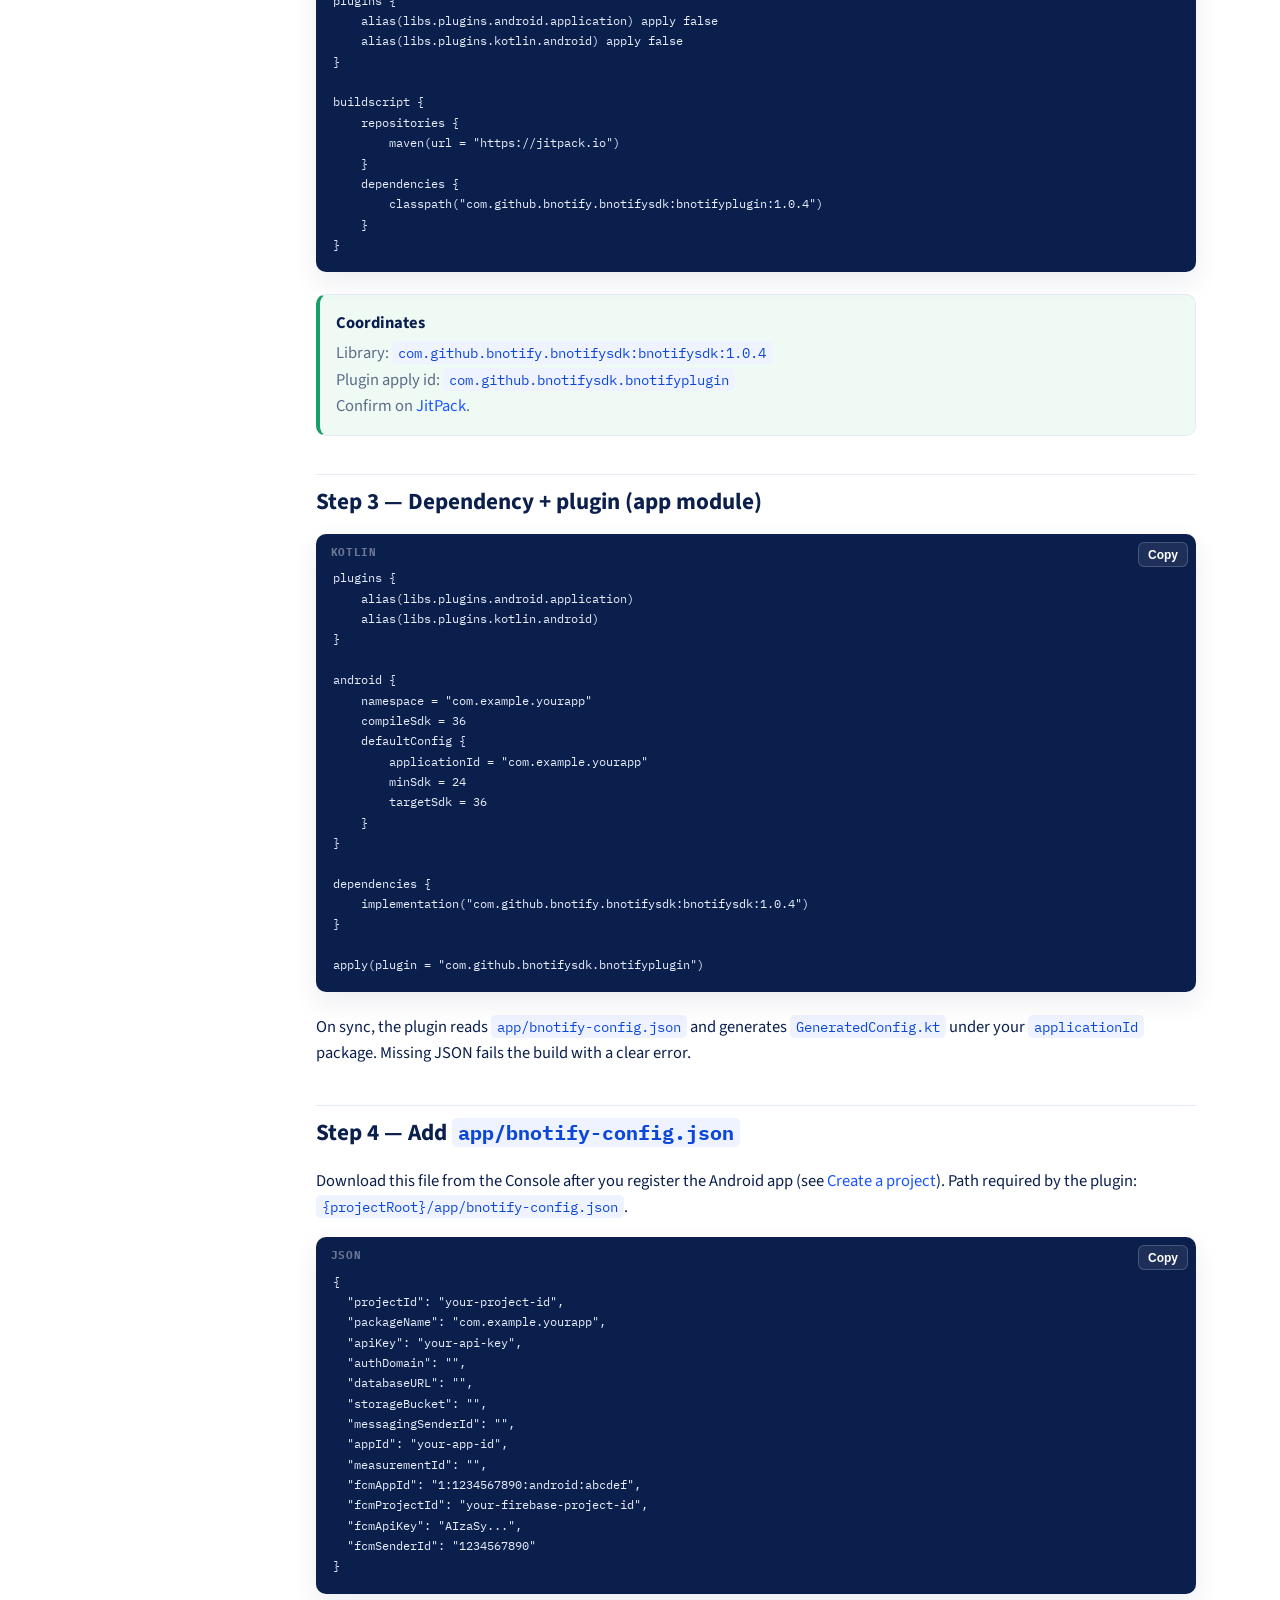
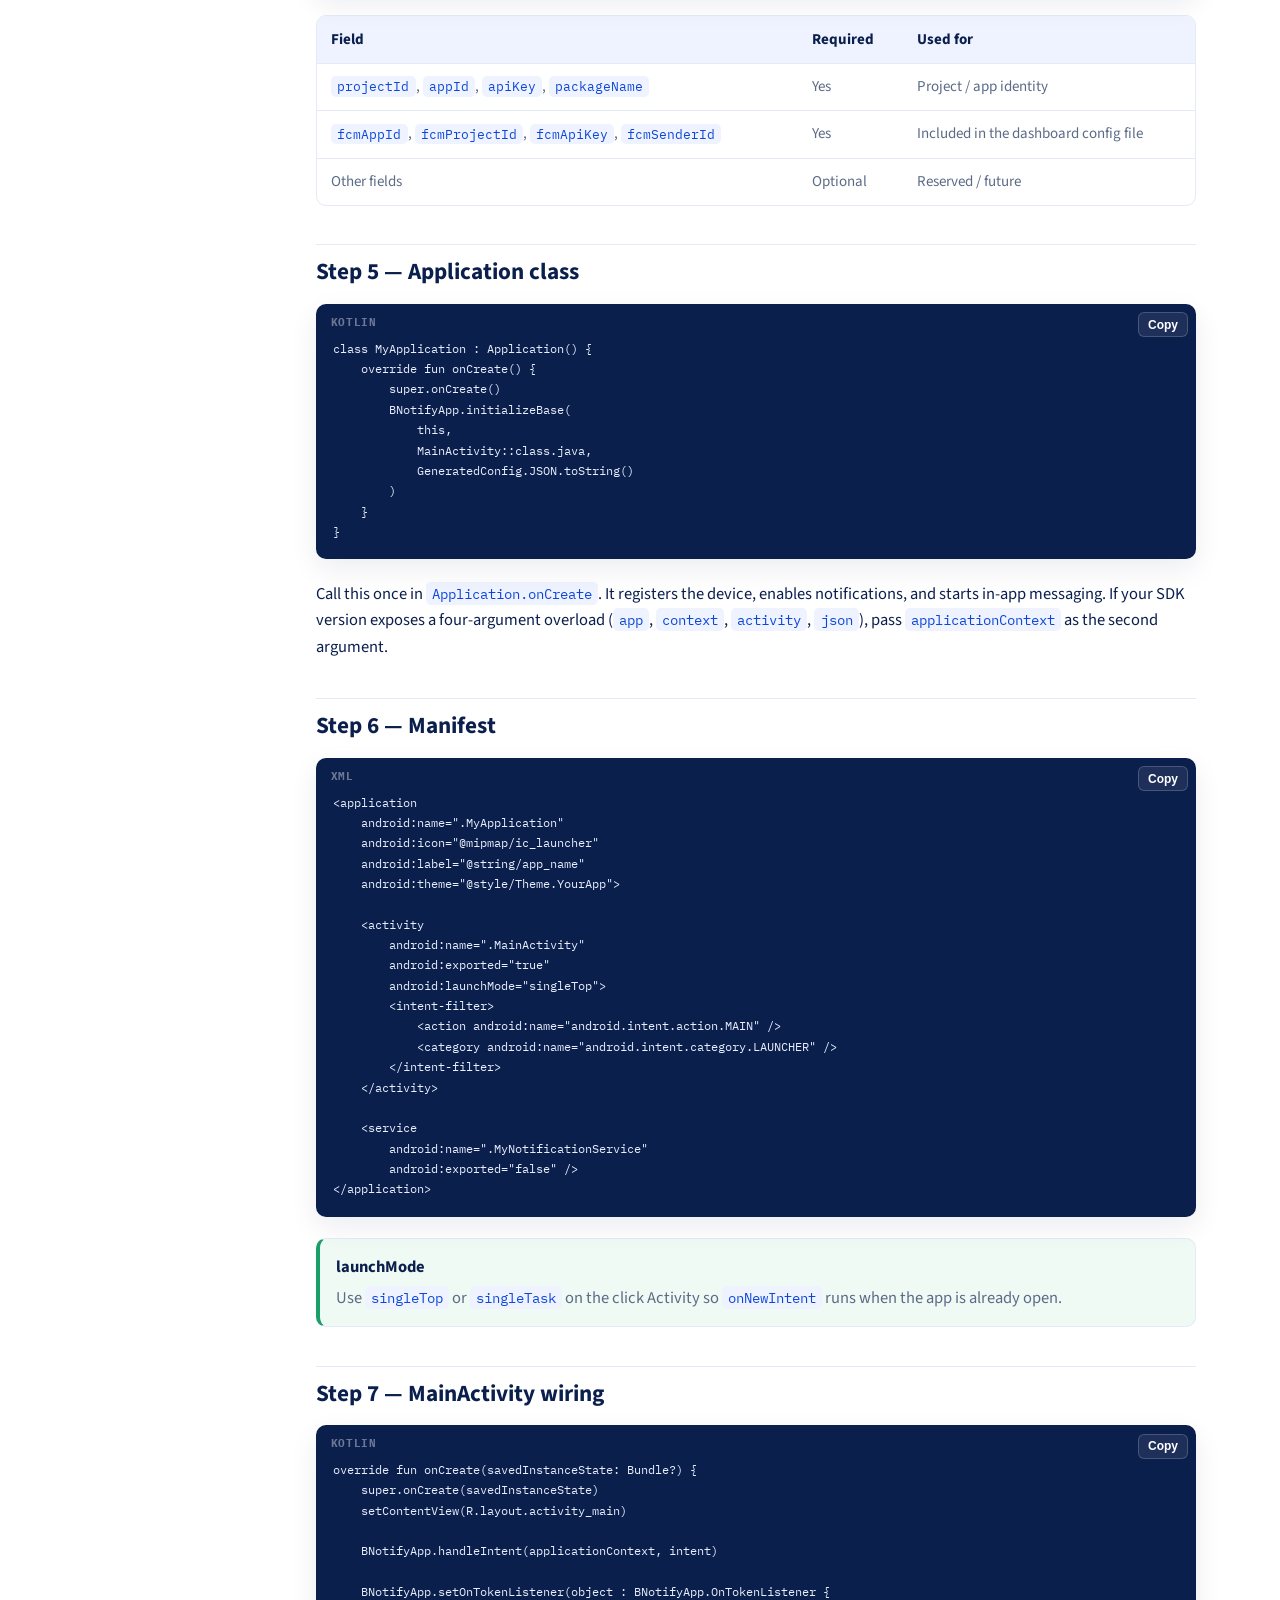
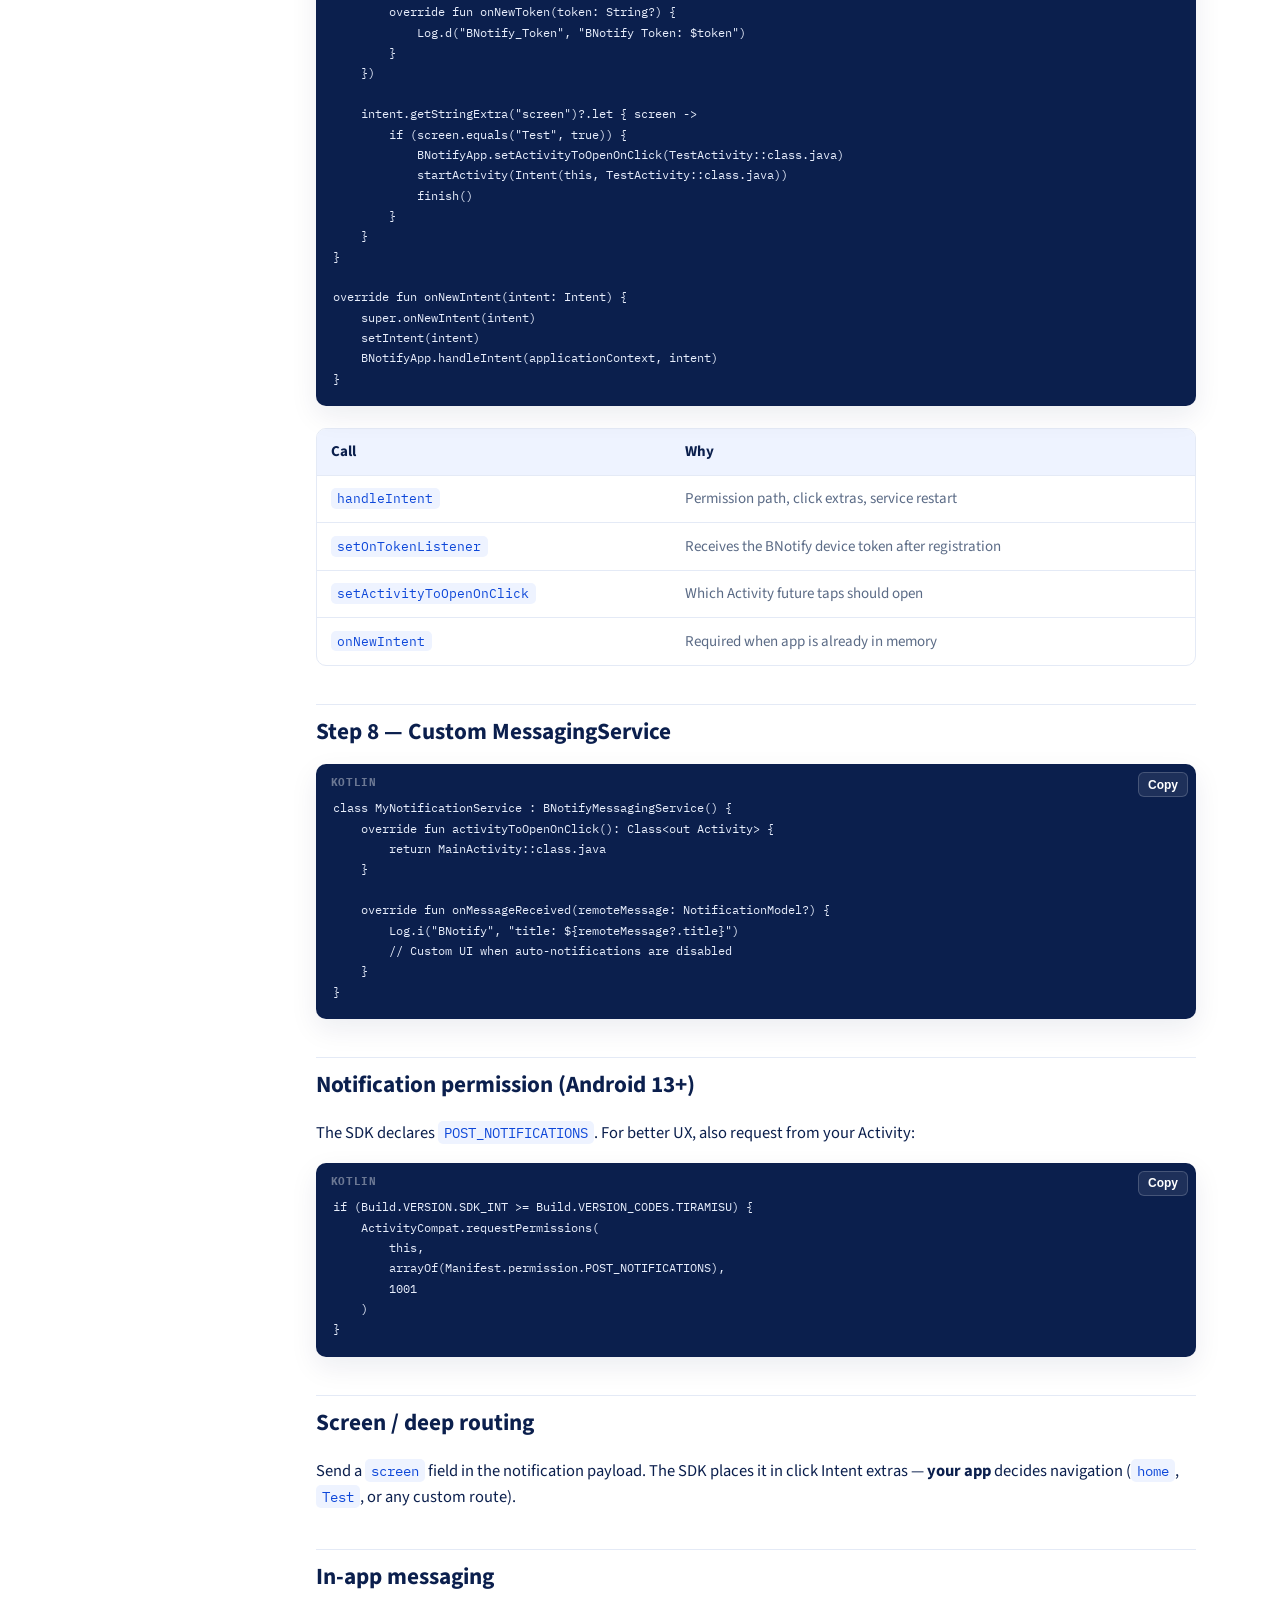
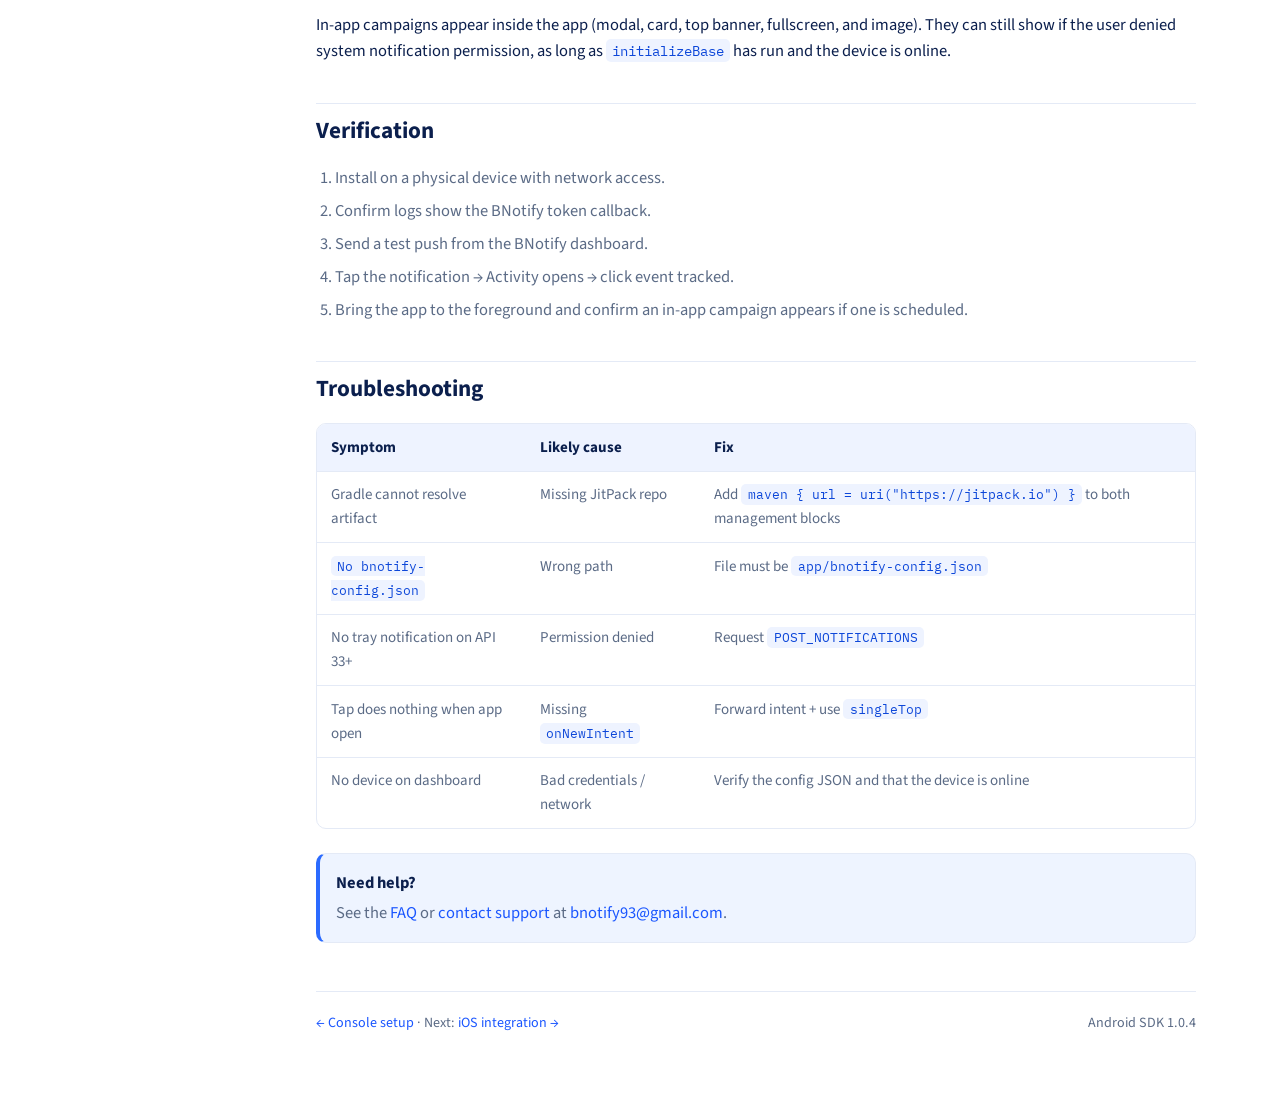
==== commit f36389ba: "Document Console project setup and add Web as coming soon. Walk through login, create project, add a" ====
--- a/android.html
+++ b/android.html
@@ -42,6 +42,7 @@
       <div class="sidebar-section">
         <div class="sidebar-label">Overview</div>
         <a class="nav-link" data-page="index.html" href="index.html">Introduction</a>
+        <a class="nav-link" data-page="console.html" href="console.html">Create a project</a>
       </div>
       <div class="sidebar-section">
         <div class="sidebar-label">Platforms</div>
@@ -64,6 +65,7 @@
           <a href="#troubleshoot">Troubleshooting</a>
         </div>
         <a class="nav-link" data-page="ios.html" href="ios.html">iOS <span class="badge badge-live">Live</span></a>
+        <a class="nav-link" data-page="web.html" href="web.html">Web <span class="badge badge-soon">Soon</span></a>
         <a class="nav-link" data-page="flutter.html" href="flutter.html">Flutter <span class="badge badge-soon">Soon</span></a>
         <a class="nav-link" data-page="react-native.html" href="react-native.html">React Native <span class="badge badge-soon">Soon</span></a>
       </div>
@@ -80,6 +82,11 @@
         <div class="page-kicker">Platform · Android</div>
         <h1>Android SDK integration</h1>
         <p class="lead">Add BNotify to any Android app with JitPack, the Gradle config plugin, and a few lifecycle hooks. After setup, devices register automatically and can receive pushes plus in-app campaigns.</p>
+
+        <div class="callout info">
+          <div class="callout-title">Create the app in Console first</div>
+          <p>Before Gradle setup, <a href="console.html">create a project, add an Android app, and download <code>bnotify-config.json</code></a>. Place that file at <code>app/bnotify-config.json</code>, then continue below.</p>
+        </div>
 
         <div class="meta-row">
           <span class="chip"><strong>Artifact</strong> bnotifysdk + bnotifyplugin</span>
@@ -137,7 +144,7 @@
               <tr><td>Android Studio + Kotlin DSL</td><td>Examples use <code>.kts</code></td></tr>
               <tr><td><code>minSdk</code> ≥ 24</td><td>Matches SDK</td></tr>
               <tr><td>Internet on device</td><td>Required for registration and delivery</td></tr>
-              <tr><td>BNotify credentials</td><td>Download <code>bnotify-config.json</code> from the dashboard</td></tr>
+              <tr><td>BNotify credentials</td><td>Download <code>bnotify-config.json</code> after you <a href="console.html">register the Android app in Console</a></td></tr>
               <tr><td>Config fields</td><td>Use the values provided in the dashboard download</td></tr>
               <tr><td>Physical device</td><td>Recommended for notification testing</td></tr>
             </tbody>
@@ -149,7 +156,7 @@
           <li><span class="mark">1</span><span>Add JitPack to <code>settings.gradle.kts</code></span></li>
           <li><span class="mark">2</span><span>Add plugin classpath in project <code>build.gradle.kts</code></span></li>
           <li><span class="mark">3</span><span><code>implementation</code> SDK + <code>apply</code> plugin in app module</span></li>
-          <li><span class="mark">4</span><span>Add <code>app/bnotify-config.json</code></span></li>
+          <li><span class="mark">4</span><span>Add <code>app/bnotify-config.json</code> (downloaded from Console)</span></li>
           <li><span class="mark">5</span><span>Sync Gradle → confirm <code>GeneratedConfig</code></span></li>
           <li><span class="mark">6</span><span>Call <code>BNotifyApp.initializeBase</code> in <code>Application</code></span></li>
           <li><span class="mark">7</span><span>Register custom <code>Application</code> in manifest</span></li>
@@ -240,8 +247,8 @@
         </div>
         <p>On sync, the plugin reads <code>app/bnotify-config.json</code> and generates <code>GeneratedConfig.kt</code> under your <code>applicationId</code> package. Missing JSON fails the build with a clear error.</p>
 
-        <h2 id="step-4">Step 4 — Create <code>app/bnotify-config.json</code></h2>
-        <p>Path required by the plugin: <code>{projectRoot}/app/bnotify-config.json</code>.</p>
+        <h2 id="step-4">Step 4 — Add <code>app/bnotify-config.json</code></h2>
+        <p>Download this file from the Console after you register the Android app (see <a href="console.html#config">Create a project</a>). Path required by the plugin: <code>{projectRoot}/app/bnotify-config.json</code>.</p>
         <div class="pre-wrap">
           <span class="lang">JSON</span>
           <button class="copy-btn" type="button">Copy</button>
@@ -427,7 +434,7 @@
         </div>
 
         <footer class="footer">
-          <span>Next: <a href="ios.html">iOS integration →</a></span>
+          <span><a href="console.html">← Console setup</a> · Next: <a href="ios.html">iOS integration →</a></span>
           <span>Android SDK 1.0.4</span>
         </footer>
       </div>
--- a/assets/css/docs.css
+++ b/assets/css/docs.css
@@ -832,6 +832,29 @@
   filter: none;
 }
 
+.doc-figure {
+  margin: 1rem 0 1.6rem;
+  border: 1px solid var(--bn-line);
+  border-radius: 12px;
+  overflow: hidden;
+  background: var(--bn-surface);
+  box-shadow: var(--bn-shadow);
+}
+
+.doc-figure img {
+  display: block;
+  width: 100%;
+  height: auto;
+  background: #f4f7fd;
+}
+
+.doc-figure figcaption {
+  padding: 0.7rem 0.95rem;
+  font-size: 0.88rem;
+  color: var(--bn-muted);
+  border-top: 1px solid var(--bn-line);
+}
+
 .faq details {
   background: var(--bn-surface);
   border: 1px solid var(--bn-line);
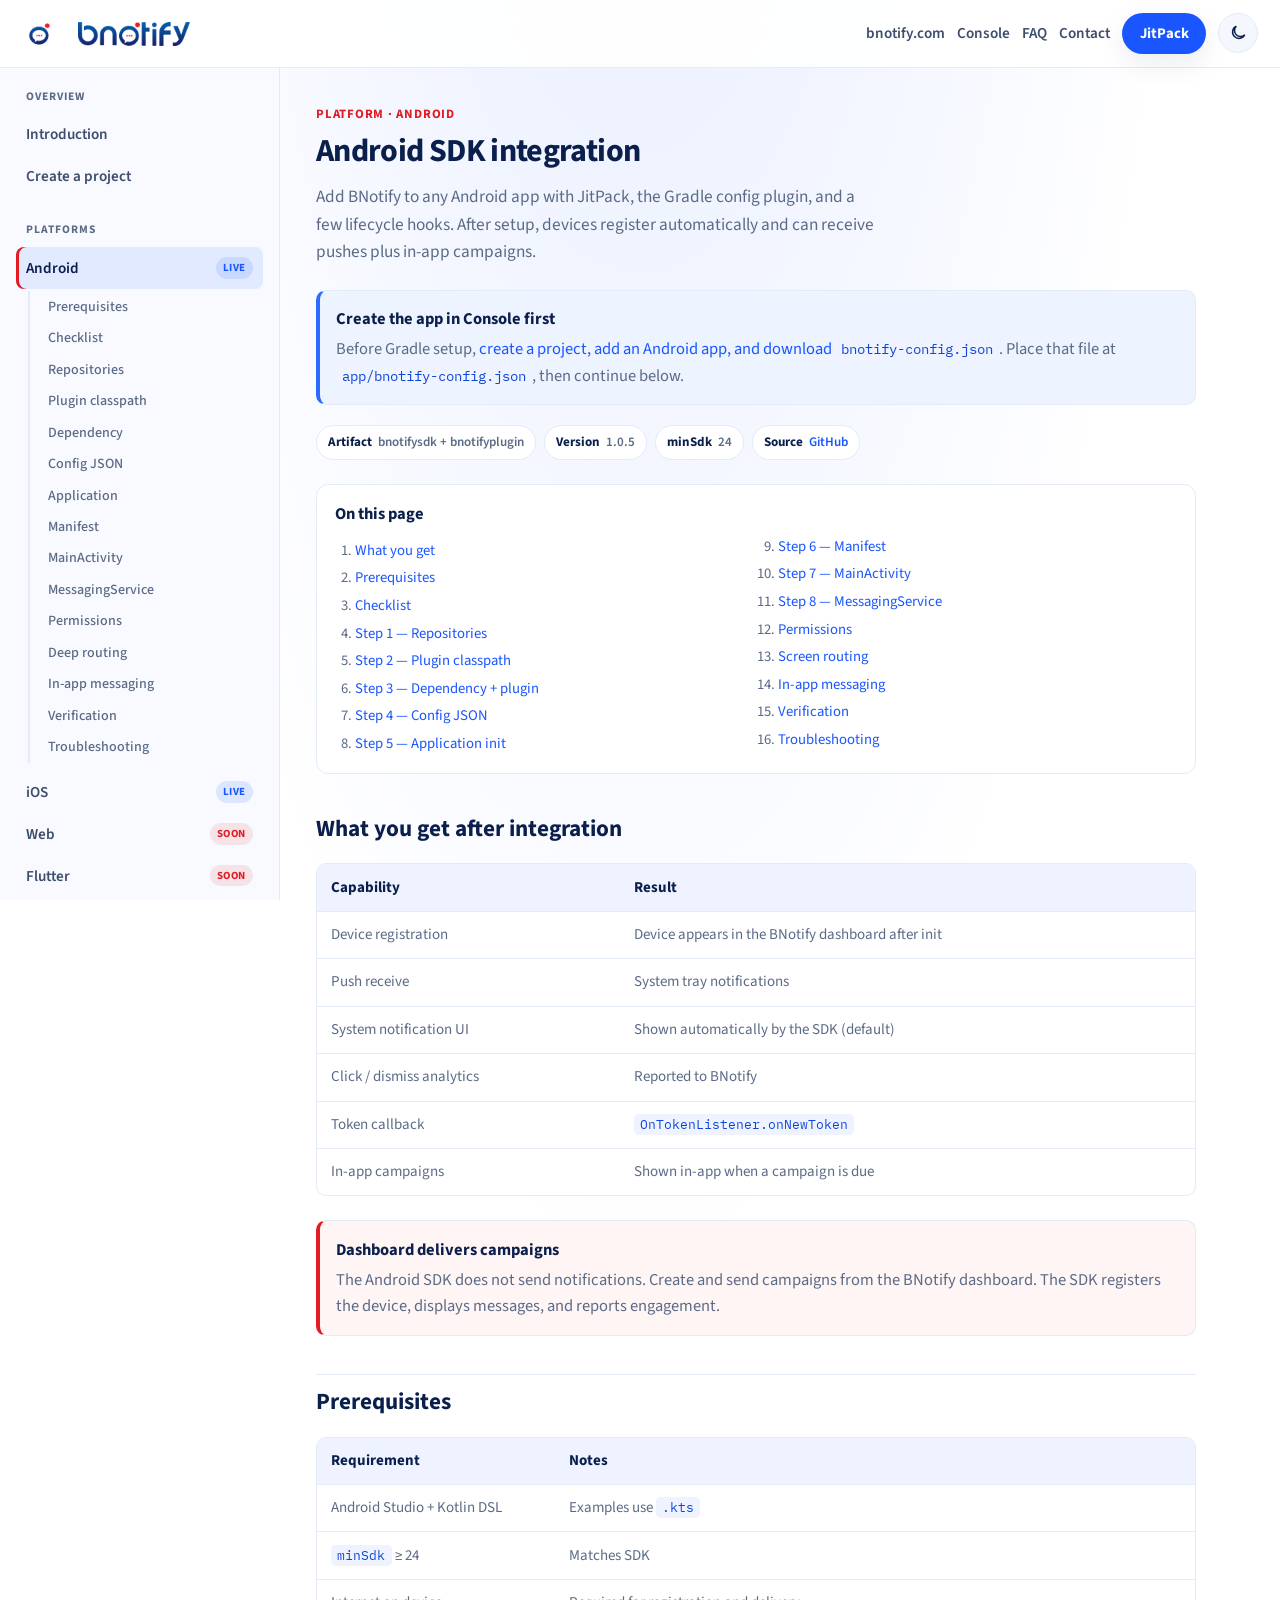
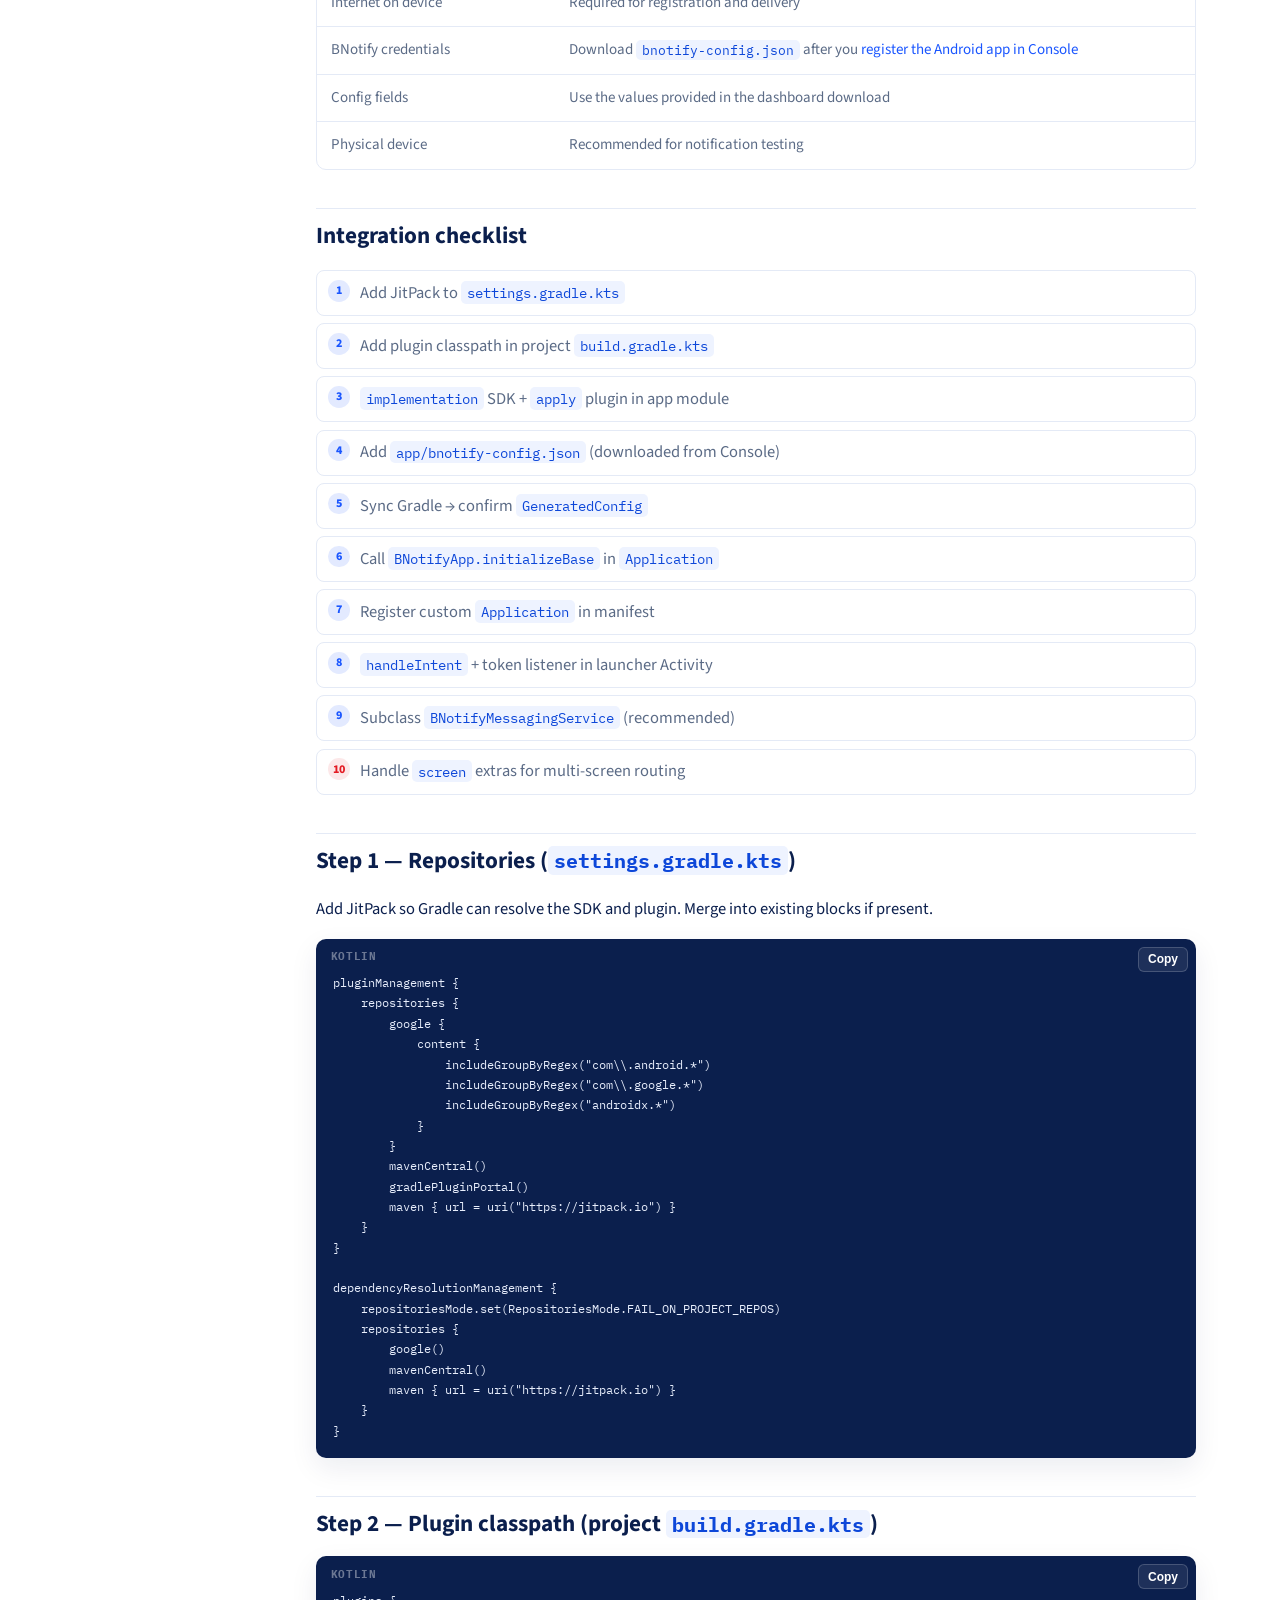
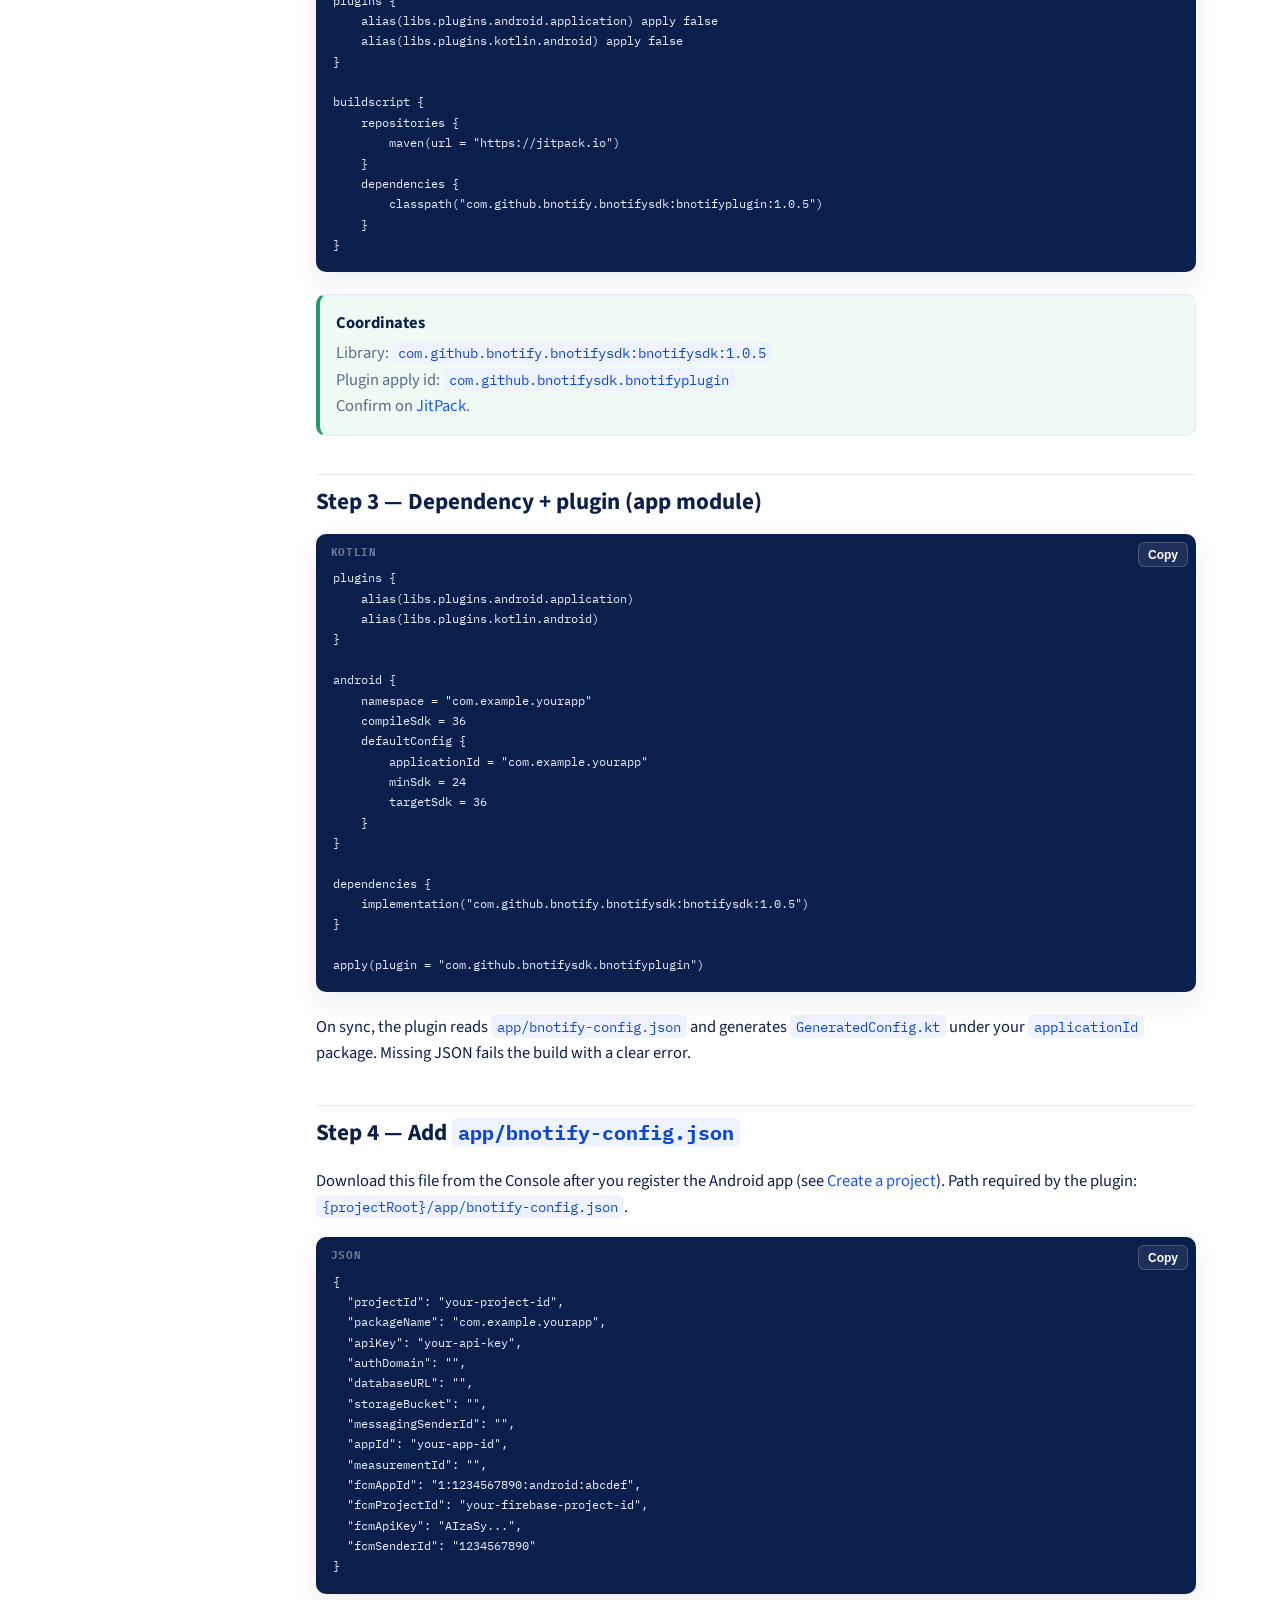
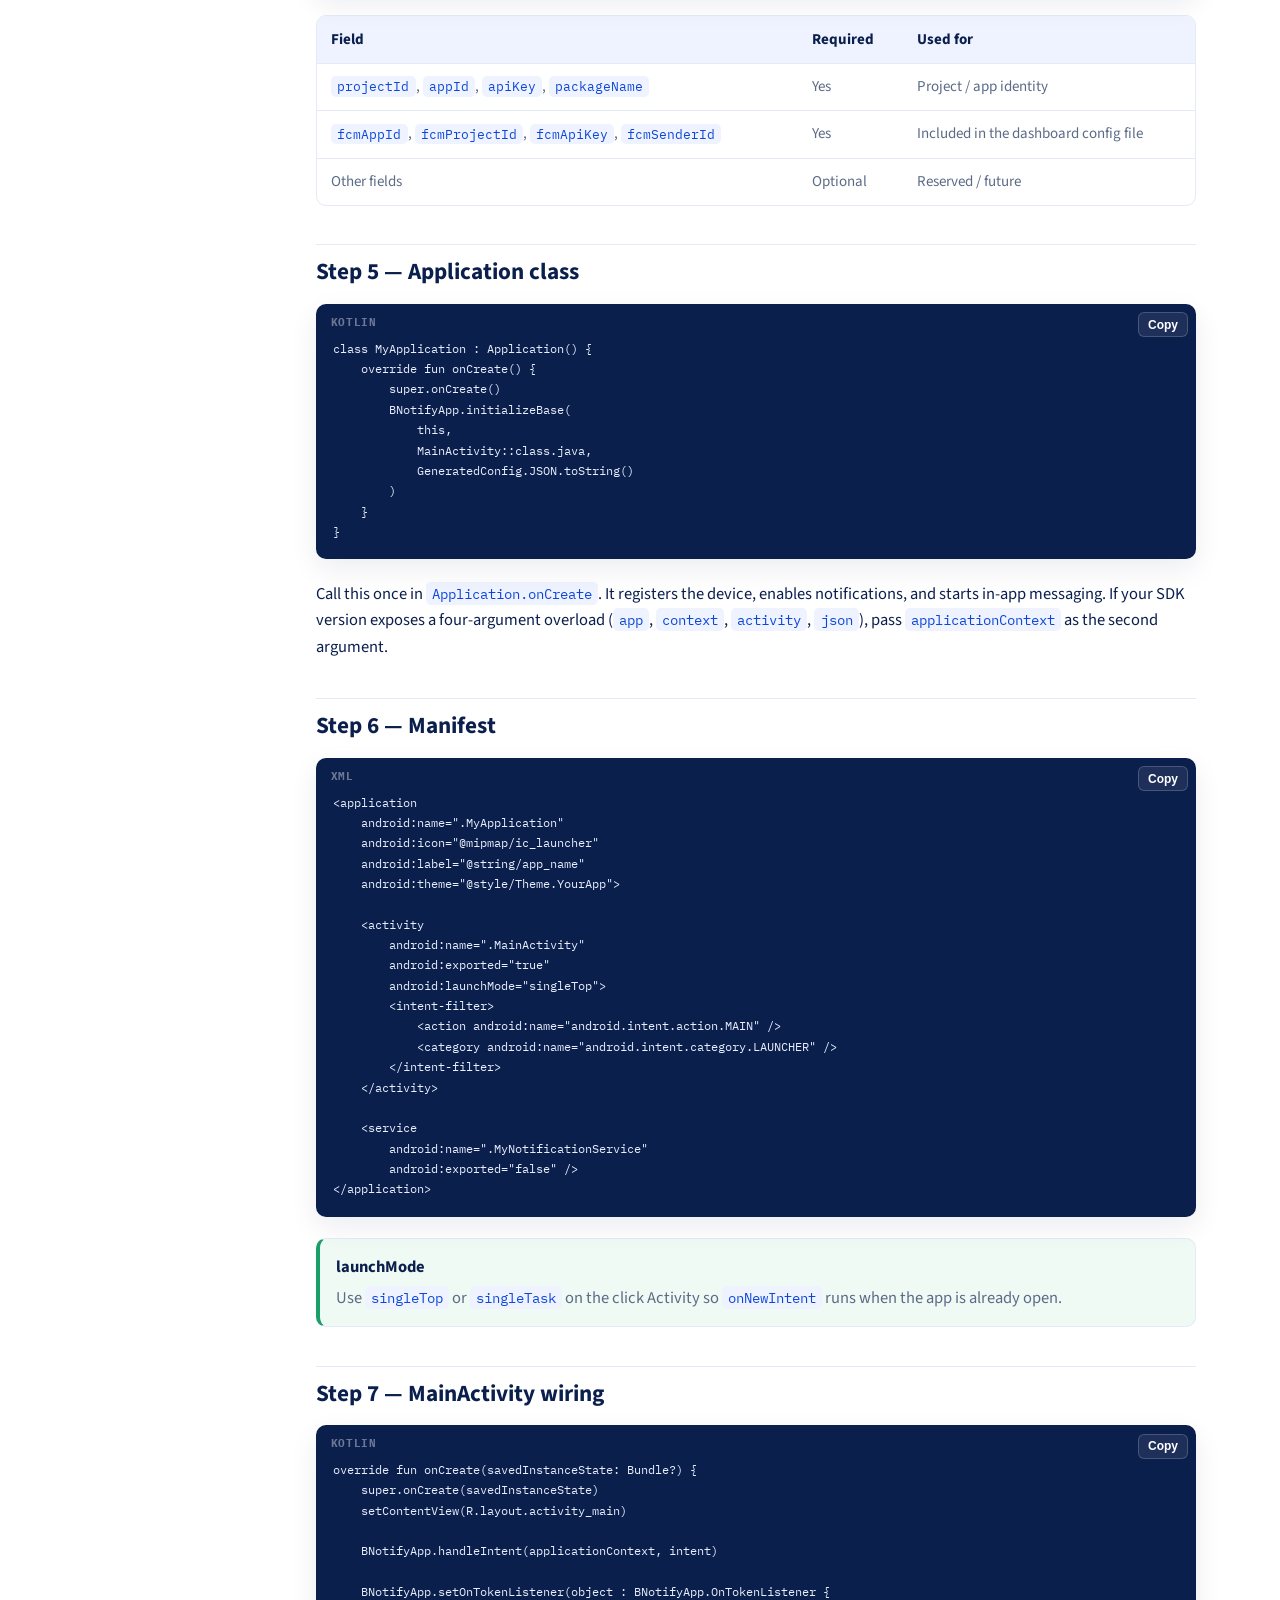
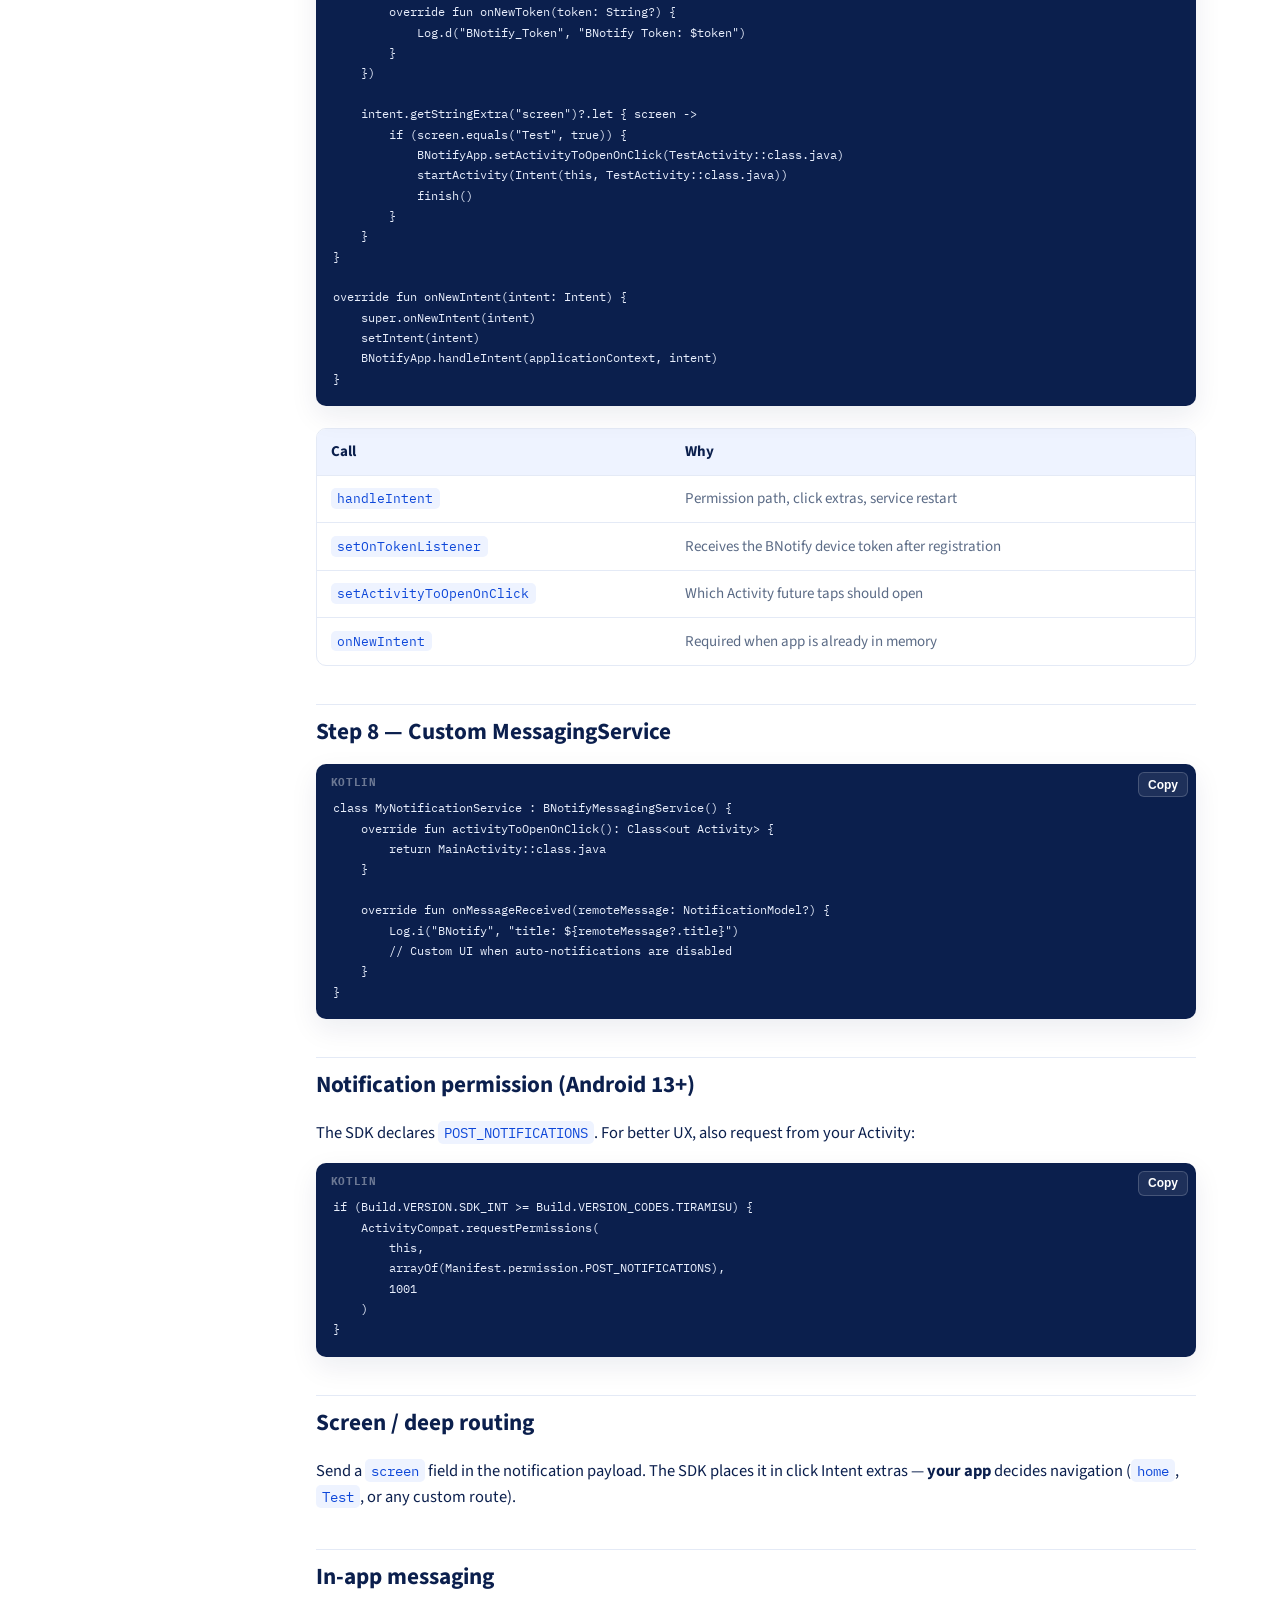
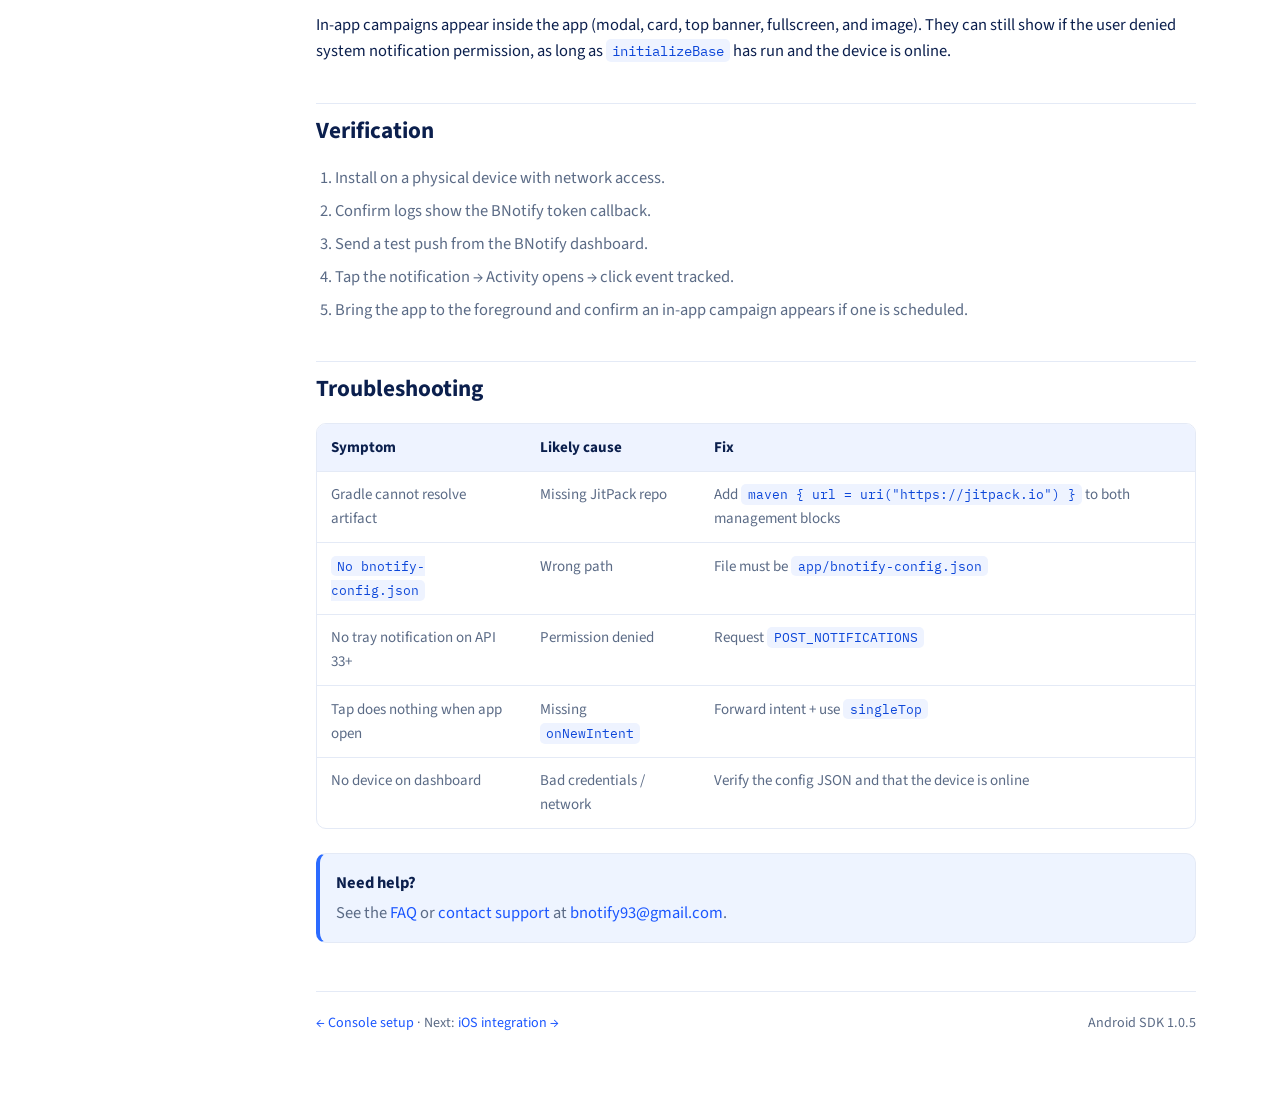
==== commit 933e2566: "Document Android SDK 1.0.5 on JitPack. Co-authored-by: Cursor <cursoragent@cursor.com>" ====
--- a/android.html
+++ b/android.html
@@ -90,7 +90,7 @@
 
         <div class="meta-row">
           <span class="chip"><strong>Artifact</strong> bnotifysdk + bnotifyplugin</span>
-          <span class="chip"><strong>Version</strong> 1.0.4</span>
+          <span class="chip"><strong>Version</strong> 1.0.5</span>
           <span class="chip"><strong>minSdk</strong> 24</span>
           <span class="chip"><strong>Source</strong> <a href="https://github.com/bnotify/bnotifysdk" target="_blank" rel="noopener">GitHub</a></span>
         </div>
@@ -209,13 +209,13 @@
         maven(url = "https://jitpack.io")
     }
     dependencies {
-        classpath("com.github.bnotify.bnotifysdk:bnotifyplugin:1.0.4")
+        classpath("com.github.bnotify.bnotifysdk:bnotifyplugin:1.0.5")
     }
 }</code></pre>
         </div>
         <div class="callout tip">
           <div class="callout-title">Coordinates</div>
-          <p>Library: <code>com.github.bnotify.bnotifysdk:bnotifysdk:1.0.4</code><br />
+          <p>Library: <code>com.github.bnotify.bnotifysdk:bnotifysdk:1.0.5</code><br />
           Plugin apply id: <code>com.github.bnotifysdk.bnotifyplugin</code><br />
           Confirm on <a href="https://jitpack.io/#bnotify/bnotifysdk" target="_blank" rel="noopener">JitPack</a>.</p>
         </div>
@@ -240,7 +240,7 @@
 }
 
 dependencies {
-    implementation("com.github.bnotify.bnotifysdk:bnotifysdk:1.0.4")
+    implementation("com.github.bnotify.bnotifysdk:bnotifysdk:1.0.5")
 }
 
 apply(plugin = "com.github.bnotifysdk.bnotifyplugin")</code></pre>
@@ -435,7 +435,7 @@
 
         <footer class="footer">
           <span><a href="console.html">← Console setup</a> · Next: <a href="ios.html">iOS integration →</a></span>
-          <span>Android SDK 1.0.4</span>
+          <span>Android SDK 1.0.5</span>
         </footer>
       </div>
     </main>
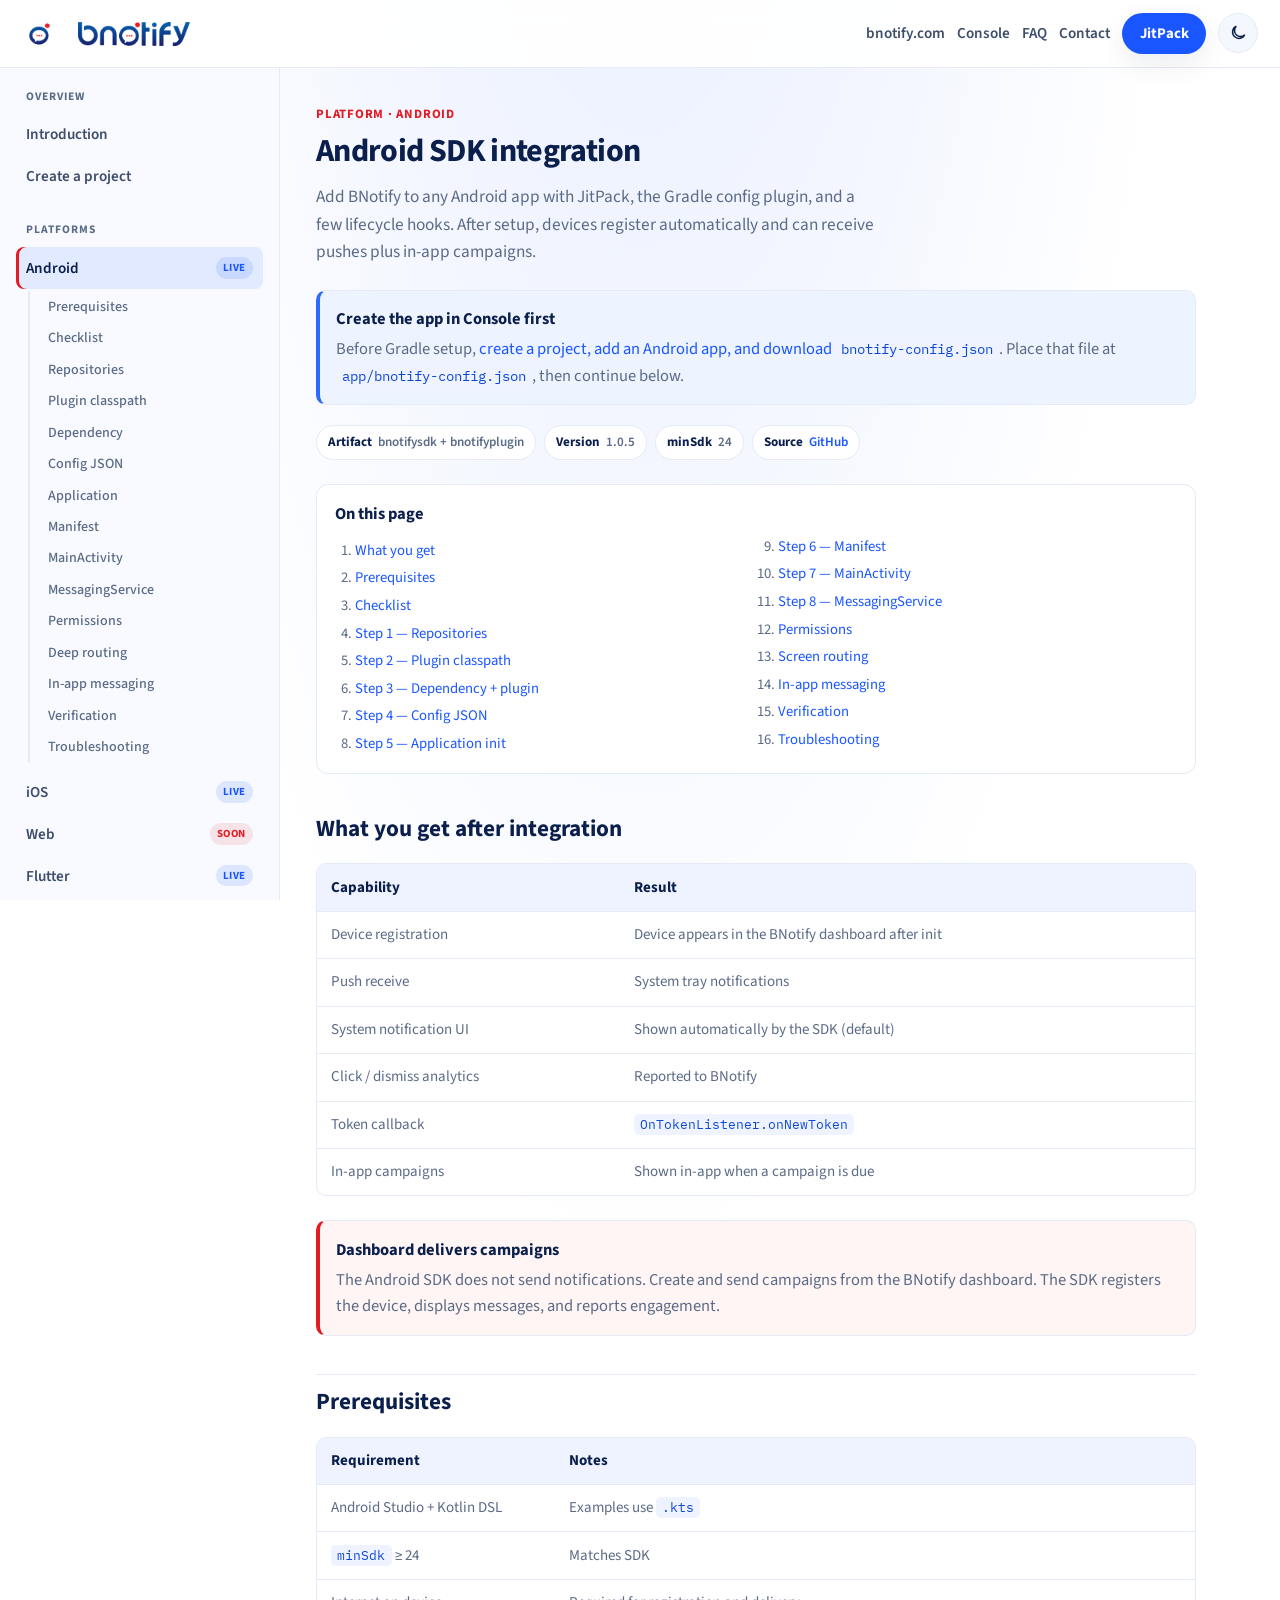
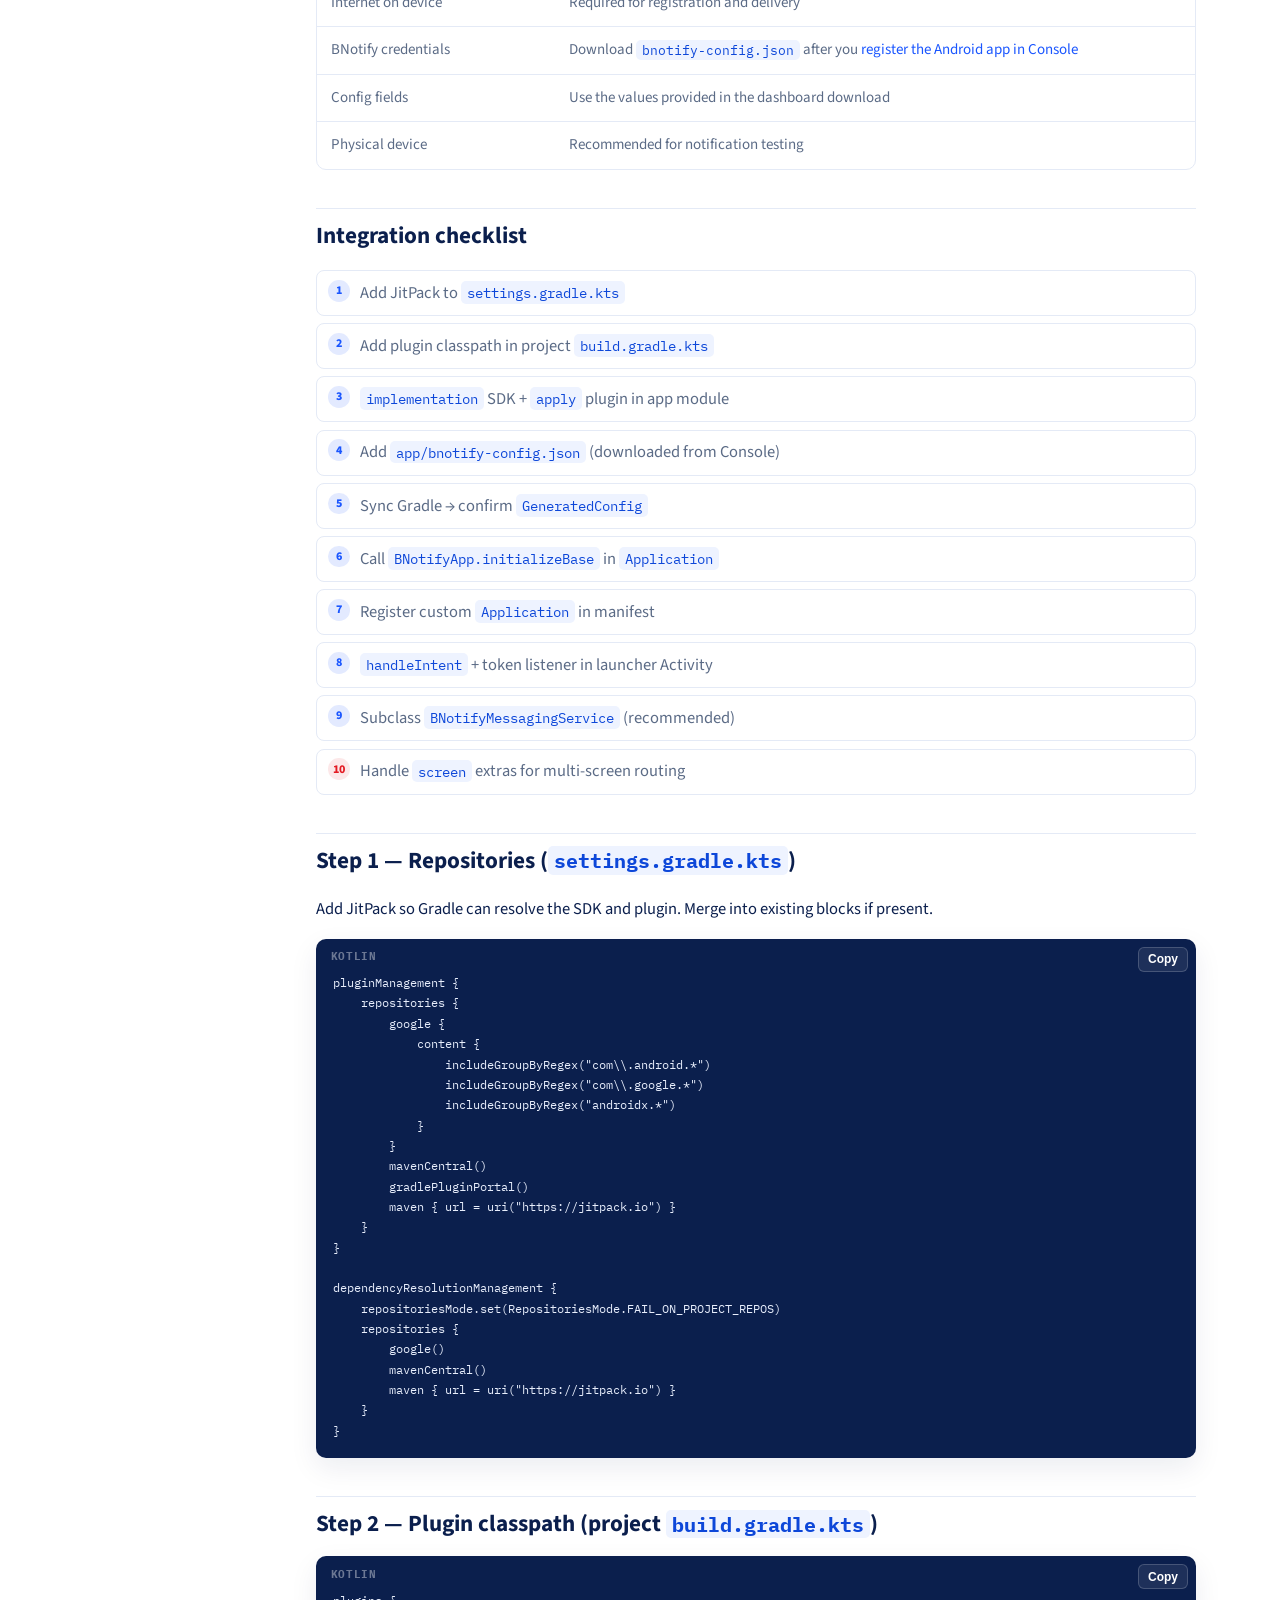
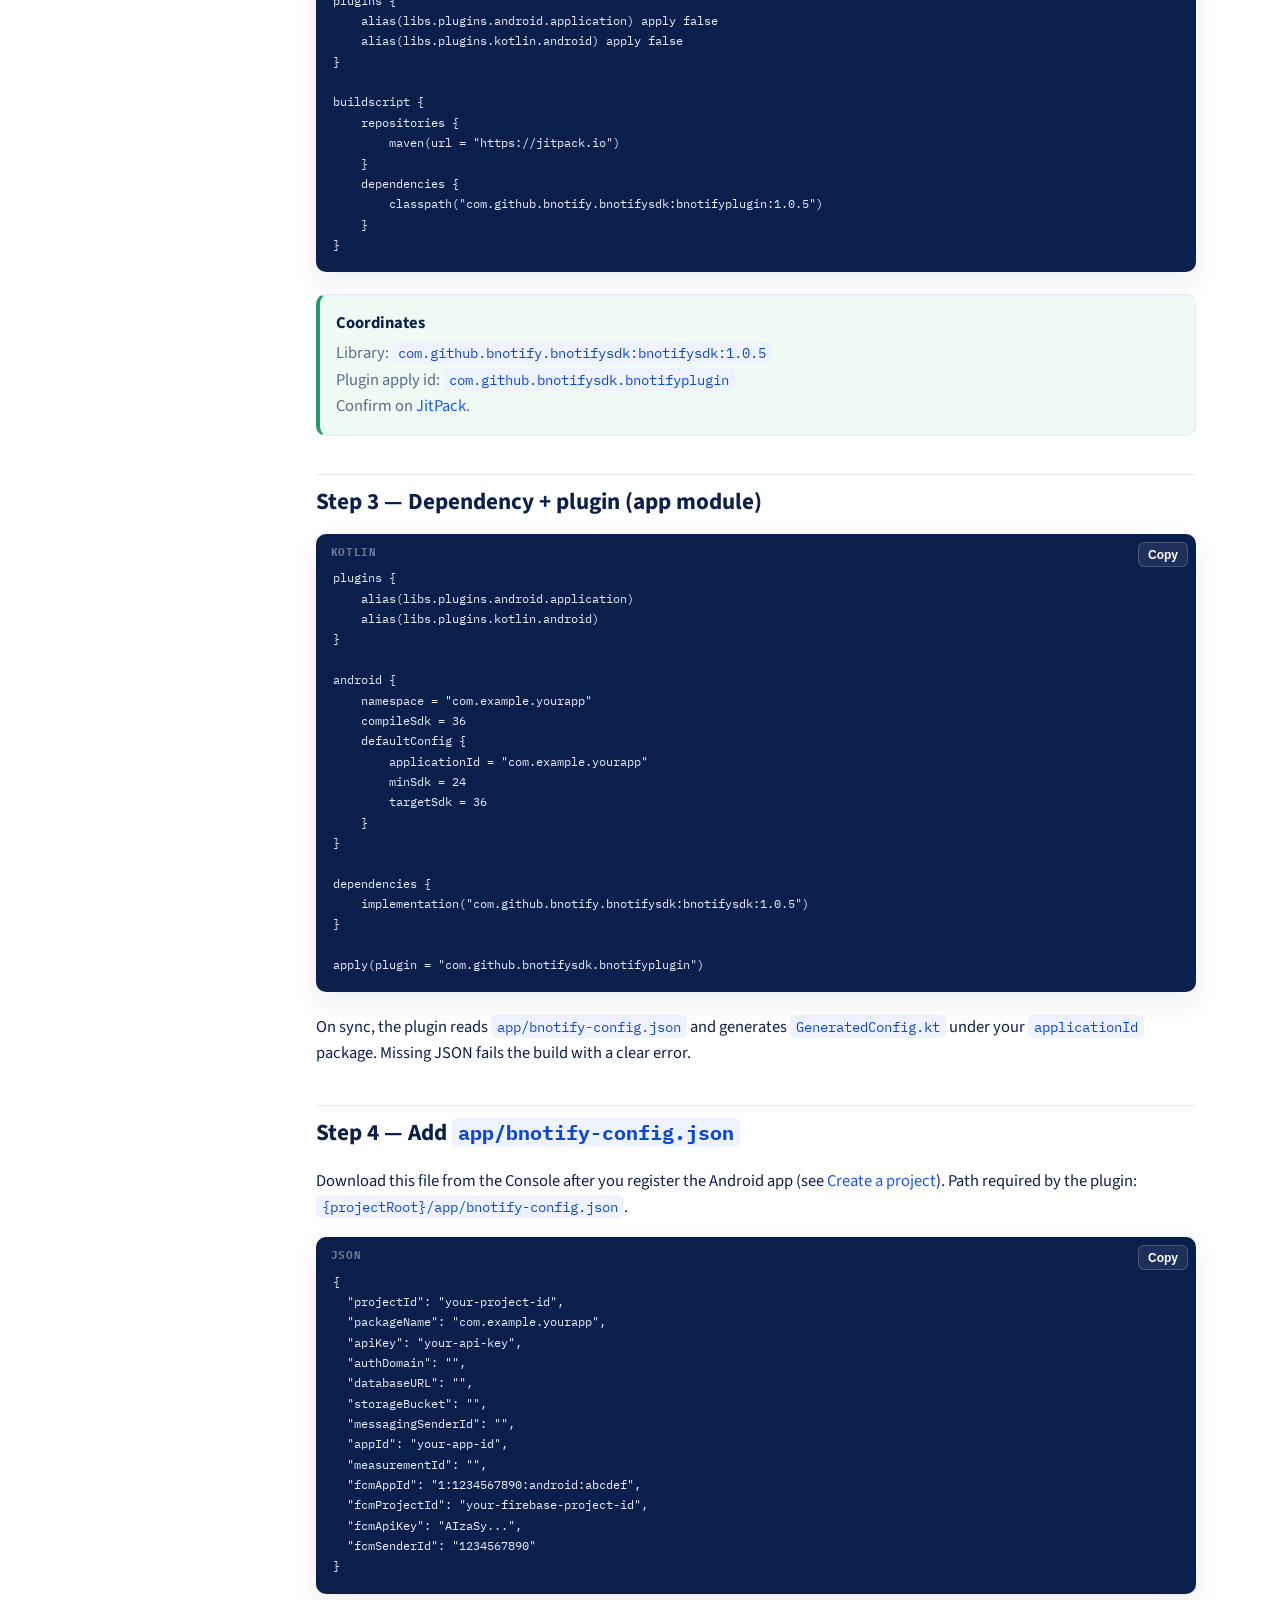
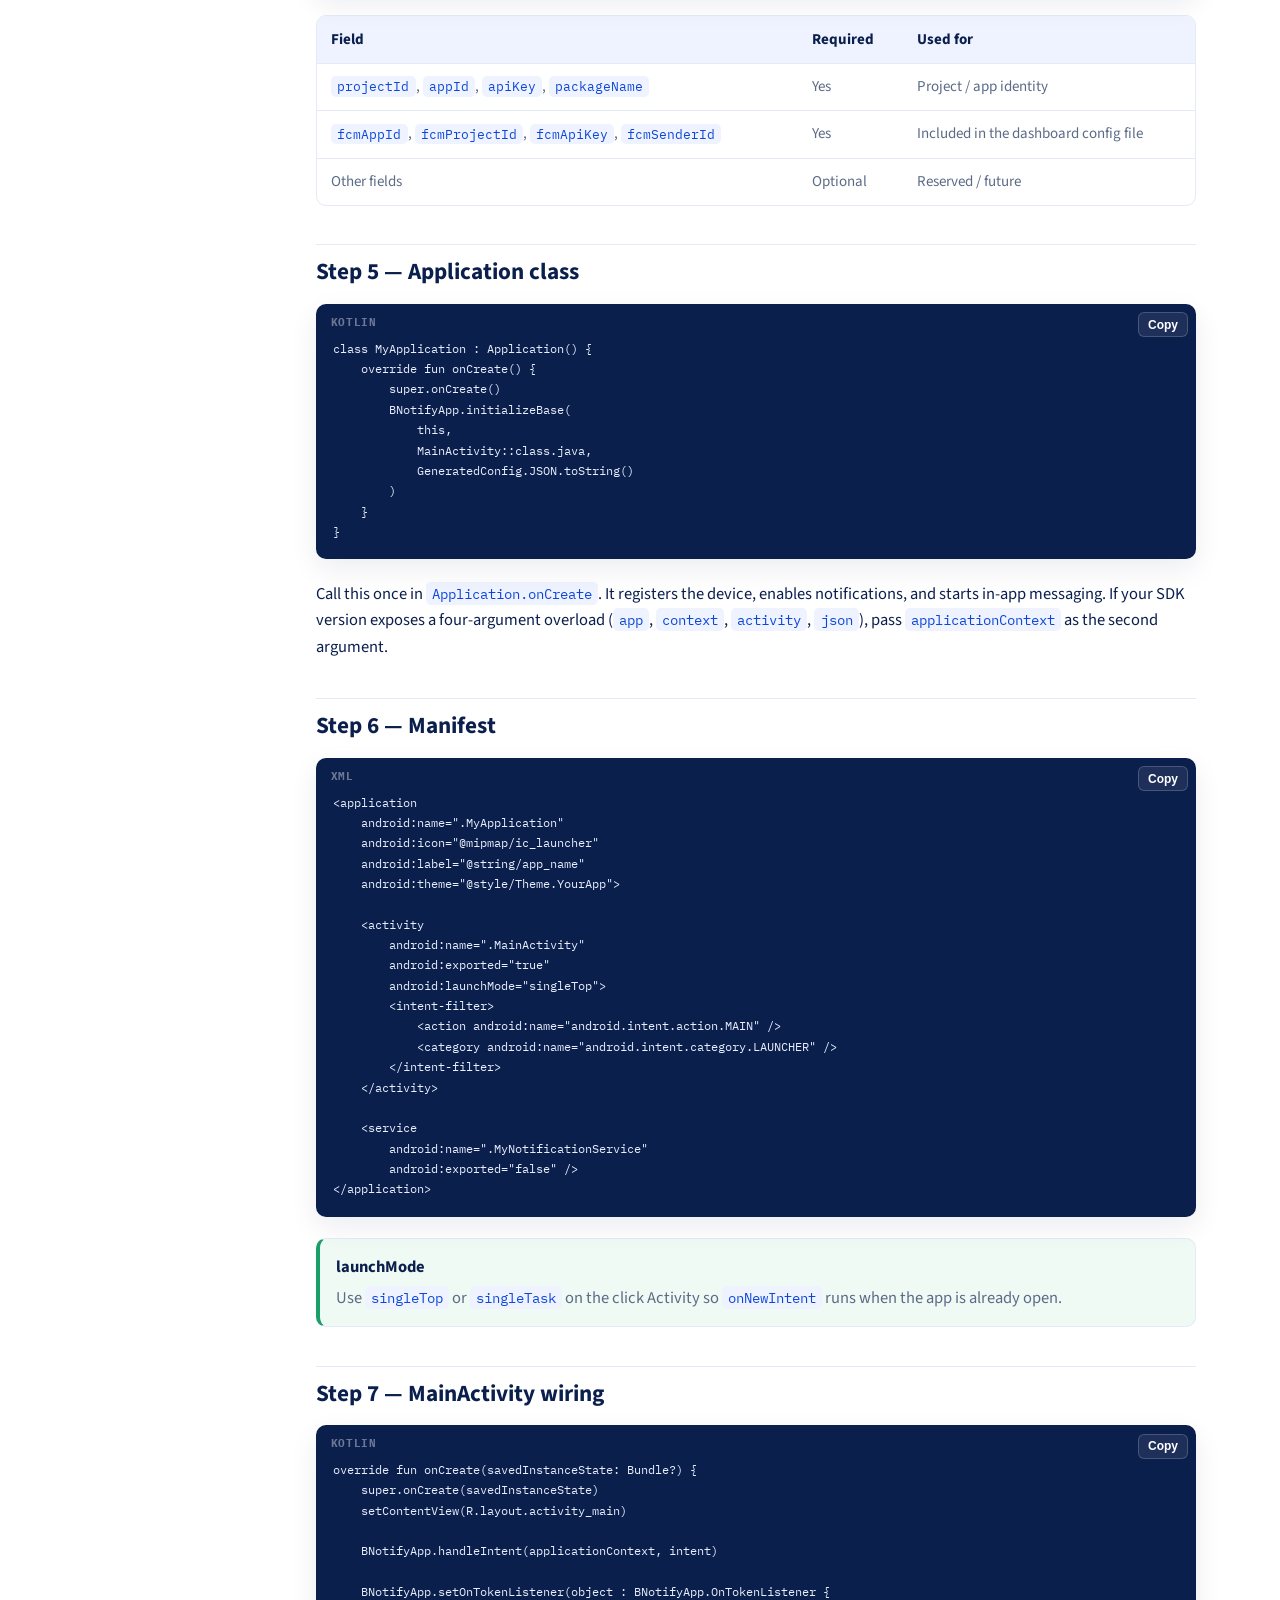
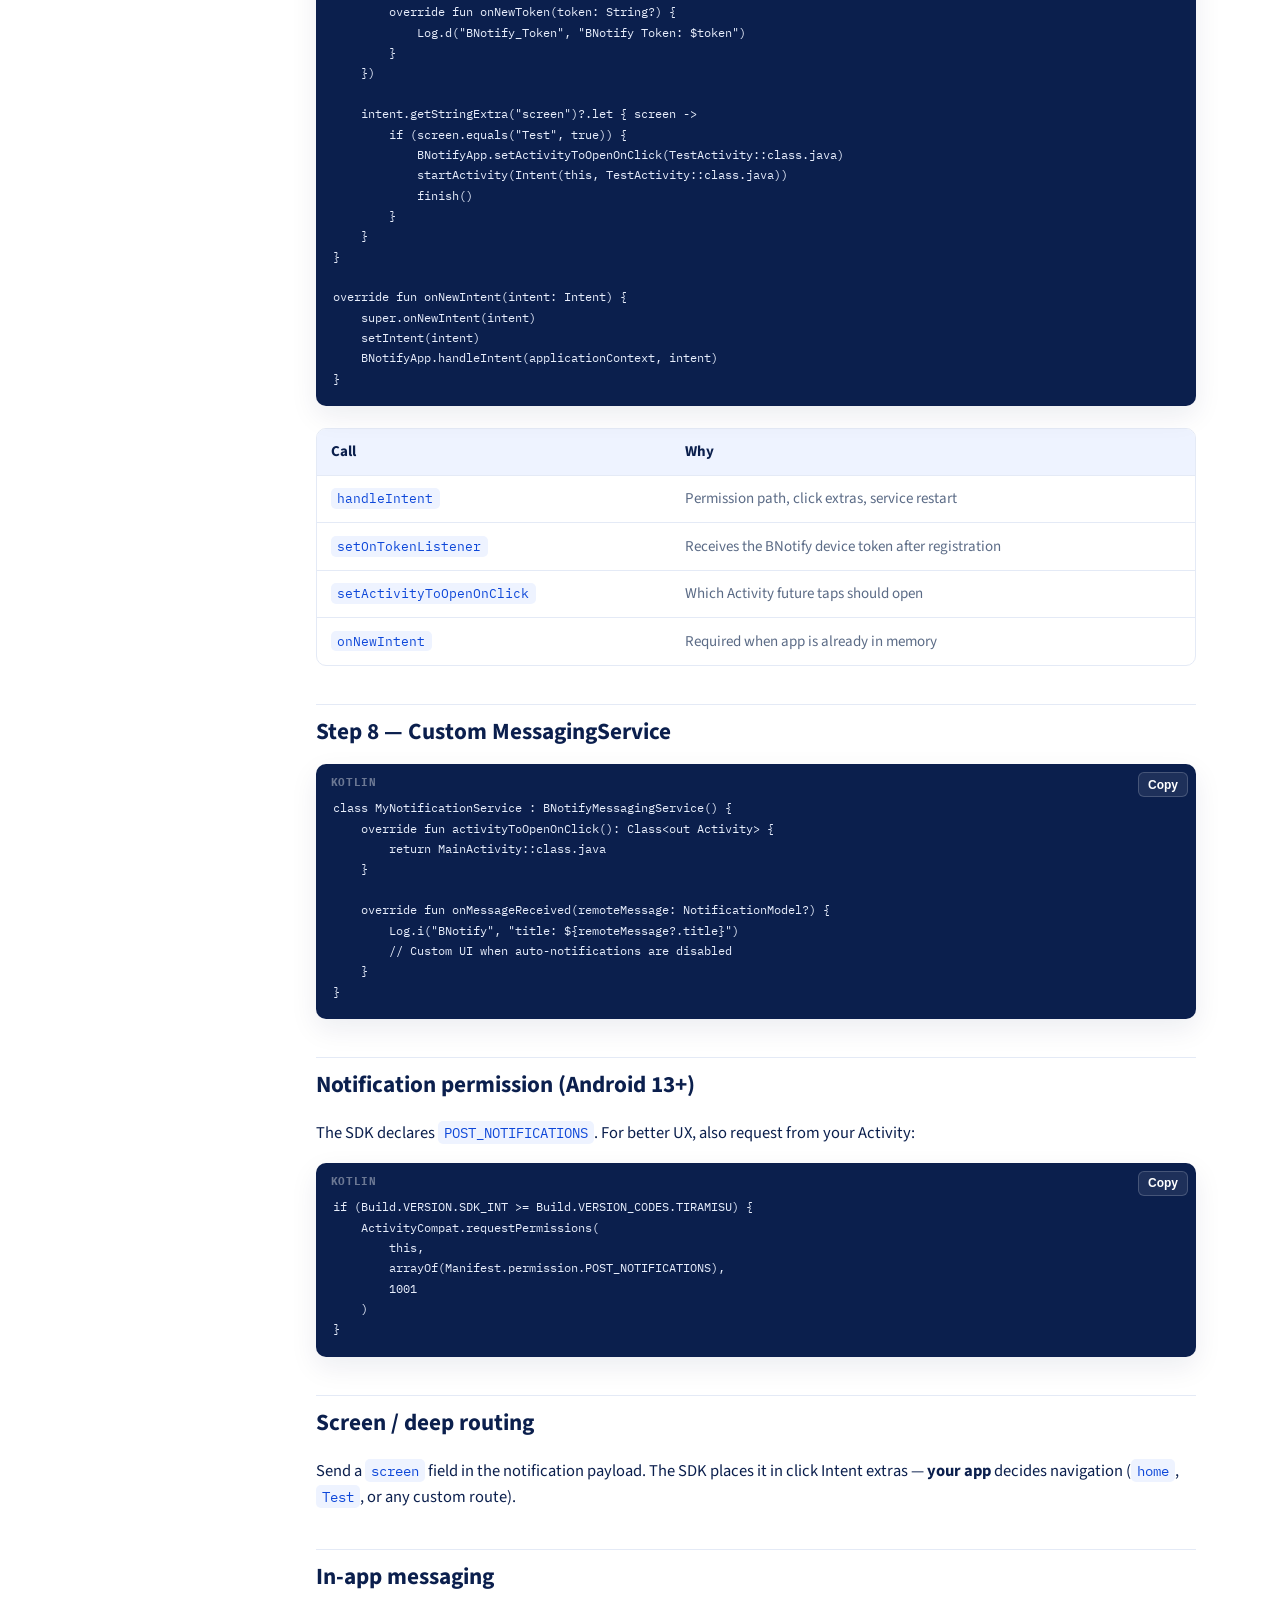
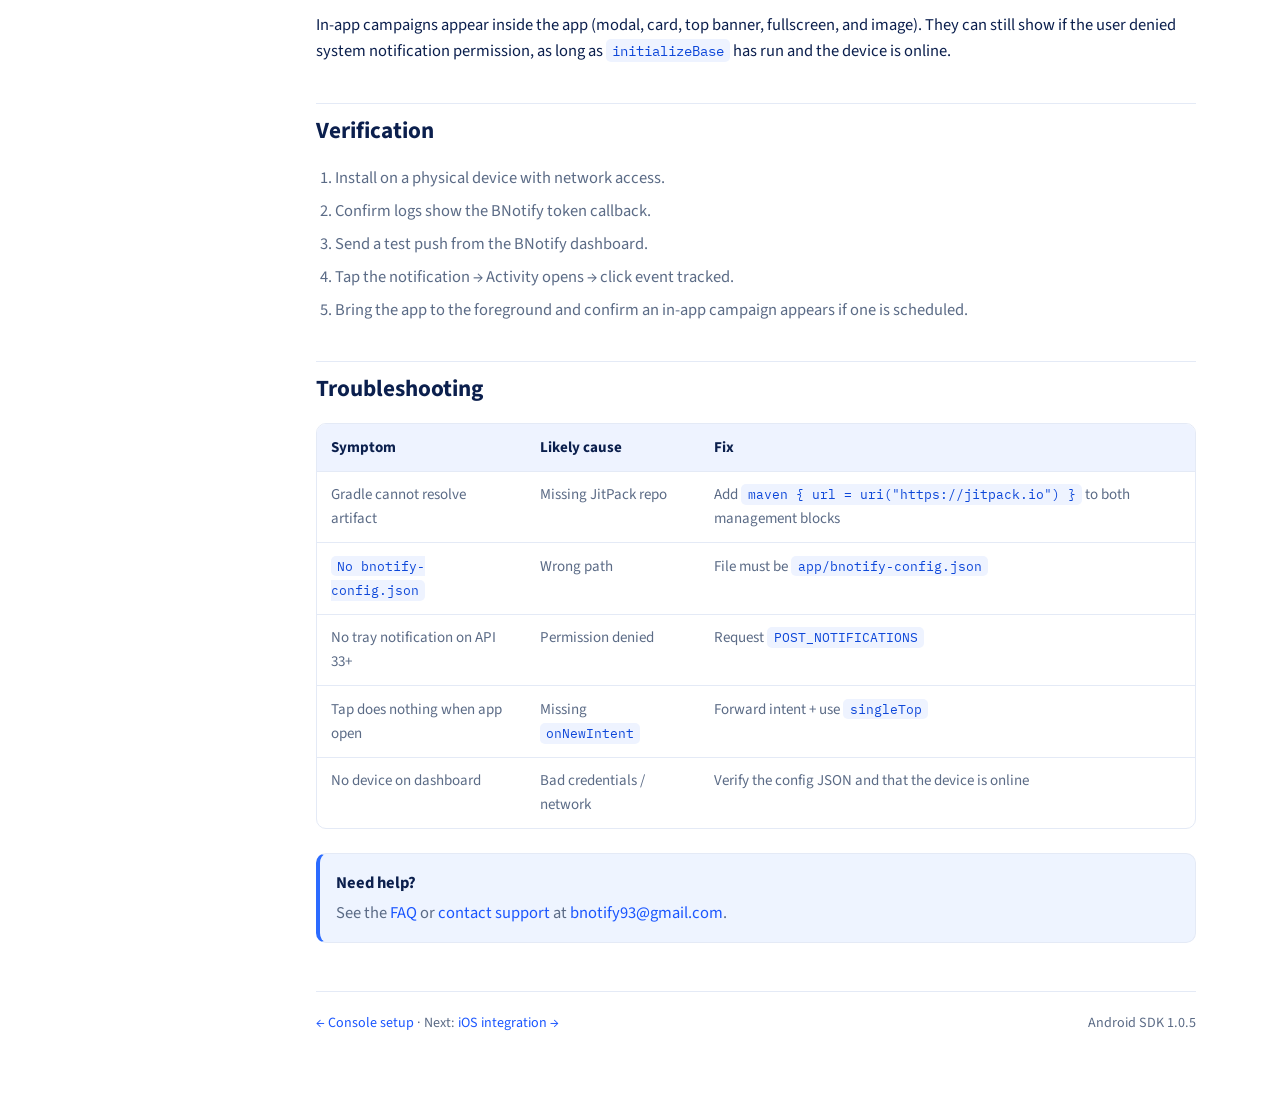
==== commit 029a6d93: "Publish Flutter as a live SDK with pub.dev integration docs. Co-authored-by: Cursor <cursoragent@cur" ====
--- a/android.html
+++ b/android.html
@@ -66,7 +66,7 @@
         </div>
         <a class="nav-link" data-page="ios.html" href="ios.html">iOS <span class="badge badge-live">Live</span></a>
         <a class="nav-link" data-page="web.html" href="web.html">Web <span class="badge badge-soon">Soon</span></a>
-        <a class="nav-link" data-page="flutter.html" href="flutter.html">Flutter <span class="badge badge-soon">Soon</span></a>
+        <a class="nav-link" data-page="flutter.html" href="flutter.html">Flutter <span class="badge badge-live">Live</span></a>
         <a class="nav-link" data-page="react-native.html" href="react-native.html">React Native <span class="badge badge-soon">Soon</span></a>
       </div>
       <div class="sidebar-section">
